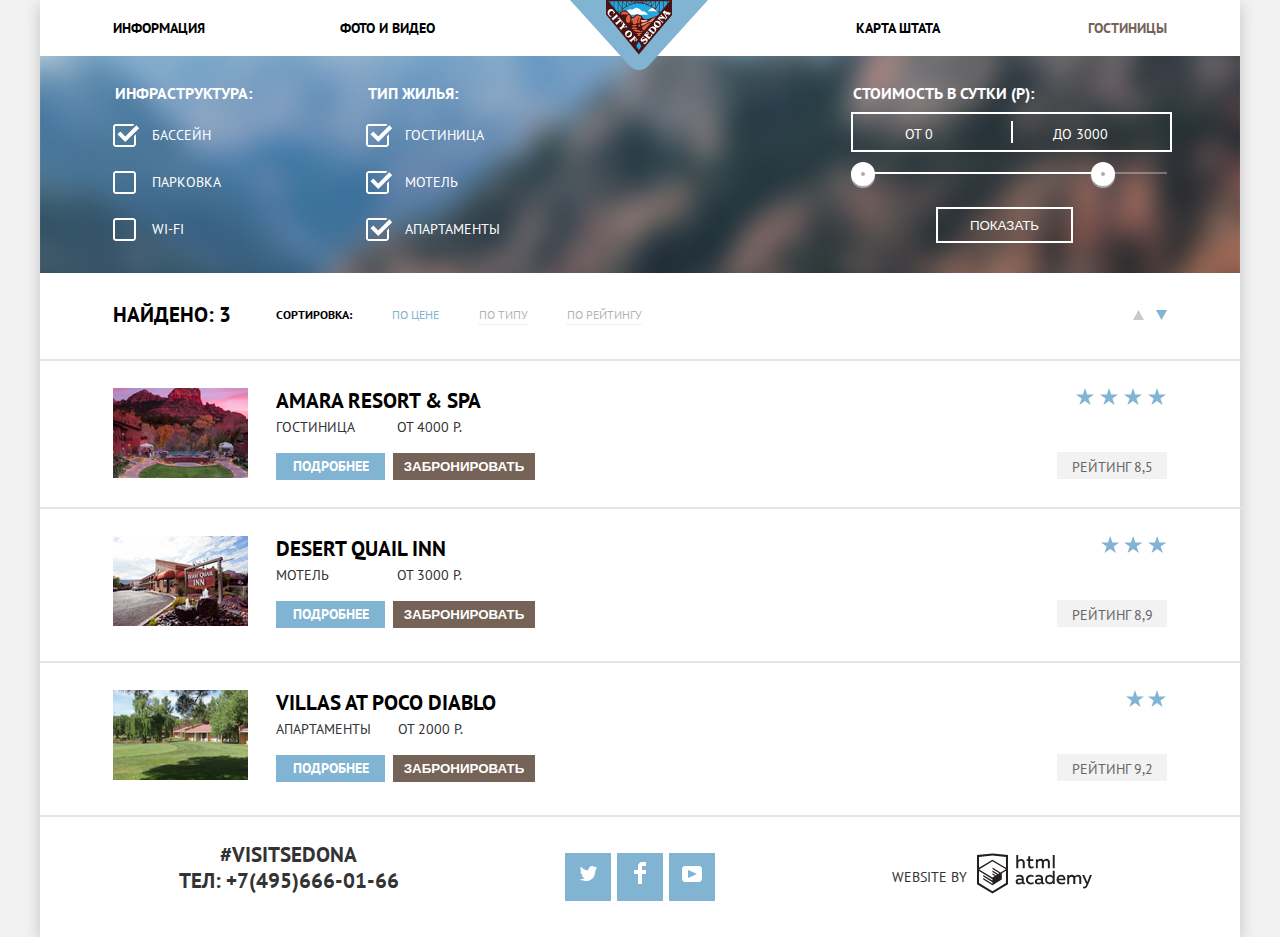
==== hotels.html @ dd9fbbca "Декоративные элементы" ====
<!DOCTYPE html>
<html lang="ru">
<head>
  <meta charset="UTF-8">
  <title>Седона - Гостиницы</title>
  <link href="https://fonts.googleapis.com/css2?family=PT+Sans:wght@400;700&display=swap" rel="stylesheet">
  <link href="normalize.css" rel="stylesheet">
  <link href="style.css" rel="stylesheet">
</head>

<body class="page-body">

<div class="content-container">

<header class="main-header">
  
  <div class="main-header-logo-container">
   <a href="index.html" class="main-header-logo">
      <img src="img/logo-sedona.svg" width="138" height="70" alt="Логотип Седона">
    </a>
  </div>

  <nav class="main-navigation">
    <div class="main-navigation-wrapper">
     <ul  class="site-navigation">
        <li class="nav-info"><a href="#">Информация</a></li>
        <li class="nav-foto"><a href="#">Фото и видео</a></li>
        <li class="nav-map"><a href="#">Карта штата</a></li>
        <li class="nav-hotels"><a style="color: var(--basic-brown-light);" href="hotels.html">Гостиницы</a></li>
     </ul>
    </div>
  </nav>

</header>

<main class="main-container">

  <section class="filter">
    <h2 class="visually-hidden">Фильтр каталога</h2>
    <form class="filter-form" action="https://echo.htmlacademy.ru" method="get">
      <fieldset class="infrastructure-block">
        <legend>Инфраструктура:</legend>
        <ul class="checkbox-group">
          <li class="checkbox-pool">
          <label for="filter-pool">
            <input class="visually-hidden" type="checkbox" name="pool" id="filter-pool" checked>
            <span>Бассейн</span>
          </label>
          </li>
          <li class="checkbox-parking">
          <label for="filter-parking">
            <input class="visually-hidden" type="checkbox" name="parking" id="filter-parking">
            <span>Парковка</span>
          </label>
          </li>
          <li class="checkbox-wi-fi">
          <label for="filter-wi-fi">
            <input class="visually-hidden" type="checkbox" name="wi-fi" id="filter-wi-fi">
            <span>Wi-fi</span>
          </label>
          </li>
        </ul>
      </fieldset>
      <fieldset class="lodging-block">
        <legend>Тип жилья:</legend>
        <ul>
          <li class="checkbox-hotel">
          <label for="filter-hotel">
            <input class="visually-hidden" type="checkbox" name="hotel" id="filter-hotel" checked>
            <span>Гостиница</span>
          </label>
          </li>
          <li class="checkbox-motel">
          <label for="filter-motel">
            <input class="visually-hidden" type="checkbox" name="motel" id="filter-motel" checked>
            <span>Мотель</span>
          </label>
          </li>
          <li class="checkbox-apartments">
          <label for="filter-apartments">
            <input class="visually-hidden" type="checkbox" name="apartments" id="filter-apartments" checked>
            <span>Апартаменты</span>
          </label>
          </li>
        </ul>
      </fieldset>
      <fieldset class="price-block">
        <legend>Стоимость в сутки (р):</legend>
        <div class="price-block-text">
          <p class="p1">От 0</p>
          <p class="p2">до 3000</p>
        </div>
        <div class="range-controls">
          <div class="scale">
            <div class="bar"></div>
          </div>
          <div class="toggle toggle-min"></div>
          <div class="toggle toggle-max"></div>
        </div>
        <button class="filter-button-submit" type="submit">Показать</button>
      </fieldset>
      
    </form>  
  </section>

  <section class="search-result">
    <h2 class="visually-hidden">Результаты поиска</h2>
    <p>Найдено: 3</p>
    <h3>Сортировка:</h3>
    <ul>
      <li class="search-result-sorting"><a style="color: var(--basic-blue-light); text-decoration: none; opacity: 1; border: none;" href="#">По цене</a></li>
      <li class="search-result-sorting"><a href="#">По типу</a></li>
      <li class="search-result-sorting"><a href="#">По рейтингу</a></li>
    </ul>
    <div class="search-result-buttons">
      <button class="result-button button-up" type="button">
        <svg width="11" height="10" viewBox="0 0 11 10" fill="none" xmlns="http://www.w3.org/2000/svg"><path d="M5.5 0L0 10H11L5.5 0Z" fill="#CACACA"/></svg>
      </button>
      <button class="result-button button-down" type="button">
        <svg width="11" height="10" viewBox="0 0 11 10" fill="none" xmlns="http://www.w3.org/2000/svg"><path d="M5.5 10L0 0H11" fill="#81B3D2"/></svg>
      </button>
    </div>
  </section>

  <hr>
 
  <section class="description-block">
    <h2 class="visually-hidden">Описание найденных гостиниц</h2>
      <ul class="description-block-lodging">
        <li class="description-item">
          <img class="image-block" src="img/amara.jpg" width="135" height="90" alt="Amara Resort & Spa">
          <div class="text-block">
            <h3><a class="description-name" href="#">Amara Resort &amp; Spa</a></h3>
            <p>Гостиница</p>
            <p class="amara-price">от 4000 р.</p>
            <div class="description-buttons">
              <a class="description-link" href="#"><span>Подробнее</span></a>
              <button class="booking-button" type="button"><span>Забронировать</span></button>
            </div>
          </div>
          <div class="rating-block">
            <div class="four-stars"></div>
            <p class="rating">Рейтинг 8,5</p>
          </div>
        </li>
        <hr>
        <li class="description-item">
          <div class="image-block">
            <img src="img/desert.jpg" width="135" height="90" alt="Desert Quail Inn">
          </div>
          <div class="text-block">
            <h3><a class="description-name" href="#">Desert Quail Inn</a></h3>
            <p>Мотель</p>
            <p class="desert-price">от 3000 р.</p>
            <div class="description-buttons">
              <a class="description-link" href="#"><span>Подробнее</span></a>
              <button class="booking-button" type="button"><span>Забронировать</span></button>
            </div>
          </div>
          <div class="rating-block">
           <div class="three-stars"></div>
           <p class="rating">Рейтинг 8,9</p>
          </div>
        </li>
        <hr>
        <li class="description-item">
          <div class="image-block">
            <img src="img/villas.jpg" width="135" height="90" alt="Villas at Poco Diablo">
          </div>
          <div class="text-block">
            <h3><a class="description-name" href="#">Villas at Poco Diablo</a></h3>
            <p>Апартаменты</p>
            <p class="villas-price">от 2000 р.</p>
            <div class="description-buttons">
              <a class="description-link" href="#"><span>Подробнее</span></a>
              <button class="booking-button" type="button"><span>Забронировать</span></button>
            </div>
          </div>
          <div class="rating-block">
            <div class="two-stars"></div>
            <p class="rating">Рейтинг 9,2</p>
          </div>
        </li>
        <hr>
      </ul>
  </section>

</main>

<footer class="page-footer">

  <section class="footer-contacts">
    <h2 class="visually-hidden">Контактная информация</h2>
    <p>#Visitsedona</p>
    <p>Тел: +7(495)666-01-66</p>
  </section>

 <section class="footer-social">
    <h2 class="visually-hidden">Мы в соцсетях</h2>
      <ul class="social-button-list">
        <li class="social-button">
          <a class="social-button-twitter" href="#">
            <span class="visually-hidden">Твиттер</span>
            <svg width="17" height="17" viewBox="0 0 17 17" fill="none" xmlns="http://www.w3.org/2000/svg"><path d="M10.95 1.14409C12.635 0.648089 13.934 1.41409 14.527 2.32309C15.2 2.09209 15.858 1.84209 16.538 1.61509C16.5249 2.30145 16.2117 2.94761 15.681 3.38309C16.366 3.55309 16.985 2.89209 16.985 2.89209C16.816 3.89209 15.979 4.68009 15.422 4.91609C15.191 11.6661 12.247 16.1331 5.34498 15.9981H4.89898C4.48898 15.9981 0.734977 15.5381 0.000976562 14.1111C2.27198 14.3071 3.89398 13.6891 4.69398 12.9341C3.73398 12.6341 2.01498 12.4571 1.71498 9.98409C2.06398 10.0901 2.27898 10.2121 2.90498 10.1031C1.70498 9.24709 0.373977 8.53009 0.447977 6.33009C0.732977 6.65809 1.51498 6.86609 1.78798 6.80209C1.08498 6.56109 -0.182023 3.44209 0.893977 1.85009C2.71198 3.70409 4.62898 5.45609 8.04598 5.62309C8.25398 3.33009 9.18298 1.79309 10.95 1.14409Z" fill="white"/></svg>
          </a>
        </li>
        <li class="social-button">
          <a class="social-button-facebook" href="#">
            <span class="visually-hidden">Фэйсбук</span>
              <svg width="12" height="22" viewBox="0 0 12 22" fill="none" xmlns="http://www.w3.org/2000/svg"><path d="M12 4V0H8C5.79086 0 4 1.79086 4 4V8H0V12H4V22H8V12H12V8H8V4H12Z" fill="white"/></svg>
          </a>
        </li>
        <li class="social-button">
          <a class="social-button-youtube" href="#">
            <span class="visually-hidden">Ютуб</span>
             <svg width="20" height="16" viewBox="0 0 20 16" fill="none" xmlns="http://www.w3.org/2000/svg"><path fill-rule="evenodd" clip-rule="evenodd" d="M3 0H17C18.65 0 20 1.35 20 3V13C20 14.65 18.65 16 17 16H3C1.35 16 0 14.65 0 13V3C0 1.35 1.35 0 3 0ZM6.027 4.002V11.998L15.014 8L6.027 4.002Z" fill="white"/></svg>
          </a>
        </li>
      </ul>
  </section>

  <div class="footer-copyright">
    <p>Website by</p> 
    <a href="https://htmlacademy.ru/intensive/htmlcss"><svg width="115" height="41" id="Layer_1" data-name="Layer 1" xmlns="http://www.w3.org/2000/svg" viewBox="0 0 113.98 39.78"><defs><style>.cls-1{fill:#231f20;fill-rule:evenodd;}</style></defs><title>logo-htmlacademy</title><path id="logo-htmlacademy" class="cls-1" d="M15.52,1.06h-.17L0,2.72V31.49l15.35,9.35L30.7,31.49V2.72ZM77,2.62H75.09V15.73H77Zm-36.16,0V7.77a4,4,0,0,1,2.85-1.23,3.4,3.4,0,0,1,2.62,1,3.55,3.55,0,0,1,1,2.67v5.55h-2V10.47A2,2,0,0,0,45,9a1.88,1.88,0,0,0-1.29-.72h-.32a3.09,3.09,0,0,0-2.45,1.5v5.95h-2V2.63ZM77,31.48H75.28V30.06a4.07,4.07,0,0,1-3.37,1.66,4.75,4.75,0,0,1,0-9.47,4,4,0,0,1,3.17,1.4V18.32H77ZM47.07,30.06a2,2,0,0,0,.58-.11v1.44a3.33,3.33,0,0,1-1.25.22,1.75,1.75,0,0,1-1.76-1.08,5,5,0,0,1-3.31,1.17A2.77,2.77,0,0,1,38.26,29c0-2.3,2.11-3,3.91-3a11,11,0,0,1,2.29.27v-.33c0-1.07-.8-1.91-2.31-1.91a7.9,7.9,0,0,0-3.17.69V22.83a10.48,10.48,0,0,1,3.37-.59c2.49,0,4,1.21,4,3.94v3.23a.56.56,0,0,0,.13.43.58.58,0,0,0,.39.21h.18Zm-6.8-1.22a1.47,1.47,0,0,0,.5,1,1.38,1.38,0,0,0,1,.35h.12a3.55,3.55,0,0,0,2.54-1.08V27.58a10.27,10.27,0,0,0-1.91-.23c-1.05,0-2.28.36-2.28,1.49ZM56,22.94a5.05,5.05,0,0,0-2.71-.69h-.37a4.53,4.53,0,0,0-3.18,1.47,4.7,4.7,0,0,0-1.23,3.34v.44a4.49,4.49,0,0,0,4.72,4.23,6.38,6.38,0,0,0,2.91-.61V29.27A5.15,5.15,0,0,1,53.6,30a2.88,2.88,0,0,1-2.66-1.42,3,3,0,0,1,0-3.07A2.87,2.87,0,0,1,53.6,24a4.27,4.27,0,0,1,2.42.75Zm10.13,7.12a1.92,1.92,0,0,0,.58-.11v1.44a3.31,3.31,0,0,1-1.24.22,1.76,1.76,0,0,1-1.77-1.08,5,5,0,0,1-3.31,1.17A2.78,2.78,0,0,1,57.34,29c0-2.3,2.11-3,3.92-3a11.1,11.1,0,0,1,2.29.27v-.33c0-1.07-.81-1.91-2.32-1.91a7.85,7.85,0,0,0-3.16.69V22.83a10.43,10.43,0,0,1,3.37-.59c2.49,0,4,1.21,4,3.94v3.23a.59.59,0,0,0,.12.43.61.61,0,0,0,.39.21h.18Zm-6.3-.21a1.46,1.46,0,0,1-.49-1h0c0-1.13,1.16-1.49,2.28-1.49a10.27,10.27,0,0,1,1.91.23v1.53A3.57,3.57,0,0,1,61,30.19h-.11A1.47,1.47,0,0,1,59.85,29.85Zm9.48-2.92a3,3,0,0,1,2.91-3l0,.06a3.09,3.09,0,0,1,2.81,1.86V28a3,3,0,0,1-2.83,1.88A2.94,2.94,0,0,1,69.33,26.93Zm14-4.68c3.49,0,4.7,2.89,4.13,5.49H80.92c.22,1.62,1.76,2.28,3.37,2.28a6.4,6.4,0,0,0,2.78-.64v1.73a7.48,7.48,0,0,1-3.16.61c-2.67,0-5-1.53-5-4.77A4.59,4.59,0,0,1,80,23.68a4.36,4.36,0,0,1,3.08-1.46h.23Zm-2.48,3.93a2.42,2.42,0,0,1,2.57-2.27h0a2.06,2.06,0,0,1,1.67.62,2.21,2.21,0,0,1,.62,1.71H80.87Zm8.62,5.28v-9h1.74v1.08a4,4,0,0,1,2.93-1.38A3,3,0,0,1,97,23.72,4.29,4.29,0,0,1,100,22.28a3.19,3.19,0,0,1,2.49,1,3.34,3.34,0,0,1,.88,2.58v5.61h-2V25.93a1.71,1.71,0,0,0-.37-1.27A1.67,1.67,0,0,0,99.89,24h-.27a2.93,2.93,0,0,0-2.19,1.21v6.23h-2V25.93a1.75,1.75,0,0,0-.38-1.27,1.68,1.68,0,0,0-1.15-.61h-.21a3.12,3.12,0,0,0-2.33,1.39v6.08H89.53Zm24.49-9h-2l-2.65,6.8-3-6.78H104.2l4.22,9.06-.18.45c-.52,1.36-1.24,2-2.19,2a3,3,0,0,1-.89-.13v1.7a5.67,5.67,0,0,0,1.16.15c1.33,0,2.58-.75,3.53-3.09ZM52.69,6.79V3.55l-2,.46V6.73H49.14V8.49h1.65V13a2.74,2.74,0,0,0,.82,2.21,2.65,2.65,0,0,0,2.2.75,7.11,7.11,0,0,0,2.33-.38V13.84a4.57,4.57,0,0,1-1.78.36c-1.14,0-1.67-.39-1.67-1.58V8.51h3.16V6.79Zm5.7,9v-9h1.75V7.83a4,4,0,0,1,2.92-1.38A3,3,0,0,1,65.8,7.89a4.35,4.35,0,0,1,3.07-1.44,3.2,3.2,0,0,1,2.49,1,3.38,3.38,0,0,1,.85,2.62v5.62h-2V10.19a1.75,1.75,0,0,0-.36-1.27A1.65,1.65,0,0,0,68.7,8.3h-.24a2.9,2.9,0,0,0-2.18,1.21v6.23h-2V10.19a1.75,1.75,0,0,0-.36-1.27,1.65,1.65,0,0,0-1.13-.62h-.25A3.13,3.13,0,0,0,60.2,9.69v6.07H58.39ZM28.7,30.3h0v0Zm0-12v12L15.35,38.43,2,30.32V18.51l13.29,8.1V28l-9.11-5.5v1.41l9.16,5.62v1.5L6.19,25.5V27l9.16,5.62,9.23-5.65V20.81Zm0-1.54L25,18.94,23.35,20l-8-4.93V16.5l6.85,4.23-.15.09L21,21.41,15.29,18V19.4l4.47,2.72-1.05.72-3.38-2.05V22.2l2.22,1.34L15.3,24.9l-13.19-8,13.2-8.13ZM15.29,7.27l13.42,8.08V4.56L15.36,3.13,2,4.56V15.35Z" transform="translate(0 -1.06)"/></svg></a>
  </div>
    
</footer>

</div>

</body>

</html>
---- style.css ----
/* Variables */

:root {
	--basic-white: #ffffff;
	--basic-grey-light: #f2f2f2;
	--basic-grey-dark: #cacaca;
	--basic-blue-light: #81b3d2;
	--basic-blue: #669ec0;
	--basic-blue-dark: #5496bd;
	--basic-brown-light: #766357;
	--basic-brown: #604e43;
	--basic-brown-dark: #503e33;
	--basic-extra-dark: #333333;
	--basic-black: #000000;

	--special-grey-background: #eeeeee;
	--special-grey-chekbox: #6a6a6a;
	--special-grey-rating: #666666;
	--special-grey-icon: #a9a9a9;
	--special-grey-form: #ebebeb;
	--special-grey-stroke: #e5e5e5;
	--special-grey-logo: #bdbbbc;
}

/* Global */

body {
	min-width: 1200px;
	margin: 0;
	padding: 0;
	font-family: "PT Sans", Arial, sans-serif;
	font-size: 14px;
	line-height: 26px;
	font-weight: 400;
	color: var(--basic-extra-dark);
	text-transform: uppercase;
	background-color: var(--basic-grey-light);
	background-position: top center;
 	background-repeat: no-repeat;
}

a {
	text-decoration: none;
}

h4 {
	color: var(--basic-black);
	font-size: 21px;
	font-weight: 700;
	margin: 0;
}

p {
	margin: 0;
}

hr {
	width: 1200px;
	border: 1px solid #e5e5e5;
	margin: 0;
}

.content-container {
	width: 1200px;
	background-color: var(--basic-white);
	box-shadow: 0px 5px 15px rgba(0, 1, 1, 0.2);
	margin: 0 auto;
}

.visually-hidden:not(:focus):not(:hover):not(:active),
input[type="checkbox"].visually-hidden,
input[type="radio"].visually-hidden {
	position: absolute;
	width: 1px;
	height: 1px;
	margin: -1px;
	border: 0;
	padding: 0;
	white-space: nowrap;
	clip-path: inset(100%);
	clip: rect(0 0 0 0);
	overflow: hidden;
}

/* Grid */

html {
  height: 100%;
  display: grid;
  grid-template-rows: min-content 1fr min-content;
  align-content: start;
}

/* Main navigation */

.main-header-logo-container {
	position: absolute;
	top: 0;
	left: 50%;
	margin-left: -70px;
	max-width: 138px;
	max-height: 70px;
}

.main-navigation {
	font-size: 14px;
	font-weight: 700;
	color: var(--basic-black);
	background-color: var(--basic-white);
}

.site-navigation {
	display: grid;
	grid-template-columns: 73px 227px 227px 146px 227px 227px 73px;
	align-items: center;
	list-style: none;
	min-height: 56px;
	margin: 0;
	padding: 0;
}

.site-navigation a {
	display: block;
	color: var(--basic-black);
}

.site-navigation a:hover,
.site-navigation a:focus {
	color: var(--basic-blue-light);
}

.site-navigation a:active {
	color: var(--basic-black);
	opacity: 0.3;
}

.nav-info {
	grid-column: 2/3;
}

.nav-foto {
	grid-column: 3/4;
}

.nav-map {
	grid-column: 5/6;
	justify-self: end;
}

.nav-hotels {
	grid-column: 6/7;
	justify-self: end;
}

/* Intro */

.intro {
	min-width: 1200px;
	min-height: 509px;
	background-color: var(--basic-blue-dark);
	background-image: url("img/background-index.jpg");
	text-align: center;
}

.intro-welcome {
	position: relative;
}

.intro-welcome-image {
	padding-top: 77px;
}

.intro-welcome-mask {
	width: 1200px;
	height: 57px;
	position: absolute;
	top: 452px;
	left: 0;
}

/* Features */

.features-list-name {
	color: var(--basic-black);
	font-size: 21px;
	line-height: 26px;
	font-weight: 700;
	text-align: center;
	margin: 0;
	padding-top: 43px;
}

.preview {
	text-align: center;
	margin: 0;
	padding-top: 43px;
	padding-bottom: 51px;
}

.features-list {
	display: grid;
  	grid-template-columns: 400px 400px 400px;
  	grid-template-rows: 256px min-content 256px min-content;
	list-style: none;
	margin: 0;
  	padding: 0;
}

.item-number {
	padding-top: 25px;
	padding-bottom: 23px;
}

.item-description {
	padding-bottom: 60px;
}

.feature-item-pictured {
	color: var(--basic-white);
	line-height: 21px;
	text-align: center;
	background-color: var(--basic-blue-light);
}

.feature-item-pictured h4 {
	color: var(--basic-white);
	padding-top: 47px;
}

.feature-item h4 {
	padding-top: 47px;
}

.feature-item-container {
	display: flex;
	flex-wrap: wrap;
	grid-column: 1/4;
	grid-row: 4/5;
}

.feature-item {
	flex-grow: 1;
	line-height: 21px;
	text-align: center;
	background-color: var(--special-grey-background);
}

.feature-item-image-1 {
	grid-column: 2/4;
	grid-row: 1/2;
}

.additional-features-container {
	grid-column: 1/4;
	grid-row: 2/3;
	display: flex;
	flex-direction: row;
	flex-wrap: wrap;
	justify-content: space-around;
}

.additional-feature-item {
	line-height: 21px;
	text-align: center;	
	position: relative;
}

.additional-feature-item h4 {
	padding-top: 160px;
}

.additional-feature-item p {
	padding-top: 25px;
	padding-bottom: 80px;
}

.feature-item-image-2 {
	grid-column: 1/3;
	grid-row: 3/4;
}

.motel-item::before {
    content: url("img/icon-1.svg");
    position: absolute;
    top: 60px;
    left: 50%;
    width: 75px;
    height: 72px;
    margin-left: -38px;
}

.food-item h4::before {
	content: url("img/icon-3.svg");
    position: absolute;
    top: 61px;
    left: 50%;
    width: 75px;
    height: 70px;
    margin-left: -38px;
}

.souvenir-item::before {
	content: url("img/icon-2.svg");
    position: absolute;
    top: 55px;
    left: 50%px;
    width: 64px;
    height: 77px;
    margin-left: -32px;
}

/*  Booking */

.booking {
	text-align: center;
}

.booking p {
	padding-top: 30px;
	padding-bottom: 43px;
}

.booking h3 {
	margin: 0;
	padding-top: 50px;
	font-size: 30px;
}

.search-form-button {
	display: inline-block;
	width: 568px;
	height: 86px;
	color: var(--basic-white);
	font-size: 21px;
	font-weight: 700;
	text-transform: uppercase;
	background-color: var(--basic-brown-light);
	border: none;
	outline: none;
}

.search-form-button:hover,
.search-form-button:focus {
	background-color: var(--basic-brown);	
}

.search-form-button:active {
	background-color: var(--basic-brown-dark);
}

.search-form-button:active span {
	opacity: 0.3;
}

.map {
	max-height: 594px;
}

/* Footer */

.page-footer {
	display: grid;
  	grid-template-columns: 73px 351px 352px 351px 73px;
	background-color: rgba(255, 255, 255, 0.9);
	min-height: 120px;
}

.footer-contacts {
	grid-column: 2/3;
	font-size: 21px;
	font-weight: 700;
	padding-top: 25px;
	text-align: center;
}

.footer-social ul {
	grid-column: 3/4;
	display: flex;
  	align-items: center;
  	justify-content: space-between;
	width: 150px;
	list-style: none;
	padding: 0;
	margin: 0 auto;
	padding-top:  36px;
}

.social-button {
	display: flex;
 	align-items: center;
  	justify-content: center;
	width: 46px;
	height: 48px;
	background-color: var(--basic-blue-light);
}

.social-button:hover,
.social-button:focus {
	background-color: var(--basic-blue);
}

.social-button:active {
	background-color: var(--basic-blue-dark);
}

.social-button:active path {
	opacity: 0.3;
}

.footer-copyright {
	grid-column: 4/5;
	display: flex;
	align-items: center;
	justify-content: center;
}

.footer-copyright a {
	margin-left: 10px;
}


.footer-copyright a path:hover,
.footer-copyright a path:focus {
	fill: var(--basic-blue-light);
}

.footer-copyright a path:active {
	fill: var(--special-grey-logo);
}

/* Modal */

.modal {
	width: 568px;
	background-color: var(--basic-white);
	box-shadow: 0px 7px 15px rgba(0, 1, 1, 0.15);
	margin: 0 auto;
}

.search-form {
	display: flex;
	flex-wrap: wrap;
	justify-content: space-between;
	padding-top: 55px;
	padding-left: 55px;
	padding-right: 55px;
}

.search-form-item {
	position: relative;
}

.search-form-item label,
.search-form-item input {
	color: var(--basic-black);
	font-weight: 700;
	text-transform: uppercase;
}

label.check-in-date {
	margin-right: 19px;
}

label.check-out-date {
	margin-right: 16px;
}

label.number-of-adults {
	margin-right: 36px;
}

label.number-of-children {
	margin-right: 23px;
}

.search-form-item input {
	box-sizing: border-box;
	background-color: var(--basic-grey-light);
	border: none;
	outline: none;
}

.search-form-item input:hover {
	background-color: var(--special-grey-form);
	border: none;
}

.search-form-item input:focus {
	background-color: var(--basic-white);
	border: 2px solid;
	border-color: var(--special-grey-stroke);
}

input.check-in-date,
input.check-out-date {
	position: relative;
	width: 346px;
	height: 38px;
	padding: 0;
	padding-left: 12px;
	margin-bottom: 29px;
}

.button-calendar,
.button-number-plus,
.button-number-minus {
	background-color: transparent;
	border: none;
	outline: none;
	padding: 0;
}

.button-calendar {
	display: block;
	position: absolute;
	top: 7px;
	right: 9px;
	width: 21px;
	height: 23px;
}

.button-calendar:hover path,
.button-calendar:focus path {
	fill: var(--basic-black);
}

.button-calendar:active path {
	fill: var(--basic-blue-light);
}

input.number-of-adults,
input.number-of-children {
	position: relative;
	width: 114px;
	height: 38px;
	text-align: center;
}

.button-number-plus {
	display: block;
	position: absolute;
	top: 12px;
	right: 13px;
	width: 11px;
	height: 11px;
}

.button-number-plus:hover path,
.button-number-plus:focus path {
	fill: var(--basic-black);
}

.button-number-plus:active path {
	fill: var(--basic-blue-light);
}

.button-number-minus svg {
	display: block;
	position: absolute;
	top: 18px;
	right: 89px;
	width: 12px;
	height: 3px;
	z-index: 1;
}

.button-number-minus:hover rect,
.button-number-minus:focus rect {
	fill: var(--basic-black);
}

.button-number-minus:active rect {
	fill: var(--basic-blue-light);
}

.search-form-button-submit {
	width: 100%;
	color: var(--basic-white);
	font-size: 21px;
	font-weight: 700;
	text-transform: uppercase;
	background-color: var(--basic-blue-light);
	border: none;
	outline: none;
	margin-top: 54px;
	margin-bottom: 55px;
	padding: 17px 0;
}

.search-form-button-submit:hover,
.search-form-button-submit:focus {
	background-color: var(--basic-blue);	
}

.search-form-button-submit:active {
	background-color: var(--basic-blue-dark);
}

.search-form-button-submit:active span {
	opacity: 0.3;
}

/* HOTELS */

/* Filter */

.filter {
	min-height: 217px;
	color: var(--basic-white);
	background-color: var(--basic-blue-dark);
	background-image: url(img/filter-background.jpg);
	background-repeat: no-repeat;
}

.filter fieldset {
	padding: 0;
  	margin: 0;
  	border: none;
}

.filter-form legend {
	font-size: 16px;
	line-height: 21px;
	font-weight: 700;
	padding-bottom: 8px;
}

.filter-form ul {
	list-style: none;
	line-height: 21px;
	margin: 0;
	padding: 0;
}

.filter-form span {
	margin: 0;	
}

.filter-form {
	display: grid;
	grid-template-columns: 73px 253px 485px 316px 73px;
	padding-top: 27px;
}

.infrastructure-block {
	grid-column: 2/3;
}

.lodging-block {
	grid-column: 3/4;
}

.price-block {
	grid-column: 4/5;
}

label span {
  display: inline-block;
  background-image: url("img/checkbox-off.svg");
  background-repeat: no-repeat;
  background-position: left center;
  background-size: 23px 23px;
  padding: 13px 39px;
}

label input:checked + span {
  background-image: url("img/checkbox-on.svg");
  background-repeat: no-repeat;
  background-position: left center;
  background-size: 27px 23px;
}

label input:disabled + span {
	background-image: url("img/checkbox-off-disabled.svg");
}

label input:checked:disabled + span {
	background-image: url("img/checkbox-on-disabled.svg");
}

.range-controls {
  position: relative;
  width: 316px;
  height: 2px;
  margin-bottom: 33px;
  padding-top: 20px;
}

.range-controls .scale {
  width: 316px;
  height: 2px;
  background-color: rgba(255, 255, 255, 0.3);
}

.range-controls .bar {
  width: 78%;
  height: 2px;
  background-color: rgba(255, 255, 255, 1);
}

.range-controls .toggle {
  position: absolute;
  top: 10px;
  left: 0;
  width: 4px;
  height: 4px;
  padding: 0;
  border: 10px solid #ffffff;
  background-color: #ababab;
  border-radius: 50%;
  box-shadow: 0 2px 1px 0 #ababab;
  cursor: pointer;
}

.range-controls .toggle:hover {
  width: 5px;
  height: 5px;
  padding: 0;
  border: 11px solid #ffffff;
  background-color: #ababab;
  border-radius: 50%;
  box-shadow: 0 2px 1px 0 #ababab;
}

.range-controls .toggle-min {
  left: 0px;
}

.range-controls .toggle-max {
  left: 240px;
}

.price-block p {
	display: inline-block;
	padding-top: 7px;
}

.p1 {
	padding-left: 52px;
}

.p2 {
	padding-left: 116px;
}

.price-block-text {
	width: 317px;
	height: 36px;
	border: 2px solid #ffffff;
	background-image: url("img/line-vert.svg");
	background-repeat: no-repeat;
	background-size: 2px 22px; 
	background-position: center;
}

.filter-button-submit {
	display: inline-block;
	color: var(--basic-white);
	line-height: 21px;
	text-transform: uppercase;
	width: 137px;
	height: 36px;
	background-color: transparent;
	border: 2px solid #ffffff;
	padding: 0;
	outline: none;
	margin-left: 85px;
}

.filter-button-submit:hover,
.filter-button-submit:focus {
	color: var(--basic-black);
	background-color: var(--basic-white);
	border: none;
}

/* Search-Result */

.search-result {
	display: grid;
	grid-template-columns: 73px 163px 116px 1fr 35px 73px;
	align-items: center;
	margin-top: 29px;
	margin-bottom: 31px;
}

.search-result p {
	color: var(--basic-black);
	font-size: 21px;
	font-weight: 700;
	grid-column: 2/3;
}

.search-result h3 {
	color: var(--basic-black);
	font-size: 12px;
	line-height: 18px;
	margin: 0;
	grid-column: 3/4;
}

.search-result ul {
	width: 250px;
	display: flex;
	justify-content: space-between;
	list-style: none;
	margin: 0;
	padding: 0;
	grid-column: 4/5;
}

.search-result a {
	display: block;
	color: var(--basic-black);
	opacity: 0.3;
	font-size: 12px;
	line-height: 18px;
	text-decoration: none;
	border-bottom: 1px dotted rgba(129, 179, 210, 1);
}

.search-result a:hover,
.search-result a:focus {
	color: var(--basic-blue-light);
	opacity: 1;
}

.search-result a:active {
	color: var(--basic-black);
	opacity: 1;
	border: none;
}

.search-result-buttons {
	grid-column: 5/6;
	justify-self: center;
	display: flex;
	justify-content: space-between;
}

.result-button {
	border: none;
	outline: none;
	background-color: transparent;
}

.result-button:hover path,
.result-button:focus path {
	fill: var(--basic-black);
}

.result-button:active path {
	fill: var(--basic-blue-light);
}

/* Description-block */

.description-block p {
	display: inline-block;
	line-height: 21px;
}

.description-block h3 {
	font-size: 21px;
	font-weight: 700;
	margin: 0;
	padding: 0;
}

.description-block ul {
	list-style: none;
	margin: 0;
	padding: 0;
}

.description-link {
	max-height: 27px;
	display: inline-block;
	color: var(--basic-white);
	line-height: 21px;
	font-weight: 700;
	background-color: var(--basic-blue-light);
	padding: 3px 16px 3px 17px;
}

.description-link:hover,
.description-link:focus {
	background-color: var(--basic-blue);
}

.description-link:active {
	background-color: var(--basic-blue-dark);
}

.description-link:active span {
	opacity: 0.3;
}

.description-name {
	display: inline-block;
	color: var(--basic-black);
}

.description-name:hover,
.description-name:focus {
	color: var(--basic-blue-light);
}

.description-name:active {
	color: var(--basic-black);
	opacity: 0.3;
}

.description-item {
	display: grid;
	grid-template-columns: 73px 163px 1fr 127px 73px;
}

.image-block {
	grid-column: 2/3;
}

.text-block {
	grid-column: 3/4;
}

.rating-block {
	grid-column: 4/5;
	justify-self: end;
}

.description-item {
	margin-top: 27px;
	margin-bottom: 27px;
}

.amara-price {
	margin-left: 38px;
}

.desert-price {
	margin-left: 64px;
}

.villas-price {
	margin-left: 23px;
}

.description-buttons {
	margin-top: 13px;
}

.booking-button {
	display: inline-block;
	width: 142px;
	height: 27px;
	color: var(--basic-white);
	line-height: 21px;
	font-weight: 700;
	text-transform: uppercase;
	background-color: var(--basic-brown-light);
	border: none;
	outline: none;
	padding: 0;
	cursor: pointer;
	margin-left: 4px;
}

.booking-button:hover,
.booking-button:focus {
	background-color: var(--basic-brown);
}

.booking-button:active {
	background-color: var(--basic-brown-dark);
}

.booking-button:active span {
	opacity: 0.3;
}

.rating {
	width: 110px;
	height: 22px;
	color: var(--special-grey-rating);
	background-color: var(--basic-grey-light);
	text-align: center;
	padding-top: 5px;
}

.four-stars {
	width: 91px;
	height: 17px;
	background-image: url(img/star.svg);
	background-repeat: space;
	margin-left: 19px;
	margin-bottom: 47px;
}

.three-stars {
	width: 66px;
	height: 17px;
	background-image: url(img/star.svg);
	background-repeat: space;
	margin-left: 44px;
	margin-bottom: 47px;
}

.two-stars {
	width: 41px;
	height: 17px;
	background-image: url(img/star.svg);
	background-repeat: space;
	margin-left: 69px;
	margin-bottom: 47px;
}
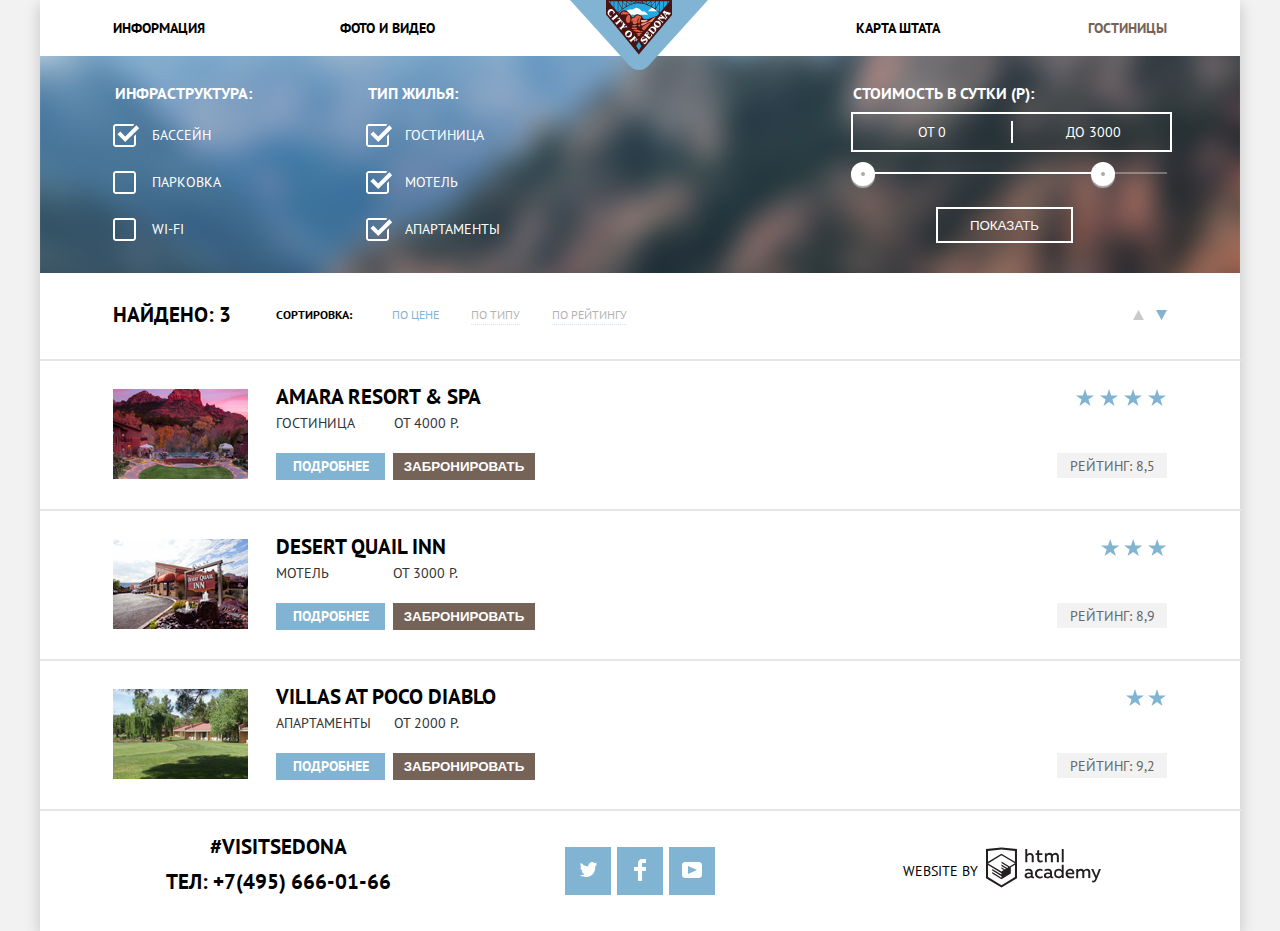
==== commit 0a3a03d3: "Завершаем верстку" ====
--- a/hotels.html
+++ b/hotels.html
@@ -26,7 +26,7 @@
         <li class="nav-info"><a href="#">Информация</a></li>
         <li class="nav-foto"><a href="#">Фото и видео</a></li>
         <li class="nav-map"><a href="#">Карта штата</a></li>
-        <li class="nav-hotels"><a style="color: var(--basic-brown-light);" href="hotels.html">Гостиницы</a></li>
+        <li class="nav-hotels" style="color: var(--basic-brown-light);">Гостиницы</li>
      </ul>
     </div>
   </nav>
@@ -128,7 +128,9 @@
     <h2 class="visually-hidden">Описание найденных гостиниц</h2>
       <ul class="description-block-lodging">
         <li class="description-item">
-          <img class="image-block" src="img/amara.jpg" width="135" height="90" alt="Amara Resort & Spa">
+          <div class="image-block">
+            <img src="img/amara.jpg" width="135" height="90" alt="Amara Resort & Spa">
+          </div>
           <div class="text-block">
             <h3><a class="description-name" href="#">Amara Resort &amp; Spa</a></h3>
             <p>Гостиница</p>
@@ -140,7 +142,7 @@
           </div>
           <div class="rating-block">
             <div class="four-stars"></div>
-            <p class="rating">Рейтинг 8,5</p>
+            <p class="rating">Рейтинг: 8,5</p>
           </div>
         </li>
         <hr>
@@ -159,7 +161,7 @@
           </div>
           <div class="rating-block">
            <div class="three-stars"></div>
-           <p class="rating">Рейтинг 8,9</p>
+           <p class="rating">Рейтинг: 8,9</p>
           </div>
         </li>
         <hr>
@@ -178,7 +180,7 @@
           </div>
           <div class="rating-block">
             <div class="two-stars"></div>
-            <p class="rating">Рейтинг 9,2</p>
+            <p class="rating">Рейтинг: 9,2</p>
           </div>
         </li>
         <hr>
@@ -192,7 +194,7 @@
   <section class="footer-contacts">
     <h2 class="visually-hidden">Контактная информация</h2>
     <p>#Visitsedona</p>
-    <p>Тел: +7(495)666-01-66</p>
+    <p>Тел: +7(495) 666-01-66</p>
   </section>
 
  <section class="footer-social">
--- a/style.css
+++ b/style.css
@@ -61,6 +61,7 @@
 }
 
 .content-container {
+	position: relative;
 	width: 1200px;
 	background-color: var(--basic-white);
 	box-shadow: 0px 5px 15px rgba(0, 1, 1, 0.2);
@@ -337,6 +338,7 @@
 	background-color: var(--basic-brown-light);
 	border: none;
 	outline: none;
+	padding: 0;
 }
 
 .search-form-button:hover,
@@ -352,37 +354,47 @@
 	opacity: 0.3;
 }
 
+/* Map */
+
 .map {
-	max-height: 594px;
+	background-image: url("img/map.png");
+	background-repeat: no-repeat;
+	background-size: 1200px 594px;
 }
 
 /* Footer */
 
 .page-footer {
-	display: grid;
-  	grid-template-columns: 73px 351px 352px 351px 73px;
+	min-width: 1200px;
+  	display: grid;
+  	grid-template-columns: 58px 361px 362px 361px 58px;
+  	justify-content: center;
+  	align-items: center;
 	background-color: rgba(255, 255, 255, 0.9);
 	min-height: 120px;
+	margin: 0 auto;
 }
 
 .footer-contacts {
 	grid-column: 2/3;
 	font-size: 21px;
-	font-weight: 700;
-	padding-top: 25px;
+	line-height: 35px;
+	font-weight: 700;
+	color: var(--basic-black);
 	text-align: center;
+	margin-bottom: 15px;
 }
 
 .footer-social ul {
 	grid-column: 3/4;
 	display: flex;
+	flex-wrap: wrap;
   	align-items: center;
   	justify-content: space-between;
-	width: 150px;
+	max-width: 150px;
 	list-style: none;
 	padding: 0;
 	margin: 0 auto;
-	padding-top:  36px;
 }
 
 .social-button {
@@ -394,6 +406,10 @@
 	background-color: var(--basic-blue-light);
 }
 
+.social-button svg {
+	padding-top: 5px;
+}
+
 .social-button:hover,
 .social-button:focus {
 	background-color: var(--basic-blue);
@@ -408,6 +424,7 @@
 }
 
 .footer-copyright {
+	color: var(--basic-black);
 	grid-column: 4/5;
 	display: flex;
 	align-items: center;
@@ -415,7 +432,7 @@
 }
 
 .footer-copyright a {
-	margin-left: 10px;
+	margin-left: 8px;
 }
 
 
@@ -431,6 +448,12 @@
 /* Modal */
 
 .modal {
+	position: absolute;
+	top: 2167px;
+	left: 0;
+	right: 0;
+	bottom: auto;
+	margin: auto;
 	width: 568px;
 	background-color: var(--basic-white);
 	box-shadow: 0px 7px 15px rgba(0, 1, 1, 0.15);
@@ -561,7 +584,7 @@
 	right: 89px;
 	width: 12px;
 	height: 3px;
-	z-index: 1;
+	z-index: 10;
 }
 
 .button-number-minus:hover rect,
@@ -732,11 +755,11 @@
 
 .price-block p {
 	display: inline-block;
-	padding-top: 7px;
+	padding-top: 5px;
 }
 
 .p1 {
-	padding-left: 52px;
+	padding-left: 65px;
 }
 
 .p2 {
@@ -800,9 +823,9 @@
 }
 
 .search-result ul {
-	width: 250px;
 	display: flex;
-	justify-content: space-between;
+	flex-wrap: wrap;
+	justify-content: flex-start;
 	list-style: none;
 	margin: 0;
 	padding: 0;
@@ -817,6 +840,7 @@
 	line-height: 18px;
 	text-decoration: none;
 	border-bottom: 1px dotted rgba(129, 179, 210, 1);
+	margin-right: 32px;
 }
 
 .search-result a:hover,
@@ -914,14 +938,22 @@
 .description-item {
 	display: grid;
 	grid-template-columns: 73px 163px 1fr 127px 73px;
+	align-content: center;
+	margin-top: 28px;
+	margin-bottom: 29px;
 }
 
 .image-block {
 	grid-column: 2/3;
+	width: 135px;
+	height: 90px;
+	object-fit: contain;
+	background-color: var(--basic-grey-light);
 }
 
 .text-block {
 	grid-column: 3/4;
+	margin-top: -5px;
 }
 
 .rating-block {
@@ -929,25 +961,20 @@
 	justify-self: end;
 }
 
-.description-item {
-	margin-top: 27px;
-	margin-bottom: 27px;
-}
-
 .amara-price {
-	margin-left: 38px;
+	margin-left: 35px;
 }
 
 .desert-price {
-	margin-left: 64px;
+	margin-left: 60px;
 }
 
 .villas-price {
-	margin-left: 23px;
+	margin-left: 19px;
 }
 
 .description-buttons {
-	margin-top: 13px;
+	margin-top: 17px;
 }
 
 .booking-button {
@@ -985,7 +1012,7 @@
 	color: var(--special-grey-rating);
 	background-color: var(--basic-grey-light);
 	text-align: center;
-	padding-top: 5px;
+	padding-top: 3px;
 }
 
 .four-stars {
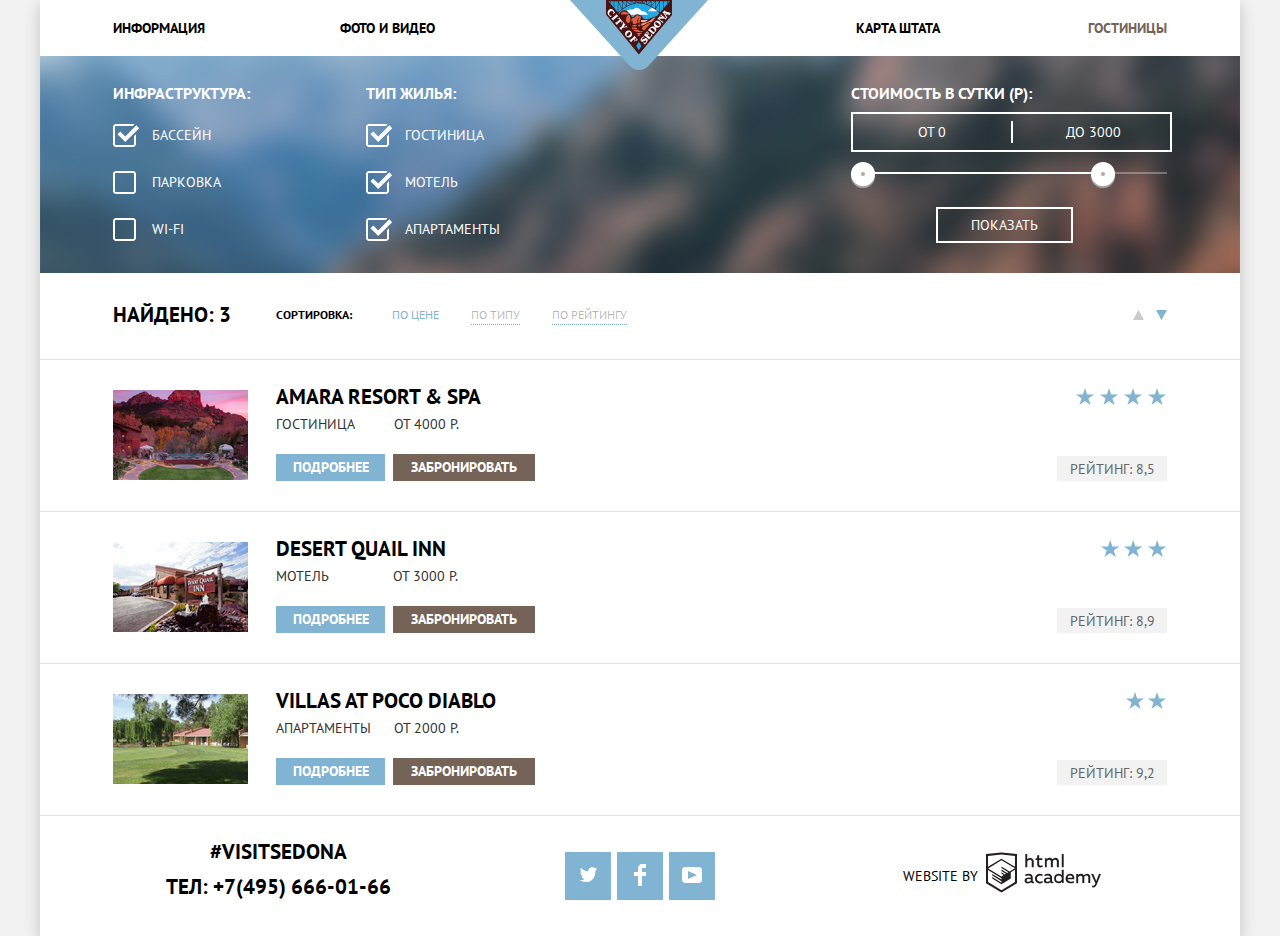
==== commit 587c9574: "итог" ====
--- a/hotels.html
+++ b/hotels.html
@@ -4,8 +4,8 @@
   <meta charset="UTF-8">
   <title>Седона - Гостиницы</title>
   <link href="https://fonts.googleapis.com/css2?family=PT+Sans:wght@400;700&display=swap" rel="stylesheet">
-  <link href="normalize.css" rel="stylesheet">
-  <link href="style.css" rel="stylesheet">
+  <link href="css/normalize.css" rel="stylesheet">
+  <link href="css/style-min.css" rel="stylesheet">
 </head>
 
 <body class="page-body">
@@ -15,19 +15,19 @@
 <header class="main-header">
   
   <div class="main-header-logo-container">
-   <a href="index.html" class="main-header-logo">
+    <a href="index.html" class="main-header-logo">
       <img src="img/logo-sedona.svg" width="138" height="70" alt="Логотип Седона">
     </a>
   </div>
 
   <nav class="main-navigation">
     <div class="main-navigation-wrapper">
-     <ul  class="site-navigation">
+      <ul  class="site-navigation">
         <li class="nav-info"><a href="#">Информация</a></li>
         <li class="nav-foto"><a href="#">Фото и видео</a></li>
         <li class="nav-map"><a href="#">Карта штата</a></li>
         <li class="nav-hotels" style="color: var(--basic-brown-light);">Гостиницы</li>
-     </ul>
+      </ul>
     </div>
   </nav>
 
@@ -42,22 +42,22 @@
         <legend>Инфраструктура:</legend>
         <ul class="checkbox-group">
           <li class="checkbox-pool">
-          <label for="filter-pool">
-            <input class="visually-hidden" type="checkbox" name="pool" id="filter-pool" checked>
-            <span>Бассейн</span>
-          </label>
+            <label for="filter-pool">
+              <input class="visually-hidden" type="checkbox" name="pool" id="filter-pool" checked>
+              <span>Бассейн</span>
+            </label>
           </li>
           <li class="checkbox-parking">
-          <label for="filter-parking">
-            <input class="visually-hidden" type="checkbox" name="parking" id="filter-parking">
-            <span>Парковка</span>
-          </label>
+            <label for="filter-parking">
+              <input class="visually-hidden" type="checkbox" name="parking" id="filter-parking">
+              <span>Парковка</span>
+            </label>
           </li>
           <li class="checkbox-wi-fi">
-          <label for="filter-wi-fi">
-            <input class="visually-hidden" type="checkbox" name="wi-fi" id="filter-wi-fi">
-            <span>Wi-fi</span>
-          </label>
+            <label for="filter-wi-fi">
+              <input class="visually-hidden" type="checkbox" name="wi-fi" id="filter-wi-fi">
+              <span>Wi-fi</span>
+            </label>
           </li>
         </ul>
       </fieldset>
@@ -65,22 +65,22 @@
         <legend>Тип жилья:</legend>
         <ul>
           <li class="checkbox-hotel">
-          <label for="filter-hotel">
-            <input class="visually-hidden" type="checkbox" name="hotel" id="filter-hotel" checked>
-            <span>Гостиница</span>
-          </label>
+            <label for="filter-hotel">
+              <input class="visually-hidden" type="checkbox" name="hotel" id="filter-hotel" checked>
+              <span>Гостиница</span>
+            </label>
           </li>
           <li class="checkbox-motel">
-          <label for="filter-motel">
-            <input class="visually-hidden" type="checkbox" name="motel" id="filter-motel" checked>
-            <span>Мотель</span>
-          </label>
+            <label for="filter-motel">
+              <input class="visually-hidden" type="checkbox" name="motel" id="filter-motel" checked>
+              <span>Мотель</span>
+            </label>
           </li>
           <li class="checkbox-apartments">
-          <label for="filter-apartments">
-            <input class="visually-hidden" type="checkbox" name="apartments" id="filter-apartments" checked>
-            <span>Апартаменты</span>
-          </label>
+            <label for="filter-apartments">
+              <input class="visually-hidden" type="checkbox" name="apartments" id="filter-apartments" checked>
+              <span>Апартаменты</span>
+            </label>
           </li>
         </ul>
       </fieldset>
@@ -98,8 +98,7 @@
           <div class="toggle toggle-max"></div>
         </div>
         <button class="filter-button-submit" type="submit">Показать</button>
-      </fieldset>
-      
+      </fieldset>  
     </form>  
   </section>
 
@@ -108,21 +107,19 @@
     <p>Найдено: 3</p>
     <h3>Сортировка:</h3>
     <ul>
-      <li class="search-result-sorting"><a style="color: var(--basic-blue-light); text-decoration: none; opacity: 1; border: none;" href="#">По цене</a></li>
-      <li class="search-result-sorting"><a href="#">По типу</a></li>
-      <li class="search-result-sorting"><a href="#">По рейтингу</a></li>
+      <li><button type="button" class="sort-button sort-button-blue">По цене</button></li>
+      <li><button type="button" class="sort-button">По типу</button></li>
+      <li><button type="button" class="sort-button">По рейтингу</button></li>
     </ul>
-    <div class="search-result-buttons">
-      <button class="result-button button-up" type="button">
+    <div class="search-result-scroll-buttons">
+      <button class="scroll-button" type="button">
         <svg width="11" height="10" viewBox="0 0 11 10" fill="none" xmlns="http://www.w3.org/2000/svg"><path d="M5.5 0L0 10H11L5.5 0Z" fill="#CACACA"/></svg>
       </button>
-      <button class="result-button button-down" type="button">
+      <button class="scroll-button" type="button">
         <svg width="11" height="10" viewBox="0 0 11 10" fill="none" xmlns="http://www.w3.org/2000/svg"><path d="M5.5 10L0 0H11" fill="#81B3D2"/></svg>
       </button>
     </div>
   </section>
-
-  <hr>
  
   <section class="description-block">
     <h2 class="visually-hidden">Описание найденных гостиниц</h2>
@@ -145,7 +142,6 @@
             <p class="rating">Рейтинг: 8,5</p>
           </div>
         </li>
-        <hr>
         <li class="description-item">
           <div class="image-block">
             <img src="img/desert.jpg" width="135" height="90" alt="Desert Quail Inn">
@@ -164,7 +160,6 @@
            <p class="rating">Рейтинг: 8,9</p>
           </div>
         </li>
-        <hr>
         <li class="description-item">
           <div class="image-block">
             <img src="img/villas.jpg" width="135" height="90" alt="Villas at Poco Diablo">
@@ -183,7 +178,6 @@
             <p class="rating">Рейтинг: 9,2</p>
           </div>
         </li>
-        <hr>
       </ul>
   </section>
 
@@ -194,7 +188,7 @@
   <section class="footer-contacts">
     <h2 class="visually-hidden">Контактная информация</h2>
     <p>#Visitsedona</p>
-    <p>Тел: +7(495) 666-01-66</p>
+    <p><a href="tel:+74956660166">Тел: +7(495) 666-01-66</a></p>
   </section>
 
  <section class="footer-social">
--- a/css/style-min.css
+++ b/css/style-min.css
@@ -0,0 +1 @@
+:root{--basic-white:#ffffff;--basic-grey-light:#f2f2f2;--basic-grey-dark:#cacaca;--basic-blue-light:#81b3d2;--basic-blue:#669ec0;--basic-blue-dark:#5496bd;--basic-brown-light:#766357;--basic-brown:#604e43;--basic-brown-dark:#503e33;--basic-extra-dark:#333333;--basic-black:#000000;--special-grey-background:#eee;--special-grey-chekbox:#6a6a6a;--special-grey-rating:#666666;--special-grey-icon:#a9a9a9;--special-grey-form:#ebebeb;--special-grey-stroke:#e5e5e5;--special-grey-logo:#bdbbbc}body{min-width:1200px;margin:0;padding:0;font-family:"PT Sans",Arial,sans-serif;font-size:14px;line-height:26px;font-weight:400;color:var(--basic-extra-dark);text-transform:uppercase;background-color:var(--basic-grey-light);background-position:top center;background-repeat:no-repeat}a{text-decoration:none}h4{color:var(--basic-black);font-size:21px;font-weight:700;margin:0}p{margin:0}.content-container{position:relative;width:1200px;background-color:var(--basic-white);box-shadow:0 5px 15px rgba(0,1,1,0.2);margin:0 auto}.visually-hidden:not(:focus):not(:hover):not(:active),input[type="checkbox"].visually-hidden,input[type="radio"].visually-hidden{position:absolute;width:1px;height:1px;margin:-1px;border:0;padding:0;white-space:nowrap;clip-path:inset(100%);clip:rect(0 0 0 0);overflow:hidden}html{height:100%;display:grid;grid-template-rows:min-content 1fr min-content;align-content:start}.main-header-logo-container{position:absolute;top:0;left:50%;margin-left:-70px;width:138px;height:70px}.main-navigation{font-weight:700;background-color:var(--basic-white)}.site-navigation{display:grid;grid-template-columns:73px 227px 227px 146px 227px 227px 73px;align-items:center;list-style:none;min-height:56px;margin:0;padding:0}.site-navigation a{display:block;color:var(--basic-black)}.site-navigation a:hover,.site-navigation a:focus{color:var(--basic-blue-light)}.site-navigation a:active{color:var(--basic-black);opacity:0.3}.nav-info{grid-column:2/3}.nav-foto{grid-column:3/4}.nav-map{grid-column:5/6;justify-self:end}.nav-hotels{grid-column:6/7;justify-self:end}.intro{min-width:1200px;min-height:509px;background:var(--basic-blue-dark)url("../img/background-index.jpg")}.intro-welcome{position:relative}.intro-welcome-image{width:457px;height:auto;position:absolute;top:77px;left:0;right:0;margin:auto}.intro-welcome-mask{width:1200px;height:auto;position:absolute;top:452px;left:0}.features{position:relative;z-index:4;text-align:center;line-height:21px;background-color:var(--basic-white)}.features-list-name{color:var(--basic-black);font-size:21px;line-height:26px;font-weight:700;margin:0;padding-top:43px}.preview{margin:0;padding-top:47px;padding-bottom:55px}.features-list{display:grid;grid-template-columns:400px 400px 400px;grid-template-rows:256px min-content 256px min-content;list-style:none;margin:0;padding:0}.item-number{padding-top:25px;padding-bottom:23px}.feature-item-pictured{color:var(--basic-white);background-color:var(--basic-blue-light)}.feature-item-pictured h4{color:var(--basic-white);padding-top:47px}.feature-item{background-color:var(--special-grey-background);padding-top:47px;padding-bottom:60px}.feature-item-1{grid-column:1/2;grid-row:1/2}.feature-item-2{grid-column:3/4;grid-row:3/4}.motel-item{grid-column:1/2;grid-row:2/3}.food-item{grid-column:2/3;grid-row:2/3}.souvenir-item .food-item{grid-column:3/4;grid-row:2/3}.feature-item-image-1{grid-column:2/4;grid-row:1/2}.feature-item-image-2{grid-column:1/3;grid-row:3/4}.feature-item-3{grid-column:1/2;grid-row:4/5}.feature-item-4{grid-column:2/3;grid-row:4/5}.feature-item-5{grid-column:3/4;grid-row:4/5}.additional-feature-item{position:relative;padding-top:160px;padding-bottom:85px}.additional-feature-item p{padding-top:25px}.motel-item::before{content:url("../img/icon-1.svg");position:absolute;top:60px;left:50%;width:75px;height:72px;margin-left:-38px}.food-item::before{content:url("../img/icon-3.svg");position:absolute;top:61px;left:50%;width:75px;height:70px;margin-left:-38px}.souvenir-item::before{content:url("../img/icon-2.svg");position:absolute;top:55px;left:50%;width:64px;height:77px;margin-left:-32px}.booking{position:relative;z-index:5;text-align:center;background-color:var(--basic-white)}.booking p{padding-top:30px;padding-bottom:42px}.booking h3{margin:0;padding-top:62px;font-size:30px}.search-form-button{display:block;width:568px;height:86px;color:var(--basic-white);font-size:21px;font-weight:700;text-transform:uppercase;background-color:var(--basic-brown-light);border:none;outline:none;padding:0;margin:0 auto;cursor:pointer}.search-form-button:hover,.search-form-button:focus{background-color:var(--basic-brown)}.search-form-button:active{background-color:var(--basic-brown-dark)}.search-form-button:active span{opacity:0.3}iframe{background-image:url("../img/map.png");background-repeat:no-repeat;background-size:1200px 594px;border:0}.page-footer{min-width:1200px;display:grid;grid-template-columns:58px 361px 362px 361px 58px;align-items:center;background-color:rgba(255,255,255,0.9);min-height:120px}.footer-contacts{grid-column:2/3;font-size:21px;line-height:35px;font-weight:700;color:var(--basic-black);text-align:center;margin-bottom:15px}.footer-contacts a{color:inherit}.footer-social ul{grid-column:3/4;display:flex;flex-wrap:wrap;align-items:center;justify-content:space-between;max-width:150px;list-style:none;padding:0;margin:0 auto}.social-button{display:flex;align-items:center;justify-content:center;width:46px;height:48px;background-color:var(--basic-blue-light)}.social-button svg{padding-top:5px}.social-button:hover,.social-button:focus{background-color:var(--basic-blue)}.social-button:active{background-color:var(--basic-blue-dark)}.social-button:active path{opacity:0.3}.footer-copyright{color:var(--basic-black);grid-column:4/5;display:flex;align-items:center;justify-content:center}.footer-copyright a{margin-left:8px}.footer-copyright a path:hover,.footer-copyright a path:focus{fill:var(--basic-blue-light)}.footer-copyright a path:active{fill:var(--special-grey-logo)}.modal{position:absolute;z-index:1;top:2167px;left:0;right:0;margin:auto;width:568px;background-color:var(--basic-white);box-shadow:0 7px 15px rgba(0,1,1,0.15)}.modal-hide{visibility:hidden;transition-delay:1s;animation:up 1s}.modal-show{visibility:visible;transition-delay:0s;animation:down 1s}.search-form{display:flex;flex-wrap:wrap;justify-content:space-between;padding-top:55px;padding-left:55px;padding-right:55px}.search-form-item{position:relative}.search-form-item label,.search-form-item input{color:var(--basic-black);font-weight:700;text-transform:uppercase}label.check-in-date{margin-right:19px}label.check-out-date{margin-right:16px}label.number-of-adults{margin-right:36px}label.number-of-children{margin-right:23px}.search-form-item input{box-sizing:border-box;background-color:var(--basic-grey-light);border:none;outline:none}.search-form-item input:hover{background-color:var(--special-grey-form)}.search-form-item input:focus{background-color:var(--basic-white);border:2px solid;border-color:var(--special-grey-stroke)}input.check-in-date,input.check-out-date{position:relative;width:346px;height:38px;padding:0;padding-left:12px;margin-bottom:29px}.button-calendar,.button-number-plus,.button-number-minus{background-color:transparent;border:none;outline:none;padding:0}.button-calendar{display:block;position:absolute;top:7px;right:9px;width:21px;height:23px}.button-calendar:hover path,.button-calendar:focus path{fill:var(--basic-black)}.button-calendar:active path{fill:var(--basic-blue-light)}input.number-of-adults,input.number-of-children{position:relative;width:114px;height:38px;text-align:center}.button-number-plus{display:block;position:absolute;top:12px;right:13px;width:11px;height:11px}.button-number-plus:hover path,.button-number-plus:focus path{fill:var(--basic-black)}.button-number-plus:active path{fill:var(--basic-blue-light)}.button-number-minus svg{display:block;position:absolute;top:18px;right:89px;width:12px;height:3px;z-index:10}.button-number-minus:hover rect,.button-number-minus:focus rect{fill:var(--basic-black)}.button-number-minus:active rect{fill:var(--basic-blue-light)}.search-form-button-submit{width:100%;color:var(--basic-white);font-size:21px;font-weight:700;text-transform:uppercase;background-color:var(--basic-blue-light);border:none;outline:none;margin-top:54px;margin-bottom:55px;padding:17px 0;cursor:pointer}.search-form-button-submit:hover,.search-form-button-submit:focus{background-color:var(--basic-blue)}.search-form-button-submit:active{background-color:var(--basic-blue-dark)}.search-form-button-submit:active span{opacity:0.3}@keyframes up{0%{transform:translateY(0)}100%{transform:translateY(-120%)}}@keyframes down{0%{transform:translateY(-120%)}100%{transform:translateY(0)}}.filter{min-height:217px;color:var(--basic-white);background:var(--basic-blue-dark)url("../img/filter-background.jpg")}.filter fieldset{padding:0;margin:0;border:none}.filter-form legend{font-size:16px;line-height:21px;font-weight:700;padding-bottom:8px}.filter-form ul{list-style:none;line-height:21px;margin:0;padding:0}.filter-form{display:grid;grid-template-columns:73px 253px 485px 316px 73px;padding-top:27px}.infrastructure-block{grid-column:2/3}.lodging-block{grid-column:3/4}.price-block{grid-column:4/5}label span{display:inline-block;background-image:url("../img/checkbox-off.svg");background-repeat:no-repeat;background-position:left center;background-size:23px 23px;padding:13px 39px;margin:0}label input:checked + span{background-image:url("../img/checkbox-on.svg");background-size:27px 23px}label input:disabled + span{background-image:url("../img/checkbox-off-disabled.svg")}label input:checked:disabled + span{background-image:url("../img/checkbox-on-disabled.svg")}.range-controls{position:relative;width:316px;height:2px;margin-bottom:33px;padding-top:20px}.range-controls .scale{width:316px;height:2px;background-color:rgba(255,255,255,0.3)}.range-controls .bar{width:78%;height:2px;background-color:rgba(255,255,255,1)}.range-controls .toggle{position:absolute;top:10px;left:0;width:4px;height:4px;padding:0;border:10px solid #fff;background-color:#ababab;border-radius:50%;box-shadow:0 2px 1px 0 #ababab;cursor:pointer}.range-controls .toggle:hover{width:5px;height:5px;padding:0;border:11px solid #fff;background-color:#ababab;border-radius:50%;box-shadow:0 2px 1px 0 #ababab}.range-controls .toggle-min{left:0}.range-controls .toggle-max{left:240px}.price-block p{display:inline-block;padding-top:5px}.p1{padding-left:65px}.p2{padding-left:116px}.price-block-text{width:317px;height:36px;border:2px solid #fff;background-image:url("../img/line-vert.svg");background-repeat:no-repeat;background-size:2px 22px;background-position:center}.filter-button-submit{display:inline-block;color:var(--basic-white);line-height:21px;text-transform:uppercase;width:137px;height:36px;background-color:transparent;border:2px solid #fff;padding:0;outline:none;margin-left:85px}.filter-button-submit:hover,.filter-button-submit:focus{color:var(--basic-black);background-color:var(--basic-white);border:none}.search-result{display:grid;grid-template-columns:73px 163px 116px 1fr 35px 73px;align-items:center;margin-top:29px;padding-bottom:31px;border-bottom:1px solid #e5e5e5}.search-result p{color:var(--basic-black);font-size:21px;font-weight:700;grid-column:2/3}.search-result h3{color:var(--basic-black);font-size:12px;line-height:18px;margin:0;grid-column:3/4}.search-result ul{display:flex;flex-wrap:wrap;justify-content:flex-start;list-style:none;margin:0;padding:0;grid-column:4/5}.sort-button{display:block;color:rgba(0,0,0,0.3);font-size:12px;line-height:18px;text-transform:uppercase;background-color:transparent;border:none;border-bottom:1px dotted rgba(129,179,210,1);outline:none;margin:0;padding:0;margin-right:32px}.sort-button-blue{color:var(--basic-blue-light);border:none}.sort-button:hover,.ssort-button:focus{color:var(--basic-blue-light);opacity:1;border-bottom:1px dotted rgba(129,179,210,1)}.sort-button:active{color:var(--basic-black);opacity:1;border:none}.search-result-scroll-buttons{grid-column:5/6;justify-self:center;display:flex;justify-content:space-between}.scroll-button{border:none;outline:none;background-color:transparent}.scroll-button:hover path,.scroll-button:focus path{fill:var(--basic-black)}.scroll-button:active path{fill:var(--basic-blue-light)}.description-block p{display:inline-block;line-height:21px;margin-top:4px}.description-block h3{font-size:21px;font-weight:700;margin:0;padding:0}.description-block ul{list-style:none;margin:0;padding:0}.description-link{max-height:27px;display:inline-block;color:var(--basic-white);line-height:21px;font-weight:700;background-color:var(--basic-blue-light);padding:3px 16px 3px 17px}.description-link:hover,.description-link:focus{background-color:var(--basic-blue)}.description-link:active{background-color:var(--basic-blue-dark)}.description-link:active span{opacity:0.3}.description-name{display:inline-block;color:var(--basic-black)}.description-name:hover,.description-name:focus{color:var(--basic-blue-light)}.description-name:active{color:var(--basic-black);opacity:0.3}.description-item{display:grid;grid-template-columns:73px 163px 1fr 127px 73px;align-items:center;padding-top:28px;padding-bottom:29px;border-bottom:1px solid #e5e5e5}.image-block{grid-column:2/3;width:135px;height:90px;object-fit:contain;background-color:var(--basic-grey-light)}.text-block{grid-column:3/4;margin-top:-5px}.rating-block{grid-column:4/5;justify-self:end}.amara-price{margin-left:35px}.desert-price{margin-left:60px}.villas-price{margin-left:19px}.description-buttons{margin-top:17px}.booking-button{display:inline-block;width:142px;height:27px;color:var(--basic-white);line-height:21px;font-weight:700;text-transform:uppercase;background-color:var(--basic-brown-light);border:none;outline:none;padding:0;cursor:pointer;margin-left:4px}.booking-button:hover,.booking-button:focus{background-color:var(--basic-brown)}.booking-button:active{background-color:var(--basic-brown-dark)}.booking-button:active span{opacity:0.3}.rating{width:110px;height:22px;color:var(--special-grey-rating);background-color:var(--basic-grey-light);text-align:center;padding-top:3px}.four-stars{width:91px;height:17px;background-image:url("../img/star.svg");background-repeat:space;margin-left:19px;margin-bottom:47px}.three-stars{width:66px;height:17px;background-image:url("../img/star.svg");background-repeat:space;margin-left:44px;margin-bottom:47px}.two-stars{width:41px;height:17px;background-image:url("../img/star.svg");background-repeat:space;margin-left:69px;margin-bottom:47px}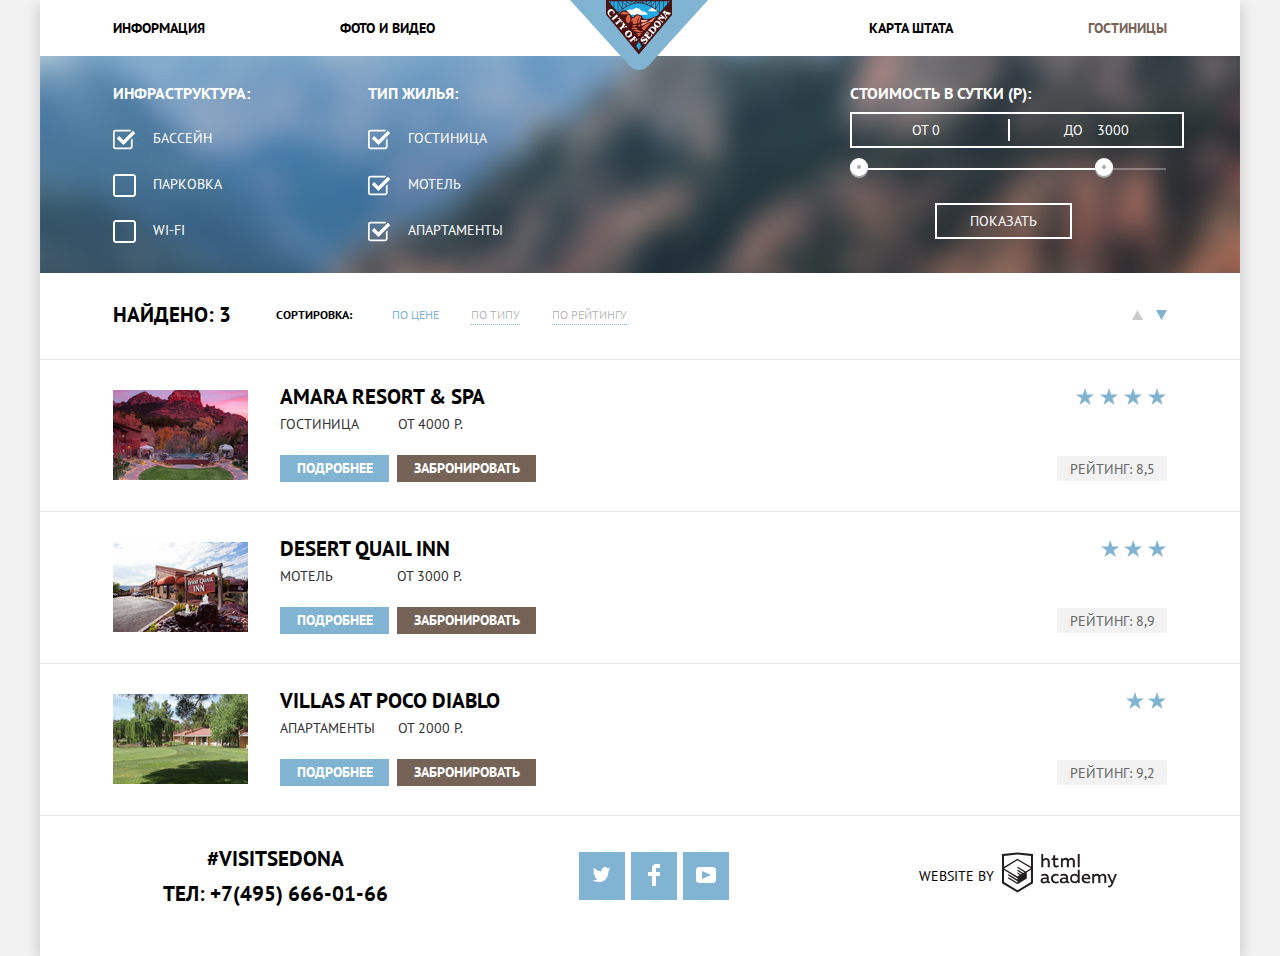
==== commit 6af7acba: "30.06" ====
--- a/hotels.html
+++ b/hotels.html
@@ -5,7 +5,7 @@
   <title>Седона - Гостиницы</title>
   <link href="https://fonts.googleapis.com/css2?family=PT+Sans:wght@400;700&display=swap" rel="stylesheet">
   <link href="css/normalize.css" rel="stylesheet">
-  <link href="css/style-min.css" rel="stylesheet">
+  <link href="css/style.css" rel="stylesheet">
 </head>
 
 <body class="page-body">
@@ -23,10 +23,10 @@
   <nav class="main-navigation">
     <div class="main-navigation-wrapper">
       <ul  class="site-navigation">
-        <li class="nav-info"><a href="#">Информация</a></li>
-        <li class="nav-foto"><a href="#">Фото и видео</a></li>
-        <li class="nav-map"><a href="#">Карта штата</a></li>
-        <li class="nav-hotels" style="color: var(--basic-brown-light);">Гостиницы</li>
+        <li><a href="#">Информация</a></li>
+        <li><a href="#">Фото и видео</a></li>
+        <li><a href="#">Карта штата</a></li>
+        <li class="nav-active">Гостиницы</li>
       </ul>
     </div>
   </nav>
@@ -41,61 +41,49 @@
       <fieldset class="infrastructure-block">
         <legend>Инфраструктура:</legend>
         <ul class="checkbox-group">
-          <li class="checkbox-pool">
-            <label for="filter-pool">
-              <input class="visually-hidden" type="checkbox" name="pool" id="filter-pool" checked>
-              <span>Бассейн</span>
-            </label>
-          </li>
-          <li class="checkbox-parking">
-            <label for="filter-parking">
-              <input class="visually-hidden" type="checkbox" name="parking" id="filter-parking">
-              <span>Парковка</span>
-            </label>
-          </li>
-          <li class="checkbox-wi-fi">
-            <label for="filter-wi-fi">
-              <input class="visually-hidden" type="checkbox" name="wi-fi" id="filter-wi-fi">
-              <span>Wi-fi</span>
-            </label>
+          <li class="filter-option filter-checkbox">
+            <input class="visually-hidden filter-input-checkbox filter-input" type="checkbox" name="pool" id="filter-pool" checked>
+            <label for="filter-pool">Бассейн</label> 
+          </li>
+          <li class="filter-option filter-checkbox">            
+            <input class="visually-hidden filter-input-checkbox filter-input" type="checkbox" name="parking" id="filter-parking">
+            <label for="filter-parking">Парковка</label>           
+          </li>
+          <li class="filter-option filter-checkbox">
+            <input class="visually-hidden filter-input-checkbox filter-input" type="checkbox" name="wi-fi" id="filter-wi-fi">
+            <label for="filter-wi-fi">Wi-fi</label>        
           </li>
         </ul>
       </fieldset>
       <fieldset class="lodging-block">
         <legend>Тип жилья:</legend>
         <ul>
-          <li class="checkbox-hotel">
-            <label for="filter-hotel">
-              <input class="visually-hidden" type="checkbox" name="hotel" id="filter-hotel" checked>
-              <span>Гостиница</span>
-            </label>
-          </li>
-          <li class="checkbox-motel">
-            <label for="filter-motel">
-              <input class="visually-hidden" type="checkbox" name="motel" id="filter-motel" checked>
-              <span>Мотель</span>
-            </label>
-          </li>
-          <li class="checkbox-apartments">
-            <label for="filter-apartments">
-              <input class="visually-hidden" type="checkbox" name="apartments" id="filter-apartments" checked>
-              <span>Апартаменты</span>
-            </label>
+          <li class="filter-option filter-checkbox">
+            <input class="visually-hidden filter-input-checkbox filter-input" type="checkbox" name="hotel" id="filter-hotel" checked>
+            <label for="filter-hotel">Гостиница</label>          
+          </li>
+          <li class="filter-option filter-checkbox">
+            <input class="visually-hidden filter-input-checkbox filter-input" type="checkbox" name="motel" id="filter-motel" checked>
+            <label for="filter-motel">Мотель</label>        
+          </li>
+          <li class="filter-option filter-checkbox">
+            <input class="visually-hidden filter-input-checkbox filter-input" type="checkbox" name="apartments" id="filter-apartments" checked>
+            <label for="filter-apartments">Апартаменты</label>
           </li>
         </ul>
       </fieldset>
       <fieldset class="price-block">
-        <legend>Стоимость в сутки (р):</legend>
-        <div class="price-block-text">
-          <p class="p1">От 0</p>
-          <p class="p2">до 3000</p>
+       <legend>Стоимость в сутки (р):</legend>
+        <div class="price-controls">
+          <label class="min-price" for="min-price"> от </label><input id="min-price" type="number" name="min-price" value="0" onfocus="(this.value='')">
+          <label class="max-price" for="max-price"> до </label><input  id="max-price" type="number" name="max-price" value="3000" onfocus="(this.value='')">
         </div>
         <div class="range-controls">
           <div class="scale">
             <div class="bar"></div>
           </div>
-          <div class="toggle toggle-min"></div>
-          <div class="toggle toggle-max"></div>
+          <div class="toggle toggle-min" tabindex="0"></div>
+          <div class="toggle toggle-max" tabindex="0"></div>
         </div>
         <button class="filter-button-submit" type="submit">Показать</button>
       </fieldset>  
@@ -107,17 +95,17 @@
     <p>Найдено: 3</p>
     <h3>Сортировка:</h3>
     <ul>
-      <li><button type="button" class="sort-button sort-button-blue">По цене</button></li>
-      <li><button type="button" class="sort-button">По типу</button></li>
-      <li><button type="button" class="sort-button">По рейтингу</button></li>
+      <li><a href="#" class="sort-link active">По цене</a></li>
+      <li><a href="#" class="sort-link">По типу</a></li>
+      <li><a href="#" class="sort-link">По рейтингу</a></li>
     </ul>
-    <div class="search-result-scroll-buttons">
-      <button class="scroll-button" type="button">
+    <div class="scroll-sort-links">
+      <a href="#" class="scroll-sort-link-item">
         <svg width="11" height="10" viewBox="0 0 11 10" fill="none" xmlns="http://www.w3.org/2000/svg"><path d="M5.5 0L0 10H11L5.5 0Z" fill="#CACACA"/></svg>
-      </button>
-      <button class="scroll-button" type="button">
+      </a>
+      <a href="#" class="scroll-sort-link-item">
         <svg width="11" height="10" viewBox="0 0 11 10" fill="none" xmlns="http://www.w3.org/2000/svg"><path d="M5.5 10L0 0H11" fill="#81B3D2"/></svg>
-      </button>
+      </a>
     </div>
   </section>
  
@@ -132,9 +120,9 @@
             <h3><a class="description-name" href="#">Amara Resort &amp; Spa</a></h3>
             <p>Гостиница</p>
             <p class="amara-price">от 4000 р.</p>
-            <div class="description-buttons">
-              <a class="description-link" href="#"><span>Подробнее</span></a>
-              <button class="booking-button" type="button"><span>Забронировать</span></button>
+            <div class="description-links">
+              <a class="description-link description-link-more" href="#"><span>Подробнее</span></a>
+              <a class="description-link description-link-booking" href="#"><span>Забронировать</span></a>
             </div>
           </div>
           <div class="rating-block">
@@ -150,9 +138,9 @@
             <h3><a class="description-name" href="#">Desert Quail Inn</a></h3>
             <p>Мотель</p>
             <p class="desert-price">от 3000 р.</p>
-            <div class="description-buttons">
-              <a class="description-link" href="#"><span>Подробнее</span></a>
-              <button class="booking-button" type="button"><span>Забронировать</span></button>
+            <div class="description-links">
+              <a class="description-link description-link-more" href="#"><span>Подробнее</span></a>
+              <a class="description-link description-link-booking" href="#"><span>Забронировать</span></a>
             </div>
           </div>
           <div class="rating-block">
@@ -168,9 +156,9 @@
             <h3><a class="description-name" href="#">Villas at Poco Diablo</a></h3>
             <p>Апартаменты</p>
             <p class="villas-price">от 2000 р.</p>
-            <div class="description-buttons">
-              <a class="description-link" href="#"><span>Подробнее</span></a>
-              <button class="booking-button" type="button"><span>Забронировать</span></button>
+            <div class="description-links">
+              <a class="description-link description-link-more" href="#"><span>Подробнее</span></a>
+              <a class="description-link description-link-booking" href="#"><span>Забронировать</span></a>
             </div>
           </div>
           <div class="rating-block">
--- a/css/style.css
+++ b/css/style.css
@@ -0,0 +1,1245 @@
+/* Variables */
+
+:root {
+	--basic-white: #ffffff;
+	--basic-grey-light: #f2f2f2;
+	--basic-grey-dark: #cacaca;
+	--basic-blue-light: #81b3d2;
+	--basic-blue: #669ec0;
+	--basic-blue-dark: #5496bd;
+	--basic-brown-light: #766357;
+	--basic-brown: #604e43;
+	--basic-brown-dark: #503e33;
+	--basic-extra-dark: #333333;
+	--basic-black: #000000;
+
+	--special-grey-background: #eeeeee;
+	--special-grey-chekbox: #6a6a6a;
+	--special-grey-rating: #666666;
+	--special-grey-icon: #a9a9a9;
+	--special-grey-form: #ebebeb;
+	--special-grey-stroke: #e5e5e5;
+	--special-grey-logo: #bdbbbc;
+	--special-grey-toggle: #ababab;
+}
+
+/* Global */
+
+body {
+	min-width: 1200px;
+	margin: 0;
+	padding: 0;
+	font-family: "PT Sans", Arial, sans-serif;
+	font-size: 14px;
+	line-height: 26px;
+	font-weight: 400;
+	color: var(--basic-extra-dark);
+	text-transform: uppercase;
+	background-color: var(--basic-grey-light);
+	background-position: top center;
+ 	background-repeat: no-repeat;
+}
+
+a {
+	text-decoration: none;
+}
+
+h4 {
+	color: var(--basic-black);
+	font-size: 21px;
+	font-weight: 700;
+	margin: 0;
+}
+
+p {
+	margin: 0;
+}
+
+.content-container {
+	position: relative;
+	width: 1200px;
+	background-color: var(--basic-white);
+	box-shadow: 0px 5px 15px rgba(0, 1, 1, 0.2);
+	margin: 0 auto;
+}
+
+.visually-hidden:not(:focus):not(:hover):not(:active),
+input[type="checkbox"].visually-hidden,
+input[type="radio"].visually-hidden {
+	position: absolute;
+	width: 1px;
+	height: 1px;
+	margin: -1px;
+	border: 0;
+	padding: 0;
+	white-space: nowrap;
+	clip-path: inset(100%);
+	clip: rect(0 0 0 0);
+	overflow: hidden;
+}
+
+input[type="number"]::-webkit-outer-spin-button,
+input[type="number"]::-webkit-inner-spin-button {
+ 	-webkit-appearance: none;
+  	margin: 0;
+}
+
+input[type="date"]::-webkit-calendar-picker-indicator,
+input[type="date"]::-webkit-outer-spin-button,
+input[type="date"]::-webkit-inner-spin-button {
+	-webkit-appearance: none;
+  	display: none;
+  	margin: 0;	
+}
+
+html {
+  	height: 100%;
+  	display: -ms-grid;
+  	display: grid;
+  	grid-template-rows: min-content 1fr min-content;
+  	align-content: start;
+}
+
+/* Main navigation */
+
+.main-header-logo-container {
+	position: absolute;
+	top: 0;
+	left: 50%;
+	margin-left: -70px;
+	width: 138px;
+	height: 70px;
+}
+
+.main-navigation {
+	font-weight: 700;
+	background-color: var(--basic-white);
+}
+
+.site-navigation {
+	-webkit-box;  
+  	display: -ms-flexbox;  
+  	display: -webkit-flex;
+	display: flex;
+	flex-wrap: wrap;
+	justify-content: space-between;
+	align-items: center;
+	list-style: none;
+	min-height: 56px;
+	margin: 0;
+	padding: 0 73px;
+}
+
+.site-navigation a {
+	display: block;
+	color: var(--basic-black);
+}
+
+.site-navigation a:hover,
+.site-navigation a:focus {
+	color: var(--basic-blue-light);
+}
+
+.site-navigation a:active {
+	color: var(--basic-black);
+	opacity: 0.3;
+}
+
+.site-navigation li:nth-child(2n) {
+	margin-left: -300px;
+}
+
+.nav-active {
+	color: var(--basic-brown-light);
+}
+
+/* Intro */
+
+.intro {
+	min-width: 1200px;
+	min-height: 509px;
+	background: var(--basic-blue-dark) url("../img/background-index.jpg");
+}
+
+.intro-welcome {
+	position: relative;
+}
+
+.intro-welcome-image {
+	width: 457px;
+	height: auto;
+	position: absolute;
+	top: 77px;
+	left: 0;
+	right: 0;
+	margin: auto;
+}
+
+.intro-welcome-mask {
+	width: 1200px;
+	height: auto;
+	position: absolute;
+	top: 452px;
+	left: 0;
+}
+
+/* Features */
+
+.features {
+	position: relative;
+	text-align: center;
+	line-height: 21px;	
+}
+
+.features h3 {
+	max-width: 500px;
+	color: var(--basic-black);
+	font-size: 21px;
+	line-height: 26px;
+	font-weight: 700;
+	margin: 0 auto;
+	padding-top: 43px;
+}
+
+.features h4 {
+	max-width: 160px;
+	margin: 0 auto;
+}
+
+.features .preview {
+	margin: 0;
+	padding-top: 47px;
+	padding-bottom: 55px;
+}
+
+.features ul {
+	list-style: none;
+	margin: 0;
+  	padding: 0;
+}
+
+.features p.item-description {
+	max-width: 300px;
+	margin: 0 auto;
+	padding-top: 23px;
+	padding-bottom: 54px;
+	padding-right: 50px;
+	padding-left: 50px;
+}
+
+.features-list-pictured {
+	-webkit-box;  
+  	display: -ms-flexbox;  
+  	display: -webkit-flex;
+	display: flex;
+	justify-content: center;
+	align-items: start;
+}
+
+.features-list-pictured-order li:nth-child(2n) {
+	order: -1;
+}
+
+.features-list-pictured h4 {
+	color: var(--basic-white);
+	padding-top: 45px;
+	padding-bottom: 29px;
+}
+
+.features-list-pictured .feature-item-image {
+	max-height: 256px;
+}
+
+.features-list-pictured li:first-child {
+	color: var(--basic-white);
+	background-color: var(--basic-blue-light);
+}
+
+.features-list-additional {
+	-webkit-box;  
+  	display: -ms-flexbox;  
+  	display: -webkit-flex;
+	display: flex;
+	flex-wrap: wrap;
+	justify-content: center;
+	align-items: center;
+}
+
+.features-list-additional h4 {
+	padding-top: 160px;
+}
+
+.features-list-additional p.item-description {
+	padding-bottom: 81px;
+}
+
+.features-list-additional li {
+	position: relative;
+}
+
+.features-list-additional li:first-child::before {
+	content: url("../img/icon-1.svg");
+    position: absolute;
+    top: 60px;
+    left: 50%;
+    width: 75px;
+    height: 72px;
+    margin-left: -38px;
+}
+
+.features-list-additional li:nth-child(2n)::before {
+	content: url("../img/icon-3.svg");
+    position: absolute;
+    top: 60px;
+    left: 50%;
+    width: 75px;
+    height: 70px;
+    margin-left: -38px;
+}
+
+.features-list-additional li:nth-child(3n)::before {
+	content: url("../img/icon-2.svg");
+    position: absolute;
+    top: 60px;
+    left: 50%;
+    width: 64px;
+    height: 77px;
+    margin-left: -32px;
+}
+
+.features-list {
+	-webkit-box;  
+  	display: -ms-flexbox;  
+  	display: -webkit-flex;
+	display: flex;
+	flex-wrap: wrap;
+	justify-content: center;
+	align-items: center;
+}
+
+.features-list li {
+	background-color: var(--special-grey-background);
+}
+
+.features-list p.item-description {
+	max-width: 270px;
+	padding-top: 23px;
+	padding-bottom: 54px;
+	padding-right: 65px;
+	padding-left: 65px;
+}
+
+.features-list h4 {
+	padding-top: 47px;
+	padding-bottom: 25px;
+}
+
+.features-list p.wide {
+	padding-right: 77px;
+	padding-left: 76px;
+}
+
+/*  Booking */
+
+.booking {
+	position: relative;
+	z-index: 5;
+	text-align: center;
+	background-color: var(--basic-white);
+}
+
+.booking p {
+	padding-top: 30px;
+	padding-bottom: 42px;
+}
+
+.booking h3 {
+	margin: 0;
+	padding-top: 55px;
+	font-size: 30px;
+}
+
+.search-form-button {
+	display: block;
+	width: 568px;
+	height: 86px;
+	color: var(--basic-white);
+	font-size: 21px;
+	font-weight: 700;
+	text-transform: uppercase;
+	background-color: var(--basic-brown-light);
+	border: none;
+	outline: none;
+	padding: 0;
+	margin: 0 auto;
+	cursor: pointer;
+}
+
+.search-form-button:hover,
+.search-form-button:focus {
+	background-color: var(--basic-brown);	
+}
+
+.search-form-button:active {
+	background-color: var(--basic-brown-dark);
+}
+
+.search-form-button:active span {
+	opacity: 0.3;
+}
+
+/* Map */
+
+.map iframe {
+	background-image: url("../img/map.png");
+	background-repeat: no-repeat;
+	-webkit-background-size: 1200px 594px;
+	background-size: 1200px 594px;
+	border: 0;
+}
+
+/* Footer */
+
+.page-footer {
+	-webkit-box;  
+  	display: -ms-flexbox;  
+  	display: -webkit-flex;
+  	display: flex;
+  	flex-wrap: wrap;
+  	justify-content: space-between;
+  	align-items: center;
+	background: rgba(255, 255, 255, 0.9);
+	min-height: 120px;
+	padding-left: 123px;
+	padding-right: 123px;
+	padding-bottom: 20px;
+}
+
+.footer-contacts {
+	font-size: 21px;
+	line-height: 35px;
+	font-weight: 700;
+	color: var(--basic-black);
+	text-align: center;
+}
+
+.footer-contacts a {
+	color: inherit;
+}
+
+.footer-social ul {
+	min-width: 150px;
+	-webkit-box;  
+  	display: -ms-flexbox;  
+  	display: -webkit-flex;
+	display: flex;
+	flex-wrap: wrap;
+  	align-items: center;
+  	justify-content: space-between;
+	list-style: none;
+	margin: 0;
+	padding: 0;
+}
+
+.social-button {
+	-webkit-box;  
+  	display: -ms-flexbox;  
+  	display: -webkit-flex;
+	display: flex;
+ 	align-items: center;
+  	justify-content: center;
+	width: 46px;
+	height: 48px;
+	background-color: var(--basic-blue-light);
+}
+
+.social-button svg {
+	padding-top: 5px;
+}
+
+.social-button:hover,
+.social-button:focus {
+	background-color: var(--basic-blue);
+}
+
+.social-button:active {
+	background-color: var(--basic-blue-dark);
+}
+
+.social-button:active path {
+	opacity: 0.3;
+}
+
+.footer-copyright {
+	color: var(--basic-black);
+	-webkit-box;  
+  	display: -ms-flexbox;  
+  	display: -webkit-flex;
+	display: flex;
+	align-items: center;
+	justify-content: center;
+}
+
+.footer-copyright a {
+	margin-left: 8px;
+}
+
+
+.footer-copyright a path:hover,
+.footer-copyright a path:focus {
+	fill: var(--basic-blue-light);
+}
+
+.footer-copyright a path:active {
+	fill: var(--special-grey-logo);
+}
+
+.footer-index {
+	min-width: 954px;
+	position: absolute; 
+	bottom: 0;
+}
+
+/* Modal */
+
+.modal {
+	position: absolute;
+	z-index: 1;
+	bottom: 208px;
+	left: 0;
+	right: 0;
+	margin: auto;
+	width: 568px;
+	background-color: var(--basic-white);
+	box-shadow: 0px 7px 15px rgba(0, 1, 1, 0.15);
+}
+
+.modal-hide {
+    max-height: 0;
+  	overflow: hidden;
+  	-webkit-transition: height 3s ease-out 1s;
+  	-moz-transition: height 3s ease-out 1s;
+  	-o-transition: height 3s ease-out 1s;
+  	transition: height 3s ease-out 1s;
+}
+
+.modal-show {
+    max-height: 100%;
+  	-webkit-transition: height 3s ease-out 1s;
+  	-moz-transition: height 3s ease-out 1s;
+  	-o-transition: height 3s ease-out 1s;
+  	transition: height 3s ease-out 1s;
+}
+
+.modal-error {
+	-webkit-animation: shake 0.6s;
+  	animation: shake 0.6s;
+}
+
+.search-form {
+	-webkit-box;  
+  	display: -ms-flexbox;  
+  	display: -webkit-flex;
+	display: flex;
+	flex-wrap: wrap;
+	justify-content: space-between;
+	padding-top: 55px;
+	padding-left: 55px;
+	padding-right: 55px;
+}
+
+.search-form-item {
+	position: relative;
+}
+
+.search-form-item label,
+.search-form-item input,
+.search-form-item input::placeholder {
+	color: var(--basic-black);
+	font-weight: 700;
+	text-transform: uppercase;
+}
+
+.search-form-item label.check-in-date-label {
+	margin-right: 19px;
+}
+
+.search-form-item label.check-out-date-label {
+	margin-right: 16px;
+}
+
+.search-form-item label.number-of-adults-label {
+	margin-right: 36px;
+}
+
+.search-form-item label.number-of-children-label {
+	margin-right: 23px;
+}
+
+.search-form-item input {
+	box-sizing: border-box;
+	background-color: var(--basic-grey-light);
+	border: none;
+	outline: none;
+}
+
+.search-form-item input:hover {
+	background-color: var(--special-grey-form);
+}
+
+.search-form-item input:focus {
+	background-color: var(--basic-white);
+	border: 2px solid;
+	border-color: var(--special-grey-stroke);
+}
+
+.search-form input.check-in-date,
+.search-form input.check-out-date {
+	position: relative;
+	width: 346px;
+	height: 38px;
+	padding: 0;
+	padding-left: 12px;
+	margin-bottom: 29px;
+}
+
+.button-calendar,
+.button-number-plus,
+.button-number-minus {
+	background-color: transparent;
+	border: none;
+	outline: none;
+	padding: 0;
+}
+
+.button-calendar {
+	display: block;
+	position: absolute;
+	top: 7px;
+	right: 9px;
+	width: 21px;
+	height: 23px;
+	cursor: pointer;
+}
+
+.button-calendar:hover path,
+.button-calendar:focus path {
+	fill: var(--basic-black);
+}
+
+.button-calendar:active path {
+	fill: var(--basic-blue-light);
+}
+
+.search-form input.number-of-adults,
+.search-form input.number-of-children {
+	position: relative;
+	width: 114px;
+	height: 38px;
+	text-align: center;
+}
+
+.button-number-plus {
+	display: block;
+	position: absolute;
+	top: 0;
+	right: 0;
+	width: 38px;
+	height: 38px;
+	cursor: pointer;
+}
+
+.button-number-plus:hover path,
+.button-number-plus:focus path {
+	fill: var(--basic-black);
+}
+
+.button-number-plus:active path {
+	fill: var(--basic-blue-light);
+}
+
+.button-number-minus {
+	display: block;
+	position: absolute;
+	top: -2px;
+	right: 80px;
+	cursor: pointer;
+	width: 38px;
+	height: 38px;
+	z-index: 10;
+}
+
+.button-number-minus:hover rect,
+.button-number-minus:focus rect {
+	fill: var(--basic-black);
+}
+
+.button-number-minus:active rect {
+	fill: var(--basic-blue-light);
+}
+
+.search-form-button-submit {
+	width: 100%;
+	color: var(--basic-white);
+	font-size: 21px;
+	font-weight: 700;
+	text-transform: uppercase;
+	background-color: var(--basic-blue-light);
+	border: none;
+	outline: none;
+	margin-top: 54px;
+	margin-bottom: 55px;
+	padding: 17px 0;
+	cursor: pointer;
+}
+
+.search-form-button-submit:hover,
+.search-form-button-submit:focus {
+	background-color: var(--basic-blue);	
+}
+
+.search-form-button-submit:active {
+	background-color: var(--basic-blue-dark);
+}
+
+.search-form-button-submit:active span {
+	opacity: 0.3;
+}
+
+/* Animations */
+
+@-webkit-keyframes shake {
+  	0%,
+  	100% {
+    	transform: translateX(0);
+ 	 }
+
+  	10%,
+  	30%,
+  	50%,
+  	70%,
+  	90% {
+    	transform: translateX(-10px);
+  	}
+
+  	20%,
+  	40%,
+  	60%,
+  	80% {
+    	transform: translateX(10px);
+  	}
+}
+
+@keyframes shake {
+  	0%,
+  	100% {
+    	transform: translateX(0);
+ 	 }
+
+  	10%,
+  	30%,
+  	50%,
+  	70%,
+  	90% {
+    	transform: translateX(-10px);
+  	}
+
+  	20%,
+  	40%,
+  	60%,
+  	80% {
+    	transform: translateX(10px);
+  	}
+}
+
+/* HOTELS */
+
+/* Filter */
+
+.filter {
+	min-height: 217px;
+	color: var(--basic-white);
+	background: var(--basic-blue-dark) url("../img/filter-background.jpg");
+	background-repeat: no-repeat;
+	-webkit-background-size: cover;
+	background-size: cover;
+}
+
+.filter fieldset {
+	padding: 0;
+  	margin: 0;
+  	border: none;
+}
+
+.filter legend {
+	font-size: 16px;
+	line-height: 21px;
+	font-weight: 700;
+	padding-bottom: 8px;
+}
+
+.filter-form ul {
+	list-style: none;
+	line-height: 21px;
+	margin: 0;
+	padding: 0;
+}
+
+.filter-form li {
+	position: relative;
+	margin-top: 16px;
+	margin-bottom: 25px;
+	padding-left: 40px;
+}
+
+.filter-form {
+	-webkit-box;  
+  	display: -ms-flexbox;  
+  	display: -webkit-flex;
+	display: flex;
+	flex-wrap: wrap;
+	justify-content: space-between;
+	align-items: start;
+	padding-left: 73px;
+	padding-right: 73px;
+	padding-top: 27px;
+}
+
+.filter fieldset.lodging-block {
+	margin-right: 230px;
+}
+
+.filter-input-checkbox + label::before {
+  	content: "";
+  	background-image: url("../img/checkbox-off.svg");
+	background-repeat: no-repeat;
+	background-position: 0 0;
+	-webkit-background-size: 23px 23px;
+	background-size: 23px 23px;
+ 	position: absolute;
+  	left: 0;
+  	top: 0;
+  	width: 23px;
+  	height: 23px;
+}
+
+.filter-input-checkbox:checked + label::before {
+  	content: "";
+  	background-image: url("../img/checkbox-on.svg");
+	background-repeat: no-repeat;
+	background-position: 0 0;
+	-webkit-background-size: 23px 23px;
+	background-size: 23px 23px;
+ 	position: absolute;
+  	left: 0;
+  	top: 0;
+  	width: 27px;
+  	height: 23px;
+}
+
+.filter-input-checkbox:focus + label::before,
+.filter-input-checkbox:checked:focus + label::before {
+    outline: 2px solid var(--basic-black);
+    outline-offset: 2px;
+}
+
+.range-controls {
+  	position: relative;
+ 	width: 316px;
+	height: 2px;
+	margin-bottom: 33px;
+  	padding-top: 20px;
+}
+
+.range-controls .scale {
+  	width: 316px;
+  	height: 2px;
+  	background: rgba(255, 255, 255, 0.3);
+}
+
+.range-controls .bar {
+  	width: 78%;
+  	height: 2px;
+  	background: rgba(255, 255, 255, 1);
+}
+
+.range-controls .toggle {
+	position: absolute;
+	top: 10px;
+	left: 0;
+	width: 4px;
+	height: 4px;
+	padding: 0;
+	border: 7px solid;
+	border-color: var(--basic-white);
+	background-color: var(--special-grey-toggle);
+	border-radius: 50%;
+	box-shadow: 0 2px 1px 0 var(--special-grey-toggle);
+	cursor: pointer;
+}
+
+.range-controls .toggle:hover,
+.range-controls .toggle:focus {
+	width: 5px;
+	height: 5px;
+	padding: 0;
+	border: 8px solid;
+	border-color: var(--basic-white);
+	background-color: var(--special-grey-toggle);
+	border-radius: 50%;
+	box-shadow: 0 2px 1px var(--special-grey-toggle);
+}
+
+.range-controls .toggle:focus::before {
+    outline: 2px solid var(--basic-black);
+    outline-offset: 12px;
+}
+
+.range-controls .toggle-min {
+  	left: 0px;
+}
+
+.range-controls .toggle-max {
+  	left: 245px;
+}
+
+.price-controls {
+	position: relative;
+	width: 317px;
+	height: 36px;
+	-webkit-box;  
+  	display: -ms-flexbox;  
+  	display: -webkit-flex;
+	display: flex;
+	justify-content: space-between;
+	background-image: url("../img/line-vert.svg");
+	background-repeat: no-repeat;
+	-webkit-background-size: 2px 22px; 
+	background-size: 2px 22px; 
+	background-position: center;
+}
+
+.price-controls label {
+	position: absolute;
+}
+
+.price-controls label.min-price {
+	top: 5px;
+	left: 62px;
+}
+
+.price-controls label.max-price {
+	top: 5px;
+	left: 214px;
+}
+
+.price-controls input {
+	box-sizing: border-box;
+	border: none;
+	outline: none;
+	background-color: transparent;
+	height: 36px;
+	border-top: 2px solid;
+	border-bottom: 2px solid;
+	border-color: var(--basic-white);
+	caret-color: var(--basic-white);
+	text-indent: 78px;
+	color: var(--basic-white);
+}
+
+.price-controls input::placeholder {
+	color: var(--basic-white);
+	text-transform: uppercase;
+	text-align: center;
+}
+
+.price-controls input#min-price {
+	border-left: 2px solid;
+	border-color: var(--basic-white);
+}
+
+.price-controls input#max-price {
+	border-right: 2px solid;
+	border-color: var(--basic-white);
+}
+
+.filter-button-submit {
+	display: block;
+	color: var(--basic-white);
+	line-height: 21px;
+	text-transform: uppercase;
+	width: 137px;
+	height: 36px;
+	background-color: transparent;
+	border: 2px solid;
+	border-color: var(--basic-white);
+	padding: 0;
+	outline: none;
+	margin-left: 85px;
+}
+
+.filter-button-submit:hover,
+.filter-button-submit:focus {
+	color: var(--basic-black);
+	background-color: var(--basic-white);
+	border: none;
+}
+
+/* Search-Result */
+
+.search-result {
+	display: -ms-grid;
+	display: grid;
+	grid-template-columns: 73px 163px 116px 1fr 35px 73px;
+	align-items: center;
+	margin-top: 29px;
+	padding-bottom: 31px;
+	border-bottom: 1px solid;
+	border-color: var(--special-grey-stroke);
+}
+
+.search-result p {
+	color: var(--basic-black);
+	font-size: 21px;
+	font-weight: 700;
+	grid-column: 2/3;
+}
+
+.search-result h3 {
+	color: var(--basic-black);
+	font-size: 12px;
+	line-height: 18px;
+	margin: 0;
+	grid-column: 3/4;
+}
+
+.search-result ul {
+	-webkit-box;  
+  	display: -ms-flexbox;  
+  	display: -webkit-flex;
+	display: flex;
+	flex-wrap: wrap;
+	justify-content: flex-start;
+	list-style: none;
+	margin: 0;
+	padding: 0;
+	grid-column: 4/5;
+}
+
+.sort-link {
+	display: block;
+	color: rgba(0, 0, 0, 0.3);
+	font-size: 12px;
+	line-height: 18px;
+	text-transform: uppercase;
+	background-color: transparent;
+	border: none;
+	border-bottom: 1px dotted rgba(129, 179, 210, 1);
+	outline: none;
+	margin: 0;
+	padding: 0;
+	margin-right: 32px;
+}
+
+.sort-link.active {
+	color: var(--basic-blue-light);
+	border: none;
+}
+
+.sort-link:hover,
+.sort-link:focus {
+	color: var(--basic-blue-light);
+	opacity: 1;
+	border-bottom: 1px dotted rgba(129, 179, 210, 1);
+}
+
+.sort-link:active {
+	color: var(--basic-black);
+	opacity: 1;
+	border: none;
+}
+
+.scroll-sort-links {
+	grid-column: 5/6;
+	-webkit-box;  
+  	display: -ms-flexbox;  
+  	display: -webkit-flex;
+	display: flex;
+	justify-content: space-between;
+	align-items: center;
+	min-width: 34px;
+}
+
+.scroll-sort-links a {
+	display: block;
+}
+
+.scroll-sort-links a:hover path,
+.scroll-sort-links a:focus path {
+	fill: var(--basic-black);
+}
+
+.scroll-sort-links a:active path {
+	fill: var(--basic-blue-light);
+}
+
+/* Description-block */
+
+.description-block p {
+	display: inline-block;
+	vertical-align: baseline;
+	line-height: 21px;
+	margin-top: 4px;
+}
+
+.description-block h3 {
+	font-size: 21px;
+	font-weight: 700;
+	margin: 0;
+	padding: 0;
+}
+
+.description-block ul {
+	list-style: none;
+	margin: 0;
+	padding: 0;
+}
+
+.description-name {
+	color: var(--basic-black);
+}
+
+.description-name:hover,
+.description-name:focus {
+	color: var(--basic-blue-light);
+}
+
+.description-name:active {
+	color: var(--basic-black);
+	opacity: 0.3;
+}
+
+.description-item {
+	-webkit-box;  
+  	display: -ms-flexbox;  
+  	display: -webkit-flex;
+	display: flex;
+	flex-wrap: wrap;
+	justify-content: space-between;	
+	align-items: center;
+	padding-top: 28px;
+	padding-bottom: 29px;
+	padding-left: 73px;
+	padding-right: 73px;
+	border-bottom: 1px solid var(--special-grey-stroke);
+}
+
+.image-block {
+	width: 135px;
+	height: 90px;
+	object-fit: contain;
+	background-color: var(--basic-grey-light);
+}
+
+.text-block {
+	margin-top: -5px;
+	margin-right: 490px;
+}
+
+.amara-price {
+	margin-left: 35px;
+}
+
+.desert-price {
+	margin-left: 60px;
+}
+
+.villas-price {
+	margin-left: 19px;
+}
+
+.description-links {
+	margin-top: 17px;
+}
+
+.description-link {
+	max-height: 27px;
+	display: inline-block;
+	vertical-align: middle;
+	color: var(--basic-white);
+	line-height: 21px;
+	font-weight: 700;
+	padding: 3px 16px 3px 17px;
+}
+
+.description-link-more {
+	background-color: var(--basic-blue-light);
+}
+
+.description-link-more:hover,
+.description-link-more:focus {
+	background-color: var(--basic-blue);
+}
+
+.description-link-more:active {
+	background-color: var(--basic-blue-dark);
+}
+
+.description-link-booking {
+	background-color: var(--basic-brown-light);
+	margin-left: 4px;
+}
+
+.description-link-booking:hover,
+.description-link-booking:focus {
+	background-color: var(--basic-brown);
+}
+
+.description-link-booking:active {
+	background-color: var(--basic-brown-dark);
+}
+
+.description-link-more:active span,
+.description-link-booking:active span {
+	opacity: 0.3;
+}
+
+.rating {
+	width: 110px;
+	height: 22px;
+	color: var(--special-grey-rating);
+	background-color: var(--basic-grey-light);
+	text-align: center;
+	padding-top: 3px;
+}
+
+.four-stars {
+	width: 91px;
+	height: 17px;
+	background-image: url("../img/star.svg");
+	background-repeat: space;
+	margin-left: 19px;
+	margin-bottom: 47px;
+}
+
+.three-stars {
+	width: 66px;
+	height: 17px;
+	background-image: url("../img/star.svg");
+	background-repeat: space;
+	margin-left: 44px;
+	margin-bottom: 47px;
+}
+
+.two-stars {
+	width: 41px;
+	height: 17px;
+	background-image: url("../img/star.svg");
+	background-repeat: space;
+	margin-left: 69px;
+	margin-bottom: 47px;
+}
+
+
+
+
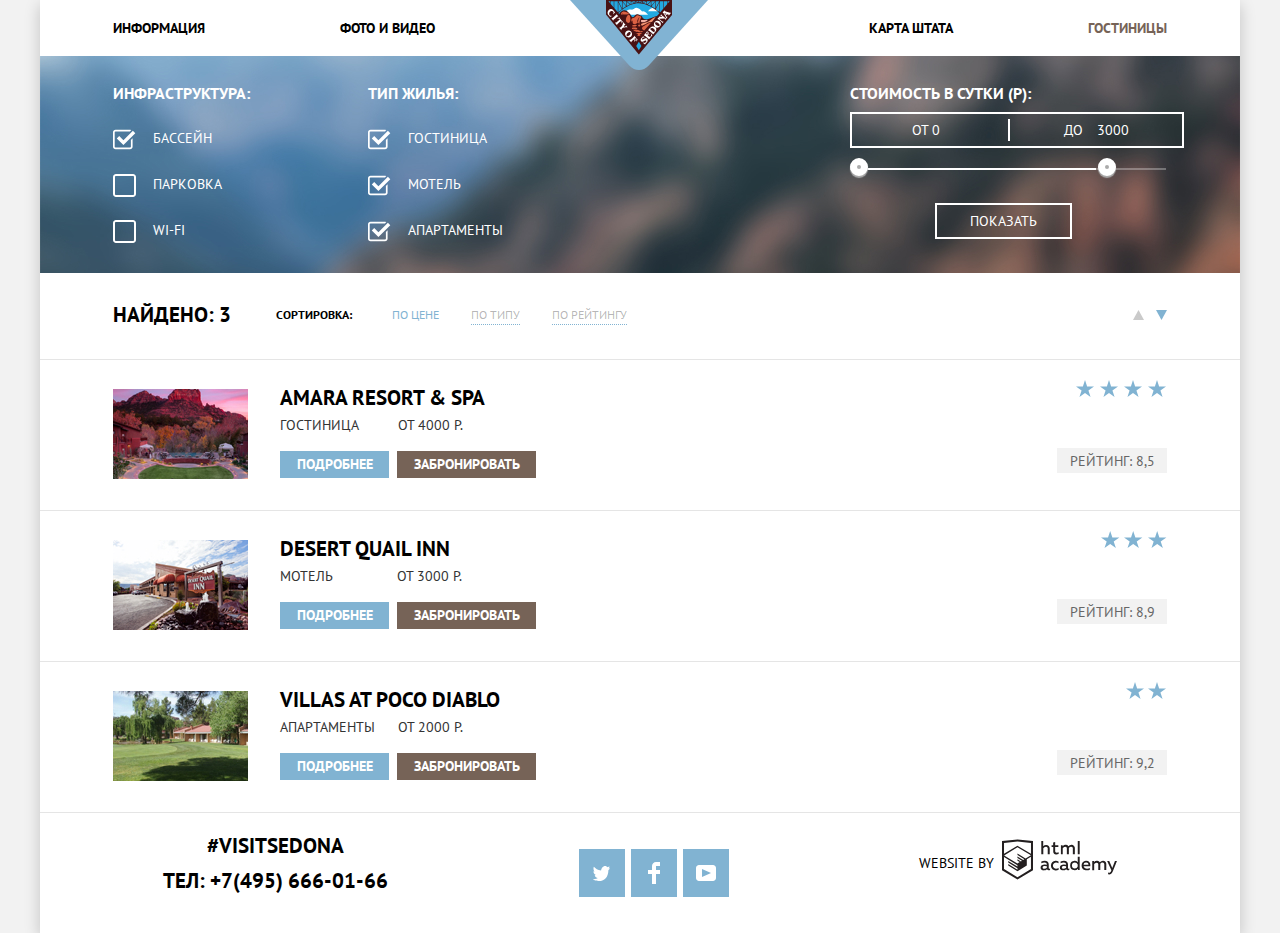
==== commit b63f6b22: "01.07 на проверку" ====
--- a/hotels.html
+++ b/hotels.html
@@ -4,8 +4,8 @@
   <meta charset="UTF-8">
   <title>Седона - Гостиницы</title>
   <link href="https://fonts.googleapis.com/css2?family=PT+Sans:wght@400;700&display=swap" rel="stylesheet">
-  <link href="css/normalize.css" rel="stylesheet">
-  <link href="css/style.css" rel="stylesheet">
+  <link href="css/normalize-min.css" rel="stylesheet">
+  <link href="css/style-min.css" rel="stylesheet">
 </head>
 
 <body class="page-body">
@@ -42,15 +42,15 @@
         <legend>Инфраструктура:</legend>
         <ul class="checkbox-group">
           <li class="filter-option filter-checkbox">
-            <input class="visually-hidden filter-input-checkbox filter-input" type="checkbox" name="pool" id="filter-pool" checked>
+            <input class="visually-hidden filter-input-checkbox filter-input" type="checkbox" name="pool" id="filter-pool" tabindex="0" checked>
             <label for="filter-pool">Бассейн</label> 
           </li>
           <li class="filter-option filter-checkbox">            
-            <input class="visually-hidden filter-input-checkbox filter-input" type="checkbox" name="parking" id="filter-parking">
+            <input class="visually-hidden filter-input-checkbox filter-input" type="checkbox" name="parking" id="filter-parking" tabindex="0">
             <label for="filter-parking">Парковка</label>           
           </li>
           <li class="filter-option filter-checkbox">
-            <input class="visually-hidden filter-input-checkbox filter-input" type="checkbox" name="wi-fi" id="filter-wi-fi">
+            <input class="visually-hidden filter-input-checkbox filter-input" type="checkbox" name="wi-fi" id="filter-wi-fi" tabindex="0">
             <label for="filter-wi-fi">Wi-fi</label>        
           </li>
         </ul>
@@ -59,15 +59,15 @@
         <legend>Тип жилья:</legend>
         <ul>
           <li class="filter-option filter-checkbox">
-            <input class="visually-hidden filter-input-checkbox filter-input" type="checkbox" name="hotel" id="filter-hotel" checked>
+            <input class="visually-hidden filter-input-checkbox filter-input" type="checkbox" name="hotel" id="filter-hotel" tabindex="0" checked>
             <label for="filter-hotel">Гостиница</label>          
           </li>
           <li class="filter-option filter-checkbox">
-            <input class="visually-hidden filter-input-checkbox filter-input" type="checkbox" name="motel" id="filter-motel" checked>
+            <input class="visually-hidden filter-input-checkbox filter-input" type="checkbox" name="motel" id="filter-motel" tabindex="0" checked>
             <label for="filter-motel">Мотель</label>        
           </li>
           <li class="filter-option filter-checkbox">
-            <input class="visually-hidden filter-input-checkbox filter-input" type="checkbox" name="apartments" id="filter-apartments" checked>
+            <input class="visually-hidden filter-input-checkbox filter-input" type="checkbox" name="apartments" id="filter-apartments" tabindex="0" checked>
             <label for="filter-apartments">Апартаменты</label>
           </li>
         </ul>
@@ -75,8 +75,8 @@
       <fieldset class="price-block">
        <legend>Стоимость в сутки (р):</legend>
         <div class="price-controls">
-          <label class="min-price" for="min-price"> от </label><input id="min-price" type="number" name="min-price" value="0" onfocus="(this.value='')">
-          <label class="max-price" for="max-price"> до </label><input  id="max-price" type="number" name="max-price" value="3000" onfocus="(this.value='')">
+          <label class="min-price" for="min-price"> от </label><input class="min-price" id="min-price" type="number" name="min-price" placeholder="0" onfocus="(this.placeholder='')">
+          <label class="max-price" for="max-price"> до </label><input class="max-price"  id="max-price" type="number" name="max-price" placeholder="3000" onfocus="(this.placeholder='')">
         </div>
         <div class="range-controls">
           <div class="scale">
@@ -94,19 +94,23 @@
     <h2 class="visually-hidden">Результаты поиска</h2>
     <p>Найдено: 3</p>
     <h3>Сортировка:</h3>
-    <ul>
+    <ul class="sort-links">
       <li><a href="#" class="sort-link active">По цене</a></li>
       <li><a href="#" class="sort-link">По типу</a></li>
       <li><a href="#" class="sort-link">По рейтингу</a></li>
     </ul>
-    <div class="scroll-sort-links">
-      <a href="#" class="scroll-sort-link-item">
-        <svg width="11" height="10" viewBox="0 0 11 10" fill="none" xmlns="http://www.w3.org/2000/svg"><path d="M5.5 0L0 10H11L5.5 0Z" fill="#CACACA"/></svg>
-      </a>
-      <a href="#" class="scroll-sort-link-item">
-        <svg width="11" height="10" viewBox="0 0 11 10" fill="none" xmlns="http://www.w3.org/2000/svg"><path d="M5.5 10L0 0H11" fill="#81B3D2"/></svg>
-      </a>
-    </div>
+    <ul class="scroll-sort-links">
+      <li>
+        <a href="#">
+          <svg width="11" height="10" viewBox="0 0 11 10" fill="none" xmlns="http://www.w3.org/2000/svg"><path d="M5.5 0L0 10H11L5.5 0Z" fill="#CACACA"/></svg>
+        </a>
+      </li>
+      <li>
+        <a href="#" class="active-svg">
+          <svg width="11" height="10" viewBox="0 0 11 10" fill="none" xmlns="http://www.w3.org/2000/svg"><path d="M5.5 10L0 0H11" fill="#CACACA"/></svg>
+        </a>
+      </li>
+    </ul>
   </section>
  
   <section class="description-block">
--- a/css/style-min.css
+++ b/css/style-min.css
@@ -0,0 +1 @@
+:root{--basic-white:#ffffff;--basic-grey-light:#f2f2f2;--basic-grey-dark:#cacaca;--basic-blue-light:#81b3d2;--basic-blue:#669ec0;--basic-blue-dark:#5496bd;--basic-brown-light:#766357;--basic-brown:#604e43;--basic-brown-dark:#503e33;--basic-extra-dark:#333333;--basic-black:#000000;--special-grey-background:#eee;--special-grey-chekbox:#6a6a6a;--special-grey-rating:#666666;--special-grey-icon:#a9a9a9;--special-grey-form:#ebebeb;--special-grey-stroke:#e5e5e5;--special-grey-logo:#bdbbbc;--special-grey-toggle:#ababab}html{height:100%;display:grid;grid-template-rows:min-content 1fr min-content;align-content:start}body{min-width:1200px;margin:0;padding:0;font-family:"PT Sans",Arial,sans-serif;font-size:14px;line-height:26px;font-weight:400;color:var(--basic-extra-dark);text-transform:uppercase;background-color:var(--basic-grey-light);background-position:top center;background-repeat:no-repeat}.visually-hidden:not(:focus):not(:hover):not(:active),input[type="checkbox"].visually-hidden,input[type="radio"].visually-hidden{position:absolute;width:1px;height:1px;margin:-1px;border:0;padding:0;white-space:nowrap;-webkit-clip-path:inset(100%);clip-path:inset(100%);clip:rect(0 0 0 0);overflow:hidden}.content-container{position:relative;width:1200px;background-color:var(--basic-white);-webkit-box-shadow:0 5px 15px rgba(0,1,1,0.2);box-shadow:0 5px 15px rgba(0,1,1,0.2);margin:0 auto}.main-header-logo-container{position:absolute;top:0;left:50%;margin-left:-70px;width:138px;height:70px}.main-navigation{font-weight:700;background-color:var(--basic-white)}.site-navigation{display:-webkit-box;display:-ms-flexbox;display:flex;-ms-flex-wrap:wrap;flex-wrap:wrap;-webkit-box-pack:justify;-ms-flex-pack:justify;justify-content:space-between;-webkit-box-align:center;-ms-flex-align:center;align-items:center;list-style:none;min-height:56px;margin:0;padding:0 73px}.site-navigation a{text-decoration:none;display:block;color:var(--basic-black)}.site-navigation a:hover,.site-navigation a:focus{color:var(--basic-blue-light);outline:none}.site-navigation a:active{color:var(--basic-black);opacity:0.3}.site-navigation li:nth-child(2n){margin-left:-300px}.nav-active{color:var(--basic-brown-light)}.intro{min-width:1200px;min-height:509px;background:var(--basic-blue-dark)url("../img/background-index.jpg")}.intro-welcome{position:relative}.intro-welcome-image{width:457px;height:auto;position:absolute;top:77px;left:0;right:0;margin:auto}.intro-welcome-mask{width:1200px;height:auto;position:absolute;top:452px;left:0}.features{position:relative;text-align:center;line-height:21px}.features h3{max-width:500px;color:var(--basic-black);font-size:21px;line-height:26px;font-weight:700;margin:0 auto;padding-top:43px}.features h4{color:var(--basic-black);font-size:21px;font-weight:700;max-width:160px;margin:0 auto}.features .preview{margin:0;padding-top:47px;padding-bottom:55px}.features ul{list-style:none;margin:0;padding:0}.features p{margin:0}.features p.item-description{max-width:300px;margin:0 auto;padding-top:23px;padding-bottom:54px;padding-right:50px;padding-left:50px}.features-list-pictured{display:-webkit-box;display:-ms-flexbox;display:flex;-ms-flex-wrap:wrap;flex-wrap:wrap;-webkit-box-pack:center;-ms-flex-pack:center;justify-content:center;-webkit-box-align:start;-ms-flex-align:start;align-items:start}.features-list-pictured-order li:nth-child(2n){-webkit-box-ordinal-group:0;-ms-flex-order:-1;order:-1}.features-list-pictured h4{color:var(--basic-white);padding-top:45px;padding-bottom:29px}.features-list-pictured .feature-item-image{max-height:256px}.features-list-pictured li:first-child{color:var(--basic-white);background-color:var(--basic-blue-light)}.features-list-additional{display:-webkit-box;display:-ms-flexbox;display:flex;-ms-flex-wrap:wrap;flex-wrap:wrap;-webkit-box-pack:center;-ms-flex-pack:center;justify-content:center;-webkit-box-align:center;-ms-flex-align:center;align-items:center}.features-list-additional h4{padding-top:160px}.features-list-additional p.item-description{padding-bottom:81px}.features-list-additional li{position:relative}.features-list-additional li:first-child::before{content:url("../img/icon-1.svg");position:absolute;top:60px;left:50%;width:75px;height:72px;margin-left:-38px}.features-list-additional li:nth-child(2n)::before{content:url("../img/icon-3.svg");position:absolute;top:60px;left:50%;width:75px;height:70px;margin-left:-38px}.features-list-additional li:nth-child(3n)::before{content:url("../img/icon-2.svg");position:absolute;top:60px;left:50%;width:64px;height:77px;margin-left:-32px}.features-list{display:-webkit-box;display:-ms-flexbox;display:flex;-ms-flex-wrap:wrap;flex-wrap:wrap;-webkit-box-pack:center;-ms-flex-pack:center;justify-content:center;-webkit-box-align:center;-ms-flex-align:center;align-items:center}.features-list li{background-color:var(--special-grey-background)}.features-list p.item-description{max-width:270px;padding-top:23px;padding-bottom:54px;padding-right:65px;padding-left:65px}.features-list h4{padding-top:47px;padding-bottom:25px}.features-list p.wide{padding-right:77px;padding-left:76px}.booking{position:relative;z-index:5;text-align:center;background-color:var(--basic-white)}.booking p{margin:0;padding-top:30px;padding-bottom:42px}.booking h3{margin:0;padding-top:55px;font-size:30px}.search-form-button{display:block;width:568px;height:86px;color:var(--basic-white);font-size:21px;font-weight:700;text-transform:uppercase;background-color:var(--basic-brown-light);border:none;outline:none;padding:0;margin:0 auto;cursor:pointer}.search-form-button:hover,.search-form-button:focus{background-color:var(--basic-brown)}.search-form-button:active{background-color:var(--basic-brown-dark)}.search-form-button:active span{opacity:0.3}.map iframe{position:relative;background-image:url("../img/map.png");background-repeat:no-repeat;-webkit-background-size:1200px 594px;background-size:1200px 594px;border:0}.page-footer{display:-webkit-box;display:-ms-flexbox;display:flex;-ms-flex-wrap:wrap;flex-wrap:wrap;-webkit-box-pack:justify;-ms-flex-pack:justify;justify-content:space-between;-webkit-box-align:center;-ms-flex-align:center;align-items:center;background:rgba(255,255,255,0.9);min-height:120px;padding-left:123px;padding-right:123px}.page-footer p{margin:0}.footer-contacts{font-size:21px;line-height:35px;font-weight:700;color:var(--basic-black);text-align:center;padding-bottom:20px}.footer-contacts a{text-decoration:none;color:inherit}.footer-contacts a:focus{outline:none}.footer-social ul{display:-webkit-box;display:-ms-flexbox;display:flex;-ms-flex-wrap:wrap;flex-wrap:wrap;-webkit-box-pack:justify;-ms-flex-pack:justify;justify-content:space-between;-webkit-box-align:center;-ms-flex-align:center;align-items:center;min-width:150px;list-style:none;margin:0;padding:0}.social-button a{display:-webkit-box;display:-ms-flexbox;display:flex;-ms-flex-wrap:wrap;flex-wrap:wrap;-webkit-box-pack:center;-ms-flex-pack:center;justify-content:center;-webkit-box-align:center;-ms-flex-align:center;align-items:center;width:46px;height:48px;background-color:var(--basic-blue-light)}.social-button a:hover,.social-button a:focus{background-color:var(--basic-blue);outline:none}.social-button:active{background-color:var(--basic-blue-dark)}.social-button:active path{opacity:0.3}.footer-copyright{color:var(--basic-black);display:-webkit-box;display:-ms-flexbox;display:flex;-webkit-box-align:center;-ms-flex-align:center;align-items:center;-webkit-box-pack:center;-ms-flex-pack:center;justify-content:center;padding-bottom:20px}.footer-copyright a{text-decoration:none;margin-left:8px}.footer-copyright a:focus{outline:none}.footer-copyright a:hover path,.footer-copyright a:focus path{fill:var(--basic-blue-light)}.footer-copyright a path:active{fill:var(--special-grey-logo)}.footer-index{min-width:954px;position:absolute;bottom:0}.modal{position:absolute;top:100%;bottom:auto;right:0;left:0;margin:auto;width:568px;background-color:var(--basic-white);-webkit-box-shadow:0 7px 15px rgba(0,1,1,0.15);box-shadow:0 7px 15px rgba(0,1,1,0.15)}.modal-hide{max-height:0;overflow:hidden;-webkit-transition:all 0.5s linear 0s;-o-transition:all 0.5s linear 0s;transition:all 0.5s linear 0s}.modal-show{max-height:395px;overflow:hidden;-webkit-transition:all 0.5s linear 0s;-o-transition:all 0.5s linear 0s;transition:all 0.5s linear 0s}.modal-error{-webkit-animation:shake 0.6s;animation:shake 0.6s}.search-form{display:-webkit-box;display:-ms-flexbox;display:flex;-ms-flex-wrap:wrap;flex-wrap:wrap;-webkit-box-pack:justify;-ms-flex-pack:justify;justify-content:space-between;padding-top:55px;padding-left:55px;padding-right:55px}.search-form-item{position:relative}.search-form-item input[type="number"]::-webkit-outer-spin-button,.search-form-item input[type="number"]::-webkit-inner-spin-button{-webkit-appearance:none;margin:0}.search-form-item input[type="date"]::-webkit-calendar-picker-indicator,.search-form-item input[type="date"]::-webkit-outer-spin-button,.search-form-item input[type="date"]::-webkit-inner-spin-button{-webkit-appearance:none;display:none;margin:0}.search-form-item label,.search-form-item input,.search-form-item input::placeholder{color:var(--basic-black);font-weight:700;text-transform:uppercase}.search-form-item label.check-in-date-label{margin-right:19px}.search-form-item label.check-out-date-label{margin-right:16px}.search-form-item label.number-of-adults-label{margin-right:36px}.search-form-item label.number-of-children-label{margin-right:23px}.search-form-item input{-webkit-box-sizing:border-box;box-sizing:border-box;background-color:var(--basic-grey-light);border:none;outline:none}.search-form-item input:hover{background-color:var(--special-grey-form)}.search-form-item input:focus{background-color:var(--basic-white);border:2px solid;border-color:var(--special-grey-stroke)}.search-form input.check-in-date,.search-form input.check-out-date{position:relative;width:346px;height:38px;padding:0;padding-left:12px;margin-bottom:29px}.button-calendar,.button-number-plus,.button-number-minus{background-color:transparent;border:none;outline:none;padding:0}.button-calendar{display:block;position:absolute;top:7px;right:9px;width:21px;height:23px;cursor:pointer}.button-calendar:hover path,.button-calendar:focus path{fill:var(--basic-black)}.button-calendar:active path{fill:var(--basic-blue-light)}.search-form input.number-of-adults,.search-form input.number-of-children{position:relative;width:114px;height:38px;text-align:center}.button-number-plus{display:block;position:absolute;top:0;right:0;width:38px;height:38px;cursor:pointer}.button-number-plus:hover path,.button-number-plus:focus path{fill:var(--basic-black)}.button-number-plus:active path{fill:var(--basic-blue-light)}.button-number-minus{display:block;position:absolute;top:-2px;right:80px;cursor:pointer;width:38px;height:38px;z-index:10}.button-number-minus:hover rect,.button-number-minus:focus rect{fill:var(--basic-black)}.button-number-minus:active rect{fill:var(--basic-blue-light)}.search-form-button-submit{width:100%;color:var(--basic-white);font-size:21px;font-weight:700;text-transform:uppercase;background-color:var(--basic-blue-light);border:none;outline:none;margin-top:54px;margin-bottom:55px;padding:17px 0;cursor:pointer}.search-form-button-submit:hover,.search-form-button-submit:focus{background-color:var(--basic-blue)}.search-form-button-submit:active{background-color:var(--basic-blue-dark)}.search-form-button-submit:active span{opacity:0.3}@-webkit-keyframes shake{0%,100%{transform:translateX(0)}10%,30%,50%,70%,90%{transform:translateX(-10px)}20%,40%,60%,80%{transform:translateX(10px)}}@keyframes shake{0%,100%{transform:translateX(0)}10%,30%,50%,70%,90%{transform:translateX(-10px)}20%,40%,60%,80%{transform:translateX(10px)}}.filter{min-height:217px;color:var(--basic-white);background:var(--basic-blue-dark)url("../img/filter-background.jpg");background-repeat:no-repeat;-webkit-background-size:cover;background-size:cover}.filter p{margin:0}.filter input[type="number"]::-webkit-outer-spin-button,.filter input[type="number"]::-webkit-inner-spin-button{-webkit-appearance:none;margin:0}.filter fieldset{padding:0;margin:0;border:none}.filter legend{font-size:16px;line-height:21px;font-weight:700;padding-bottom:8px}.filter-form ul{list-style:none;line-height:21px;margin:0;padding:0}.filter-form li{position:relative;margin-top:16px;margin-bottom:25px;padding-left:40px}.filter-form{display:-webkit-box;display:-ms-flexbox;display:flex;-ms-flex-wrap:wrap;flex-wrap:wrap;-webkit-box-pack:justify;-ms-flex-pack:justify;justify-content:space-between;-webkit-box-align:start;-ms-flex-align:start;align-items:start;padding-left:73px;padding-right:73px;padding-top:27px}.filter fieldset.lodging-block{margin-right:230px}.filter-input-checkbox + label::before{content:"";background-image:url("../img/checkbox-off.svg");background-repeat:no-repeat;background-position:0 0;-webkit-background-size:23px 23px;background-size:23px 23px;position:absolute;left:0;top:0;width:23px;height:23px}.filter-input-checkbox:checked + label::before{content:"";background-image:url("../img/checkbox-on.svg");background-repeat:no-repeat;background-position:0 0;-webkit-background-size:23px 23px;background-size:23px 23px;position:absolute;left:0;top:0;width:27px;height:23px}.filter-input-checkbox:focus + label::before{outline:none;background-image:url("../img/checkbox-focus.svg");background-repeat:no-repeat;background-position:0 0}.filter-input-checkbox:checked:focus + label::before{outline:none;background-image:url("../img/checkbox-focus-checked.svg");background-repeat:no-repeat;background-position:0 0}.range-controls{position:relative;width:316px;height:2px;margin-bottom:33px;padding-top:20px}.range-controls .scale{width:316px;height:2px;background:rgba(255,255,255,0.3)}.range-controls .bar{width:78%;height:2px;background:rgba(255,255,255,1)}.range-controls .toggle{position:absolute;top:10px;left:0;width:4px;height:4px;padding:0;border:7px solid;border-color:var(--basic-white);background-color:var(--special-grey-toggle);border-radius:50%;-webkit-box-shadow:0 2px 1px 0 var(--special-grey-toggle);box-shadow:0 2px 1px 0 var(--special-grey-toggle);cursor:pointer}.range-controls .toggle:hover,.range-controls .toggle:focus{width:5px;height:5px;padding:0;border:8px solid;border-color:var(--basic-white);background-color:var(--special-grey-toggle);border-radius:50%;-webkit-box-shadow:0 2px 1px var(--special-grey-toggle);box-shadow:0 2px 1px var(--special-grey-toggle);outline:none}.range-controls .toggle-min{left:0}.range-controls .toggle-max{left:248px}.price-controls{position:relative;width:317px;height:36px;display:-webkit-box;display:-ms-flexbox;display:flex;-webkit-box-pack:justify;-ms-flex-pack:justify;justify-content:space-between;background-image:url("../img/line-vert.svg");background-repeat:no-repeat;background-size:2px 22px;background-position:center}.price-controls label{position:absolute}.price-controls label.min-price{top:5px;left:62px}.price-controls label.max-price{top:5px;left:214px}.price-controls input{-webkit-box-sizing:border-box;box-sizing:border-box;border:none;outline:none;background-color:transparent;height:36px;border-top:2px solid;border-bottom:2px solid;border-color:var(--basic-white);caret-color:var(--basic-white);text-indent:78px;color:var(--basic-white)}.price-controls input::placeholder{color:var(--basic-white);text-transform:uppercase}.price-controls input.min-price{border-left:2px solid;border-color:var(--basic-white)}.price-controls input.max-price{border-right:2px solid;border-color:var(--basic-white)}.filter-button-submit{display:block;color:var(--basic-white);line-height:21px;text-transform:uppercase;width:137px;height:36px;background-color:transparent;border:2px solid;border-color:var(--basic-white);padding:0;outline:none;margin-left:85px}.filter-button-submit:hover,.filter-button-submit:focus{color:var(--basic-black);background-color:var(--basic-white);border:none}.search-result{display:-ms-grid;display:grid;-ms-grid-columns:73px 163px 116px 1fr 35px 73px;grid-template-columns:73px 163px 116px 1fr 35px 73px;-webkit-box-align:center;-ms-flex-align:center;align-items:center;margin-top:8px;padding-bottom:10px;border-bottom:1px solid;border-color:var(--special-grey-stroke)}.search-result p{color:var(--basic-black);font-size:21px;font-weight:700;-ms-grid-column:2;-ms-grid-column-span:1;grid-column:2/3}.search-result a{text-decoration:none}.search-result h3{color:var(--basic-black);font-size:12px;line-height:18px;margin:0;-ms-grid-column:3;-ms-grid-column-span:1;grid-column:3/4}.search-result ul.sort-links{display:-webkit-box;display:-ms-flexbox;display:flex;-ms-flex-wrap:wrap;flex-wrap:wrap;-webkit-box-pack:start;-ms-flex-pack:start;justify-content:flex-start;list-style:none;margin:0;padding:0;-ms-grid-column:4;-ms-grid-column-span:1;grid-column:4/5}.sort-link{display:block;color:rgba(0,0,0,0.3);font-size:12px;line-height:18px;text-transform:uppercase;background-color:transparent;border:none;border-bottom:1px dotted rgba(129,179,210,1);outline:none;margin:0;padding:0;margin-right:32px}.sort-link.active{color:var(--basic-blue-light);border:none}.sort-link:hover,.sort-link:focus{color:var(--basic-blue-light);opacity:1;border-bottom:1px dotted rgba(129,179,210,1);outline:none}.sort-link:active{color:var(--basic-black);opacity:1;border:none}.search-result ul.scroll-sort-links{-ms-grid-column:5;-ms-grid-column-span:1;grid-column:5/6;justify-self:center;display:-webkit-box;display:-ms-flexbox;display:flex;-webkit-box-pack:justify;-ms-flex-pack:justify;justify-content:space-between;-webkit-box-align:center;-ms-flex-align:center;align-items:center;list-style:none;min-width:34px;padding:0;margin:0}.scroll-sort-links a{text-decoration:none;display:block}.scroll-sort-links a.active-svg path{fill:var(--basic-blue-light)}.scroll-sort-links a:focus{outline:none}.scroll-sort-links a:hover path,.scroll-sort-links a:focus path{fill:var(--basic-black)}.scroll-sort-links a:active path{fill:var(--basic-blue-light)}.description-block p{display:inline-block;vertical-align:baseline;line-height:21px;margin-top:4px}.description-block a{text-decoration:none}.description-block h3{font-size:21px;font-weight:700;margin:0;padding:0}.description-block ul{list-style:none;margin:0;padding:0}.description-name{color:var(--basic-black)}.description-name:hover,.description-name:focus{color:var(--basic-blue-light);outline:none}.description-name:active{color:var(--basic-black);opacity:0.3}.description-item{display:-webkit-box;display:-ms-flexbox;display:flex;-ms-flex-wrap:wrap;flex-wrap:wrap;-webkit-box-pack:justify;-ms-flex-pack:justify;justify-content:space-between;-webkit-box-align:center;-ms-flex-align:center;align-items:center;padding-top:20px;padding-bottom:23px;padding-left:73px;padding-right:73px;border-bottom:1px solid var(--special-grey-stroke)}.image-block{width:135px;height:90px;-o-object-fit:contain;object-fit:contain;background-color:var(--basic-grey-light)}.text-block{margin-top:-5px;margin-right:490px}.amara-price{margin-left:35px}.desert-price{margin-left:60px}.villas-price{margin-left:19px}.description-link{max-height:27px;display:inline-block;vertical-align:middle;color:var(--basic-white);line-height:21px;font-weight:700;padding:3px 16px 3px 17px}.description-link-more{background-color:var(--basic-blue-light)}.description-link-more:hover,.description-link-more:focus{background-color:var(--basic-blue);outline:none}.description-link-more:active{background-color:var(--basic-blue-dark)}.description-link-booking{background-color:var(--basic-brown-light);margin-left:4px}.description-link-booking:hover,.description-link-booking:focus{background-color:var(--basic-brown);outline:none}.description-link-booking:active{background-color:var(--basic-brown-dark)}.description-link-more:active span,.description-link-booking:active span{opacity:0.3}.rating{width:110px;height:22px;color:var(--special-grey-rating);background-color:var(--basic-grey-light);text-align:center;padding-top:3px}.four-stars{width:91px;height:17px;background-image:url("../img/star.svg");background-repeat:space;margin-left:19px;margin-bottom:47px}.three-stars{width:66px;height:17px;background-image:url("../img/star.svg");background-repeat:space;margin-left:44px;margin-bottom:47px}.two-stars{width:41px;height:17px;background-image:url("../img/star.svg");background-repeat:space;margin-left:69px;margin-bottom:47px}
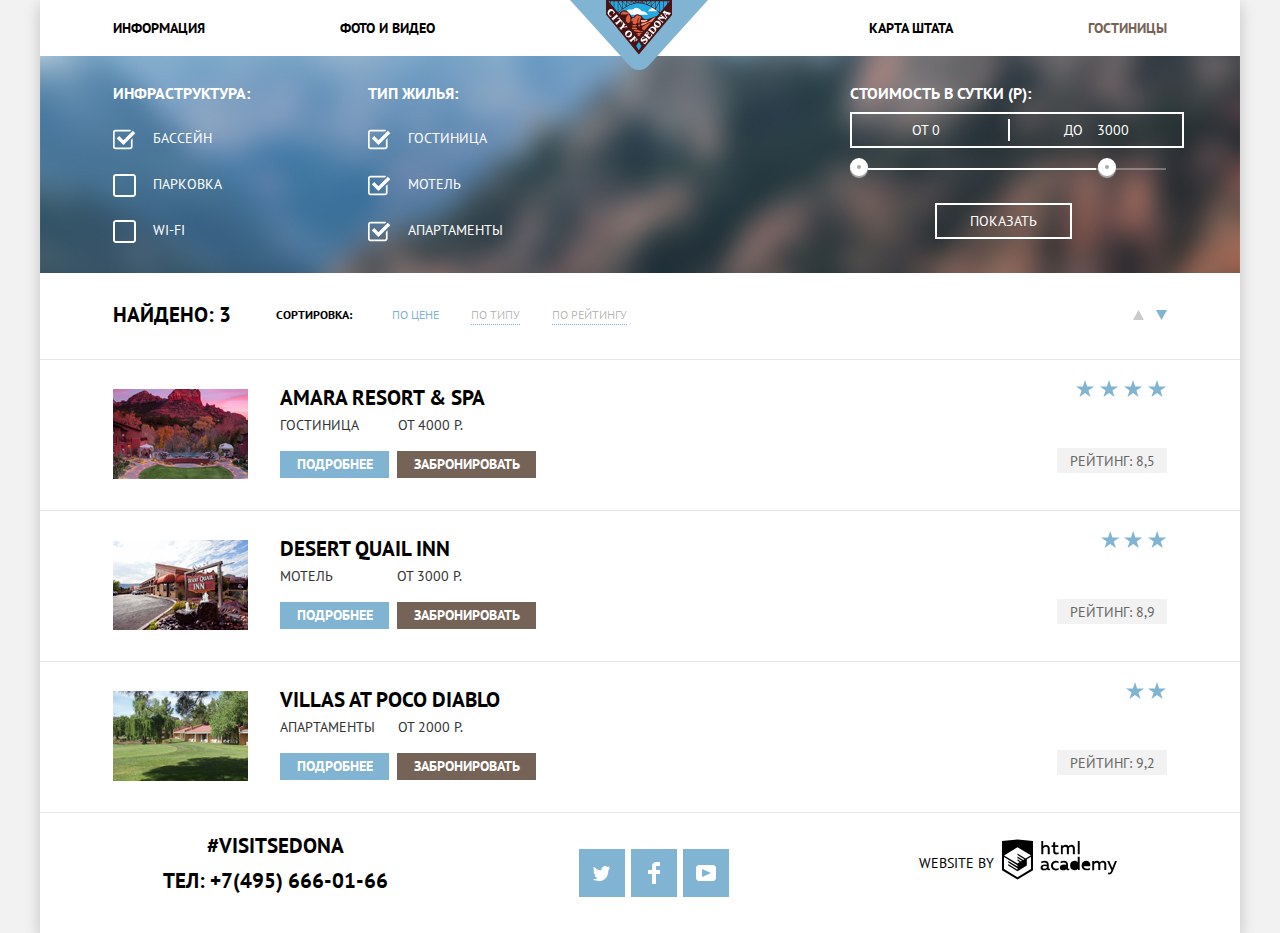
==== commit 014af11b: "№2 01.07 на проверку" ====
--- a/hotels.html
+++ b/hotels.html
@@ -209,7 +209,7 @@
 
   <div class="footer-copyright">
     <p>Website by</p> 
-    <a href="https://htmlacademy.ru/intensive/htmlcss"><svg width="115" height="41" id="Layer_1" data-name="Layer 1" xmlns="http://www.w3.org/2000/svg" viewBox="0 0 113.98 39.78"><defs><style>.cls-1{fill:#231f20;fill-rule:evenodd;}</style></defs><title>logo-htmlacademy</title><path id="logo-htmlacademy" class="cls-1" d="M15.52,1.06h-.17L0,2.72V31.49l15.35,9.35L30.7,31.49V2.72ZM77,2.62H75.09V15.73H77Zm-36.16,0V7.77a4,4,0,0,1,2.85-1.23,3.4,3.4,0,0,1,2.62,1,3.55,3.55,0,0,1,1,2.67v5.55h-2V10.47A2,2,0,0,0,45,9a1.88,1.88,0,0,0-1.29-.72h-.32a3.09,3.09,0,0,0-2.45,1.5v5.95h-2V2.63ZM77,31.48H75.28V30.06a4.07,4.07,0,0,1-3.37,1.66,4.75,4.75,0,0,1,0-9.47,4,4,0,0,1,3.17,1.4V18.32H77ZM47.07,30.06a2,2,0,0,0,.58-.11v1.44a3.33,3.33,0,0,1-1.25.22,1.75,1.75,0,0,1-1.76-1.08,5,5,0,0,1-3.31,1.17A2.77,2.77,0,0,1,38.26,29c0-2.3,2.11-3,3.91-3a11,11,0,0,1,2.29.27v-.33c0-1.07-.8-1.91-2.31-1.91a7.9,7.9,0,0,0-3.17.69V22.83a10.48,10.48,0,0,1,3.37-.59c2.49,0,4,1.21,4,3.94v3.23a.56.56,0,0,0,.13.43.58.58,0,0,0,.39.21h.18Zm-6.8-1.22a1.47,1.47,0,0,0,.5,1,1.38,1.38,0,0,0,1,.35h.12a3.55,3.55,0,0,0,2.54-1.08V27.58a10.27,10.27,0,0,0-1.91-.23c-1.05,0-2.28.36-2.28,1.49ZM56,22.94a5.05,5.05,0,0,0-2.71-.69h-.37a4.53,4.53,0,0,0-3.18,1.47,4.7,4.7,0,0,0-1.23,3.34v.44a4.49,4.49,0,0,0,4.72,4.23,6.38,6.38,0,0,0,2.91-.61V29.27A5.15,5.15,0,0,1,53.6,30a2.88,2.88,0,0,1-2.66-1.42,3,3,0,0,1,0-3.07A2.87,2.87,0,0,1,53.6,24a4.27,4.27,0,0,1,2.42.75Zm10.13,7.12a1.92,1.92,0,0,0,.58-.11v1.44a3.31,3.31,0,0,1-1.24.22,1.76,1.76,0,0,1-1.77-1.08,5,5,0,0,1-3.31,1.17A2.78,2.78,0,0,1,57.34,29c0-2.3,2.11-3,3.92-3a11.1,11.1,0,0,1,2.29.27v-.33c0-1.07-.81-1.91-2.32-1.91a7.85,7.85,0,0,0-3.16.69V22.83a10.43,10.43,0,0,1,3.37-.59c2.49,0,4,1.21,4,3.94v3.23a.59.59,0,0,0,.12.43.61.61,0,0,0,.39.21h.18Zm-6.3-.21a1.46,1.46,0,0,1-.49-1h0c0-1.13,1.16-1.49,2.28-1.49a10.27,10.27,0,0,1,1.91.23v1.53A3.57,3.57,0,0,1,61,30.19h-.11A1.47,1.47,0,0,1,59.85,29.85Zm9.48-2.92a3,3,0,0,1,2.91-3l0,.06a3.09,3.09,0,0,1,2.81,1.86V28a3,3,0,0,1-2.83,1.88A2.94,2.94,0,0,1,69.33,26.93Zm14-4.68c3.49,0,4.7,2.89,4.13,5.49H80.92c.22,1.62,1.76,2.28,3.37,2.28a6.4,6.4,0,0,0,2.78-.64v1.73a7.48,7.48,0,0,1-3.16.61c-2.67,0-5-1.53-5-4.77A4.59,4.59,0,0,1,80,23.68a4.36,4.36,0,0,1,3.08-1.46h.23Zm-2.48,3.93a2.42,2.42,0,0,1,2.57-2.27h0a2.06,2.06,0,0,1,1.67.62,2.21,2.21,0,0,1,.62,1.71H80.87Zm8.62,5.28v-9h1.74v1.08a4,4,0,0,1,2.93-1.38A3,3,0,0,1,97,23.72,4.29,4.29,0,0,1,100,22.28a3.19,3.19,0,0,1,2.49,1,3.34,3.34,0,0,1,.88,2.58v5.61h-2V25.93a1.71,1.71,0,0,0-.37-1.27A1.67,1.67,0,0,0,99.89,24h-.27a2.93,2.93,0,0,0-2.19,1.21v6.23h-2V25.93a1.75,1.75,0,0,0-.38-1.27,1.68,1.68,0,0,0-1.15-.61h-.21a3.12,3.12,0,0,0-2.33,1.39v6.08H89.53Zm24.49-9h-2l-2.65,6.8-3-6.78H104.2l4.22,9.06-.18.45c-.52,1.36-1.24,2-2.19,2a3,3,0,0,1-.89-.13v1.7a5.67,5.67,0,0,0,1.16.15c1.33,0,2.58-.75,3.53-3.09ZM52.69,6.79V3.55l-2,.46V6.73H49.14V8.49h1.65V13a2.74,2.74,0,0,0,.82,2.21,2.65,2.65,0,0,0,2.2.75,7.11,7.11,0,0,0,2.33-.38V13.84a4.57,4.57,0,0,1-1.78.36c-1.14,0-1.67-.39-1.67-1.58V8.51h3.16V6.79Zm5.7,9v-9h1.75V7.83a4,4,0,0,1,2.92-1.38A3,3,0,0,1,65.8,7.89a4.35,4.35,0,0,1,3.07-1.44,3.2,3.2,0,0,1,2.49,1,3.38,3.38,0,0,1,.85,2.62v5.62h-2V10.19a1.75,1.75,0,0,0-.36-1.27A1.65,1.65,0,0,0,68.7,8.3h-.24a2.9,2.9,0,0,0-2.18,1.21v6.23h-2V10.19a1.75,1.75,0,0,0-.36-1.27,1.65,1.65,0,0,0-1.13-.62h-.25A3.13,3.13,0,0,0,60.2,9.69v6.07H58.39ZM28.7,30.3h0v0Zm0-12v12L15.35,38.43,2,30.32V18.51l13.29,8.1V28l-9.11-5.5v1.41l9.16,5.62v1.5L6.19,25.5V27l9.16,5.62,9.23-5.65V20.81Zm0-1.54L25,18.94,23.35,20l-8-4.93V16.5l6.85,4.23-.15.09L21,21.41,15.29,18V19.4l4.47,2.72-1.05.72-3.38-2.05V22.2l2.22,1.34L15.3,24.9l-13.19-8,13.2-8.13ZM15.29,7.27l13.42,8.08V4.56L15.36,3.13,2,4.56V15.35Z" transform="translate(0 -1.06)"/></svg></a>
+    <a href="https://htmlacademy.ru/intensive/htmlcss"><svg width="115" height="41" id="Layer_1" data-name="Layer 1" xmlns="http://www.w3.org/2000/svg" viewBox="0 0 113.98 39.78"><defs></defs><title>logo-htmlacademy</title><path id="logo-htmlacademy" class="cls-1" d="M15.52,1.06h-.17L0,2.72V31.49l15.35,9.35L30.7,31.49V2.72ZM77,2.62H75.09V15.73H77Zm-36.16,0V7.77a4,4,0,0,1,2.85-1.23,3.4,3.4,0,0,1,2.62,1,3.55,3.55,0,0,1,1,2.67v5.55h-2V10.47A2,2,0,0,0,45,9a1.88,1.88,0,0,0-1.29-.72h-.32a3.09,3.09,0,0,0-2.45,1.5v5.95h-2V2.63ZM77,31.48H75.28V30.06a4.07,4.07,0,0,1-3.37,1.66,4.75,4.75,0,0,1,0-9.47,4,4,0,0,1,3.17,1.4V18.32H77ZM47.07,30.06a2,2,0,0,0,.58-.11v1.44a3.33,3.33,0,0,1-1.25.22,1.75,1.75,0,0,1-1.76-1.08,5,5,0,0,1-3.31,1.17A2.77,2.77,0,0,1,38.26,29c0-2.3,2.11-3,3.91-3a11,11,0,0,1,2.29.27v-.33c0-1.07-.8-1.91-2.31-1.91a7.9,7.9,0,0,0-3.17.69V22.83a10.48,10.48,0,0,1,3.37-.59c2.49,0,4,1.21,4,3.94v3.23a.56.56,0,0,0,.13.43.58.58,0,0,0,.39.21h.18Zm-6.8-1.22a1.47,1.47,0,0,0,.5,1,1.38,1.38,0,0,0,1,.35h.12a3.55,3.55,0,0,0,2.54-1.08V27.58a10.27,10.27,0,0,0-1.91-.23c-1.05,0-2.28.36-2.28,1.49ZM56,22.94a5.05,5.05,0,0,0-2.71-.69h-.37a4.53,4.53,0,0,0-3.18,1.47,4.7,4.7,0,0,0-1.23,3.34v.44a4.49,4.49,0,0,0,4.72,4.23,6.38,6.38,0,0,0,2.91-.61V29.27A5.15,5.15,0,0,1,53.6,30a2.88,2.88,0,0,1-2.66-1.42,3,3,0,0,1,0-3.07A2.87,2.87,0,0,1,53.6,24a4.27,4.27,0,0,1,2.42.75Zm10.13,7.12a1.92,1.92,0,0,0,.58-.11v1.44a3.31,3.31,0,0,1-1.24.22,1.76,1.76,0,0,1-1.77-1.08,5,5,0,0,1-3.31,1.17A2.78,2.78,0,0,1,57.34,29c0-2.3,2.11-3,3.92-3a11.1,11.1,0,0,1,2.29.27v-.33c0-1.07-.81-1.91-2.32-1.91a7.85,7.85,0,0,0-3.16.69V22.83a10.43,10.43,0,0,1,3.37-.59c2.49,0,4,1.21,4,3.94v3.23a.59.59,0,0,0,.12.43.61.61,0,0,0,.39.21h.18Zm-6.3-.21a1.46,1.46,0,0,1-.49-1h0c0-1.13,1.16-1.49,2.28-1.49a10.27,10.27,0,0,1,1.91.23v1.53A3.57,3.57,0,0,1,61,30.19h-.11A1.47,1.47,0,0,1,59.85,29.85Zm9.48-2.92a3,3,0,0,1,2.91-3l0,.06a3.09,3.09,0,0,1,2.81,1.86V28a3,3,0,0,1-2.83,1.88A2.94,2.94,0,0,1,69.33,26.93Zm14-4.68c3.49,0,4.7,2.89,4.13,5.49H80.92c.22,1.62,1.76,2.28,3.37,2.28a6.4,6.4,0,0,0,2.78-.64v1.73a7.48,7.48,0,0,1-3.16.61c-2.67,0-5-1.53-5-4.77A4.59,4.59,0,0,1,80,23.68a4.36,4.36,0,0,1,3.08-1.46h.23Zm-2.48,3.93a2.42,2.42,0,0,1,2.57-2.27h0a2.06,2.06,0,0,1,1.67.62,2.21,2.21,0,0,1,.62,1.71H80.87Zm8.62,5.28v-9h1.74v1.08a4,4,0,0,1,2.93-1.38A3,3,0,0,1,97,23.72,4.29,4.29,0,0,1,100,22.28a3.19,3.19,0,0,1,2.49,1,3.34,3.34,0,0,1,.88,2.58v5.61h-2V25.93a1.71,1.71,0,0,0-.37-1.27A1.67,1.67,0,0,0,99.89,24h-.27a2.93,2.93,0,0,0-2.19,1.21v6.23h-2V25.93a1.75,1.75,0,0,0-.38-1.27,1.68,1.68,0,0,0-1.15-.61h-.21a3.12,3.12,0,0,0-2.33,1.39v6.08H89.53Zm24.49-9h-2l-2.65,6.8-3-6.78H104.2l4.22,9.06-.18.45c-.52,1.36-1.24,2-2.19,2a3,3,0,0,1-.89-.13v1.7a5.67,5.67,0,0,0,1.16.15c1.33,0,2.58-.75,3.53-3.09ZM52.69,6.79V3.55l-2,.46V6.73H49.14V8.49h1.65V13a2.74,2.74,0,0,0,.82,2.21,2.65,2.65,0,0,0,2.2.75,7.11,7.11,0,0,0,2.33-.38V13.84a4.57,4.57,0,0,1-1.78.36c-1.14,0-1.67-.39-1.67-1.58V8.51h3.16V6.79Zm5.7,9v-9h1.75V7.83a4,4,0,0,1,2.92-1.38A3,3,0,0,1,65.8,7.89a4.35,4.35,0,0,1,3.07-1.44,3.2,3.2,0,0,1,2.49,1,3.38,3.38,0,0,1,.85,2.62v5.62h-2V10.19a1.75,1.75,0,0,0-.36-1.27A1.65,1.65,0,0,0,68.7,8.3h-.24a2.9,2.9,0,0,0-2.18,1.21v6.23h-2V10.19a1.75,1.75,0,0,0-.36-1.27,1.65,1.65,0,0,0-1.13-.62h-.25A3.13,3.13,0,0,0,60.2,9.69v6.07H58.39ZM28.7,30.3h0v0Zm0-12v12L15.35,38.43,2,30.32V18.51l13.29,8.1V28l-9.11-5.5v1.41l9.16,5.62v1.5L6.19,25.5V27l9.16,5.62,9.23-5.65V20.81Zm0-1.54L25,18.94,23.35,20l-8-4.93V16.5l6.85,4.23-.15.09L21,21.41,15.29,18V19.4l4.47,2.72-1.05.72-3.38-2.05V22.2l2.22,1.34L15.3,24.9l-13.19-8,13.2-8.13ZM15.29,7.27l13.42,8.08V4.56L15.36,3.13,2,4.56V15.35Z" transform="translate(0 -1.06)"/></svg></a>
   </div>
     
 </footer>
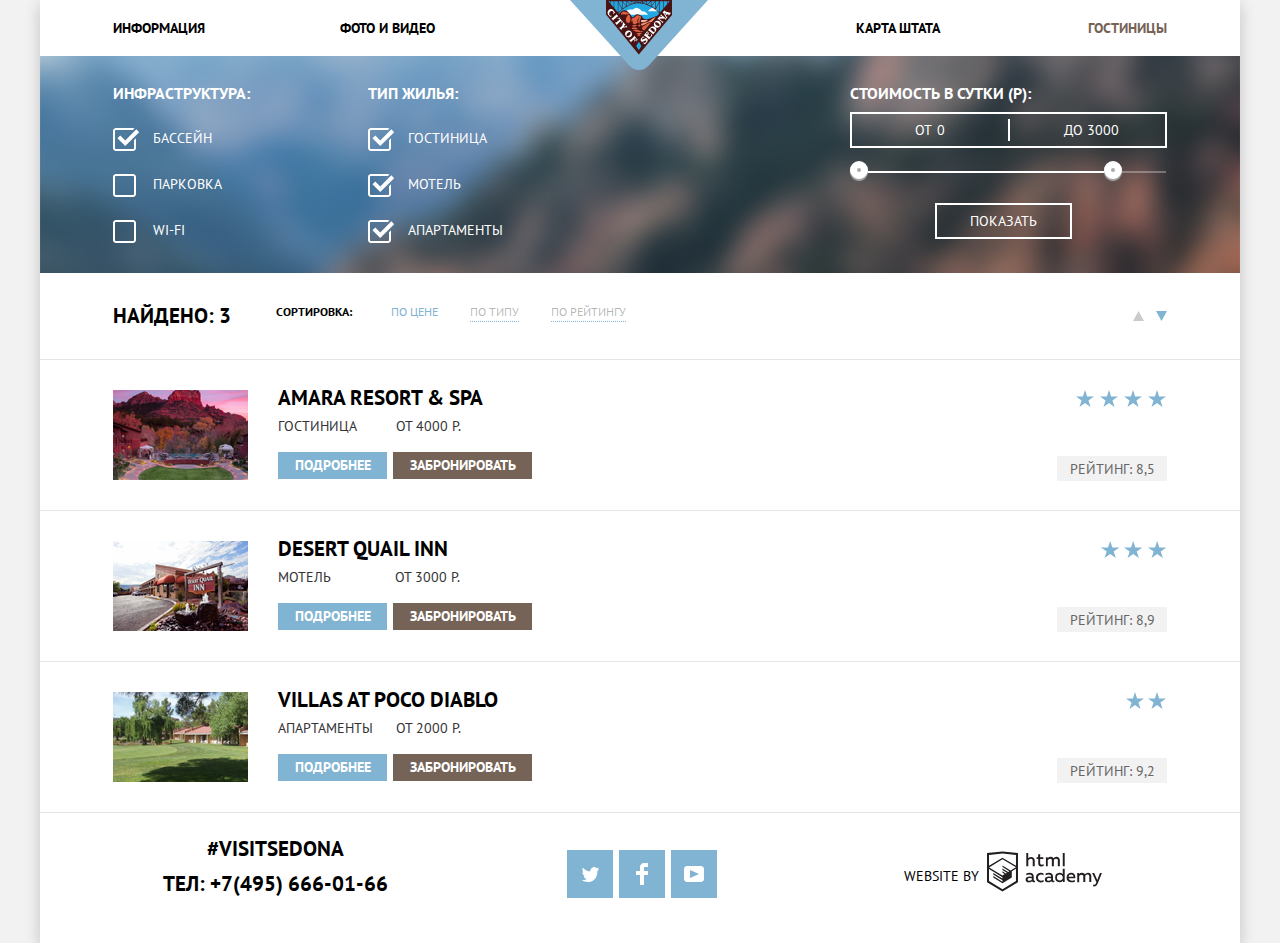
==== commit 9ad8012c: "04.07" ====
--- a/hotels.html
+++ b/hotels.html
@@ -1,5 +1,6 @@
 <!DOCTYPE html>
 <html lang="ru">
+
 <head>
   <meta charset="UTF-8">
   <title>Седона - Гостиницы</title>
@@ -9,214 +10,207 @@
 </head>
 
 <body class="page-body">
-
-<div class="content-container">
-
-<header class="main-header">
-  
-  <div class="main-header-logo-container">
-    <a href="index.html" class="main-header-logo">
-      <img src="img/logo-sedona.svg" width="138" height="70" alt="Логотип Седона">
-    </a>
+  <div class="content-container">
+    <header class="main-header">
+      <div class="main-header-logo-container">
+        <a href="index.html" class="main-header-logo">
+          <img src="img/logo-sedona.svg" width="138" height="70" alt="Логотип Седона">
+        </a>
+      </div>
+      <nav class="main-navigation">
+        <ul class="main-navigation-list">
+          <li><a href="#">Информация</a></li>
+          <li><a href="#">Фото и видео</a></li>
+          <li><a href="#">Карта штата</a></li>
+          <li class="active">Гостиницы</li>
+        </ul>
+      </nav>
+    </header>
+    <main class="main-container">
+      <section class="filter">
+        <h2 class="visually-hidden">Фильтр каталога</h2>
+        <form class="filter-form" action="https://echo.htmlacademy.ru" method="get">
+          <fieldset class="infrastructure-block">
+            <legend>Инфраструктура:</legend>
+            <ul class="checkbox-group">
+              <li class="filter-option filter-checkbox">
+                <input class="visually-hidden filter-input-checkbox filter-input" type="checkbox" name="pool" id="filter-pool" tabindex="0" checked>
+                <label for="filter-pool">Бассейн</label>
+              </li>
+              <li class="filter-option filter-checkbox">
+                <input class="visually-hidden filter-input-checkbox filter-input" type="checkbox" name="parking" id="filter-parking" tabindex="0">
+                <label for="filter-parking">Парковка</label>
+              </li>
+              <li class="filter-option filter-checkbox">
+                <input class="visually-hidden filter-input-checkbox filter-input" type="checkbox" name="wi-fi" id="filter-wi-fi" tabindex="0">
+                <label for="filter-wi-fi">Wi-fi</label>
+              </li>
+            </ul>
+          </fieldset>
+          <fieldset class="lodging-block">
+            <legend>Тип жилья:</legend>
+            <ul>
+              <li class="filter-option filter-checkbox">
+                <input class="visually-hidden filter-input-checkbox filter-input" type="checkbox" name="hotel" id="filter-hotel" tabindex="0" checked>
+                <label for="filter-hotel">Гостиница</label>
+              </li>
+              <li class="filter-option filter-checkbox">
+                <input class="visually-hidden filter-input-checkbox filter-input" type="checkbox" name="motel" id="filter-motel" tabindex="0" checked>
+                <label for="filter-motel">Мотель</label>
+              </li>
+              <li class="filter-option filter-checkbox">
+                <input class="visually-hidden filter-input-checkbox filter-input" type="checkbox" name="apartments" id="filter-apartments" tabindex="0" checked>
+                <label for="filter-apartments">Апартаменты</label>
+              </li>
+            </ul>
+          </fieldset>
+          <fieldset class="price-block">
+            <legend>Стоимость в сутки (р):</legend>
+            <div class="price-controls">
+              <label class="min-price" for="min-price" s> от </label>
+              <input class="min-price" id="min-price" type="number" name="min-price" placeholder="0" onfocus="(this.placeholder='')" onblur="(this.placeholder='0')" onkeypress="this.value=this.value.substring(0,6);">
+              <label class="max-price" for="max-price"> до </label>
+              <input class="max-price" id="max-price" type="number" name="max-price" placeholder="3000" onfocus="(this.placeholder='')" onblur="(this.placeholder='3000')" onkeypress="this.value=this.value.substring(0,6);">
+            </div>
+            <div class="range-controls">
+              <div class="scale">
+                <div class="bar"></div>
+              </div>
+              <div class="toggle toggle-min" tabindex="0"></div>
+              <div class="toggle toggle-max" tabindex="0"></div>
+            </div>
+            <button class="filter-button-submit" type="submit">Показать</button>
+          </fieldset>
+        </form>
+      </section>
+      <section class="search-result">
+        <h2 class="visually-hidden">Результаты поиска</h2>
+        <p>Найдено: 3</p>
+        <h3>Сортировка:</h3>
+        <ul class="sort-links">
+          <li><a href="#" class="sort-link active">По цене</a></li>
+          <li><a href="#" class="sort-link">По типу</a></li>
+          <li><a href="#" class="sort-link">По рейтингу</a></li>
+        </ul>
+        <div class="scroll-sort-links-container">
+          <ul class="scroll-sort-links">
+            <li>
+              <a href="#">
+                <svg width="11" height="10" viewBox="0 0 11 10" fill="none" xmlns="http://www.w3.org/2000/svg">
+                  <path d="M5.5 0L0 10H11L5.5 0Z" fill="#CACACA" /></svg>
+              </a>
+            </li>
+            <li>
+              <a href="#" class="active-svg">
+                <svg width="11" height="10" viewBox="0 0 11 10" fill="none" xmlns="http://www.w3.org/2000/svg">
+                  <path d="M5.5 10L0 0H11" fill="#CACACA" /></svg>
+              </a>
+            </li>
+          </ul>
+        </div>
+      </section>
+      <section class="description-block">
+        <h2 class="visually-hidden">Описание найденных гостиниц</h2>
+        <ul class="description-block-lodging">
+          <li class="description-item">
+            <div class="image-block">
+              <img src="img/amara.jpg" width="135" height="90" alt="Amara Resort & Spa">
+            </div>
+            <div class="text-block">
+              <h3><a class="description-name" href="#">Amara Resort &amp; Spa</a></h3>
+              <p>Гостиница</p>
+              <p class="amara-price">от 4000 р.</p>
+              <div class="description-links">
+                <a class="description-link description-link-more" href="#"><span>Подробнее</span></a>
+                <a class="description-link description-link-booking" href="#"><span>Забронировать</span></a>
+              </div>
+            </div>
+            <div class="rating-block">
+              <div class="four-stars"></div>
+              <p class="rating">Рейтинг: 8,5</p>
+            </div>
+          </li>
+          <li class="description-item">
+            <div class="image-block">
+              <img src="img/desert.jpg" width="135" height="90" alt="Desert Quail Inn">
+            </div>
+            <div class="text-block">
+              <h3><a class="description-name" href="#">Desert Quail Inn</a></h3>
+              <p>Мотель</p>
+              <p class="desert-price">от 3000 р.</p>
+              <div class="description-links">
+                <a class="description-link description-link-more" href="#"><span>Подробнее</span></a>
+                <a class="description-link description-link-booking" href="#"><span>Забронировать</span></a>
+              </div>
+            </div>
+            <div class="rating-block">
+              <div class="three-stars"></div>
+              <p class="rating">Рейтинг: 8,9</p>
+            </div>
+          </li>
+          <li class="description-item">
+            <div class="image-block">
+              <img src="img/villas.jpg" width="135" height="90" alt="Villas at Poco Diablo">
+            </div>
+            <div class="text-block">
+              <h3><a class="description-name" href="#">Villas at Poco Diablo</a></h3>
+              <p>Апартаменты</p>
+              <p class="villas-price">от 2000 р.</p>
+              <div class="description-links">
+                <a class="description-link description-link-more" href="#"><span>Подробнее</span></a>
+                <a class="description-link description-link-booking" href="#"><span>Забронировать</span></a>
+              </div>
+            </div>
+            <div class="rating-block">
+              <div class="two-stars"></div>
+              <p class="rating">Рейтинг: 9,2</p>
+            </div>
+          </li>
+        </ul>
+      </section>
+    </main>
+    <footer class="page-footer">
+      <section class="footer-contacts">
+        <h2 class="visually-hidden">Контактная информация</h2>
+        <p>#Visitsedona</p>
+        <p><a href="tel:+74956660166">Тел: +7(495) 666-01-66</a></p>
+      </section>
+      <section class="footer-social">
+        <h2 class="visually-hidden">Мы в соцсетях</h2>
+        <ul class="social-button-list">
+          <li class="social-button">
+            <a class="social-button-twitter" href="#">
+              <span class="visually-hidden">Твиттер</span>
+              <svg width="17" height="17" viewBox="0 0 17 17" fill="none" xmlns="http://www.w3.org/2000/svg">
+                <path d="M10.95 1.14409C12.635 0.648089 13.934 1.41409 14.527 2.32309C15.2 2.09209 15.858 1.84209 16.538 1.61509C16.5249 2.30145 16.2117 2.94761 15.681 3.38309C16.366 3.55309 16.985 2.89209 16.985 2.89209C16.816 3.89209 15.979 4.68009 15.422 4.91609C15.191 11.6661 12.247 16.1331 5.34498 15.9981H4.89898C4.48898 15.9981 0.734977 15.5381 0.000976562 14.1111C2.27198 14.3071 3.89398 13.6891 4.69398 12.9341C3.73398 12.6341 2.01498 12.4571 1.71498 9.98409C2.06398 10.0901 2.27898 10.2121 2.90498 10.1031C1.70498 9.24709 0.373977 8.53009 0.447977 6.33009C0.732977 6.65809 1.51498 6.86609 1.78798 6.80209C1.08498 6.56109 -0.182023 3.44209 0.893977 1.85009C2.71198 3.70409 4.62898 5.45609 8.04598 5.62309C8.25398 3.33009 9.18298 1.79309 10.95 1.14409Z" fill="white" /></svg>
+            </a>
+          </li>
+          <li class="social-button">
+            <a class="social-button-facebook" href="#">
+              <span class="visually-hidden">Фэйсбук</span>
+              <svg width="12" height="22" viewBox="0 0 12 22" fill="none" xmlns="http://www.w3.org/2000/svg">
+                <path d="M12 4V0H8C5.79086 0 4 1.79086 4 4V8H0V12H4V22H8V12H12V8H8V4H12Z" fill="white" /></svg>
+            </a>
+          </li>
+          <li class="social-button">
+            <a class="social-button-youtube" href="#">
+              <span class="visually-hidden">Ютуб</span>
+              <svg width="20" height="16" viewBox="0 0 20 16" fill="none" xmlns="http://www.w3.org/2000/svg">
+                <path fill-rule="evenodd" clip-rule="evenodd" d="M3 0H17C18.65 0 20 1.35 20 3V13C20 14.65 18.65 16 17 16H3C1.35 16 0 14.65 0 13V3C0 1.35 1.35 0 3 0ZM6.027 4.002V11.998L15.014 8L6.027 4.002Z" fill="white" /></svg>
+            </a>
+          </li>
+        </ul>
+      </section>
+      <div class="footer-copyright">
+        <p>Website by</p>
+        <a href="https://htmlacademy.ru/intensive/htmlcss"><svg width="115" height="41" id="Layer_1" data-name="Layer 1" xmlns="http://www.w3.org/2000/svg" viewBox="0 0 113.98 39.78">
+            <defs></defs>
+            <title>logo-htmlacademy</title>
+            <path id="logo-htmlacademy" class="cls-1" d="M15.52,1.06h-.17L0,2.72V31.49l15.35,9.35L30.7,31.49V2.72ZM77,2.62H75.09V15.73H77Zm-36.16,0V7.77a4,4,0,0,1,2.85-1.23,3.4,3.4,0,0,1,2.62,1,3.55,3.55,0,0,1,1,2.67v5.55h-2V10.47A2,2,0,0,0,45,9a1.88,1.88,0,0,0-1.29-.72h-.32a3.09,3.09,0,0,0-2.45,1.5v5.95h-2V2.63ZM77,31.48H75.28V30.06a4.07,4.07,0,0,1-3.37,1.66,4.75,4.75,0,0,1,0-9.47,4,4,0,0,1,3.17,1.4V18.32H77ZM47.07,30.06a2,2,0,0,0,.58-.11v1.44a3.33,3.33,0,0,1-1.25.22,1.75,1.75,0,0,1-1.76-1.08,5,5,0,0,1-3.31,1.17A2.77,2.77,0,0,1,38.26,29c0-2.3,2.11-3,3.91-3a11,11,0,0,1,2.29.27v-.33c0-1.07-.8-1.91-2.31-1.91a7.9,7.9,0,0,0-3.17.69V22.83a10.48,10.48,0,0,1,3.37-.59c2.49,0,4,1.21,4,3.94v3.23a.56.56,0,0,0,.13.43.58.58,0,0,0,.39.21h.18Zm-6.8-1.22a1.47,1.47,0,0,0,.5,1,1.38,1.38,0,0,0,1,.35h.12a3.55,3.55,0,0,0,2.54-1.08V27.58a10.27,10.27,0,0,0-1.91-.23c-1.05,0-2.28.36-2.28,1.49ZM56,22.94a5.05,5.05,0,0,0-2.71-.69h-.37a4.53,4.53,0,0,0-3.18,1.47,4.7,4.7,0,0,0-1.23,3.34v.44a4.49,4.49,0,0,0,4.72,4.23,6.38,6.38,0,0,0,2.91-.61V29.27A5.15,5.15,0,0,1,53.6,30a2.88,2.88,0,0,1-2.66-1.42,3,3,0,0,1,0-3.07A2.87,2.87,0,0,1,53.6,24a4.27,4.27,0,0,1,2.42.75Zm10.13,7.12a1.92,1.92,0,0,0,.58-.11v1.44a3.31,3.31,0,0,1-1.24.22,1.76,1.76,0,0,1-1.77-1.08,5,5,0,0,1-3.31,1.17A2.78,2.78,0,0,1,57.34,29c0-2.3,2.11-3,3.92-3a11.1,11.1,0,0,1,2.29.27v-.33c0-1.07-.81-1.91-2.32-1.91a7.85,7.85,0,0,0-3.16.69V22.83a10.43,10.43,0,0,1,3.37-.59c2.49,0,4,1.21,4,3.94v3.23a.59.59,0,0,0,.12.43.61.61,0,0,0,.39.21h.18Zm-6.3-.21a1.46,1.46,0,0,1-.49-1h0c0-1.13,1.16-1.49,2.28-1.49a10.27,10.27,0,0,1,1.91.23v1.53A3.57,3.57,0,0,1,61,30.19h-.11A1.47,1.47,0,0,1,59.85,29.85Zm9.48-2.92a3,3,0,0,1,2.91-3l0,.06a3.09,3.09,0,0,1,2.81,1.86V28a3,3,0,0,1-2.83,1.88A2.94,2.94,0,0,1,69.33,26.93Zm14-4.68c3.49,0,4.7,2.89,4.13,5.49H80.92c.22,1.62,1.76,2.28,3.37,2.28a6.4,6.4,0,0,0,2.78-.64v1.73a7.48,7.48,0,0,1-3.16.61c-2.67,0-5-1.53-5-4.77A4.59,4.59,0,0,1,80,23.68a4.36,4.36,0,0,1,3.08-1.46h.23Zm-2.48,3.93a2.42,2.42,0,0,1,2.57-2.27h0a2.06,2.06,0,0,1,1.67.62,2.21,2.21,0,0,1,.62,1.71H80.87Zm8.62,5.28v-9h1.74v1.08a4,4,0,0,1,2.93-1.38A3,3,0,0,1,97,23.72,4.29,4.29,0,0,1,100,22.28a3.19,3.19,0,0,1,2.49,1,3.34,3.34,0,0,1,.88,2.58v5.61h-2V25.93a1.71,1.71,0,0,0-.37-1.27A1.67,1.67,0,0,0,99.89,24h-.27a2.93,2.93,0,0,0-2.19,1.21v6.23h-2V25.93a1.75,1.75,0,0,0-.38-1.27,1.68,1.68,0,0,0-1.15-.61h-.21a3.12,3.12,0,0,0-2.33,1.39v6.08H89.53Zm24.49-9h-2l-2.65,6.8-3-6.78H104.2l4.22,9.06-.18.45c-.52,1.36-1.24,2-2.19,2a3,3,0,0,1-.89-.13v1.7a5.67,5.67,0,0,0,1.16.15c1.33,0,2.58-.75,3.53-3.09ZM52.69,6.79V3.55l-2,.46V6.73H49.14V8.49h1.65V13a2.74,2.74,0,0,0,.82,2.21,2.65,2.65,0,0,0,2.2.75,7.11,7.11,0,0,0,2.33-.38V13.84a4.57,4.57,0,0,1-1.78.36c-1.14,0-1.67-.39-1.67-1.58V8.51h3.16V6.79Zm5.7,9v-9h1.75V7.83a4,4,0,0,1,2.92-1.38A3,3,0,0,1,65.8,7.89a4.35,4.35,0,0,1,3.07-1.44,3.2,3.2,0,0,1,2.49,1,3.38,3.38,0,0,1,.85,2.62v5.62h-2V10.19a1.75,1.75,0,0,0-.36-1.27A1.65,1.65,0,0,0,68.7,8.3h-.24a2.9,2.9,0,0,0-2.18,1.21v6.23h-2V10.19a1.75,1.75,0,0,0-.36-1.27,1.65,1.65,0,0,0-1.13-.62h-.25A3.13,3.13,0,0,0,60.2,9.69v6.07H58.39ZM28.7,30.3h0v0Zm0-12v12L15.35,38.43,2,30.32V18.51l13.29,8.1V28l-9.11-5.5v1.41l9.16,5.62v1.5L6.19,25.5V27l9.16,5.62,9.23-5.65V20.81Zm0-1.54L25,18.94,23.35,20l-8-4.93V16.5l6.85,4.23-.15.09L21,21.41,15.29,18V19.4l4.47,2.72-1.05.72-3.38-2.05V22.2l2.22,1.34L15.3,24.9l-13.19-8,13.2-8.13ZM15.29,7.27l13.42,8.08V4.56L15.36,3.13,2,4.56V15.35Z" transform="translate(0 -1.06)" />
+          </svg></a>
+      </div>
+    </footer>
   </div>
-
-  <nav class="main-navigation">
-    <div class="main-navigation-wrapper">
-      <ul  class="site-navigation">
-        <li><a href="#">Информация</a></li>
-        <li><a href="#">Фото и видео</a></li>
-        <li><a href="#">Карта штата</a></li>
-        <li class="nav-active">Гостиницы</li>
-      </ul>
-    </div>
-  </nav>
-
-</header>
-
-<main class="main-container">
-
-  <section class="filter">
-    <h2 class="visually-hidden">Фильтр каталога</h2>
-    <form class="filter-form" action="https://echo.htmlacademy.ru" method="get">
-      <fieldset class="infrastructure-block">
-        <legend>Инфраструктура:</legend>
-        <ul class="checkbox-group">
-          <li class="filter-option filter-checkbox">
-            <input class="visually-hidden filter-input-checkbox filter-input" type="checkbox" name="pool" id="filter-pool" tabindex="0" checked>
-            <label for="filter-pool">Бассейн</label> 
-          </li>
-          <li class="filter-option filter-checkbox">            
-            <input class="visually-hidden filter-input-checkbox filter-input" type="checkbox" name="parking" id="filter-parking" tabindex="0">
-            <label for="filter-parking">Парковка</label>           
-          </li>
-          <li class="filter-option filter-checkbox">
-            <input class="visually-hidden filter-input-checkbox filter-input" type="checkbox" name="wi-fi" id="filter-wi-fi" tabindex="0">
-            <label for="filter-wi-fi">Wi-fi</label>        
-          </li>
-        </ul>
-      </fieldset>
-      <fieldset class="lodging-block">
-        <legend>Тип жилья:</legend>
-        <ul>
-          <li class="filter-option filter-checkbox">
-            <input class="visually-hidden filter-input-checkbox filter-input" type="checkbox" name="hotel" id="filter-hotel" tabindex="0" checked>
-            <label for="filter-hotel">Гостиница</label>          
-          </li>
-          <li class="filter-option filter-checkbox">
-            <input class="visually-hidden filter-input-checkbox filter-input" type="checkbox" name="motel" id="filter-motel" tabindex="0" checked>
-            <label for="filter-motel">Мотель</label>        
-          </li>
-          <li class="filter-option filter-checkbox">
-            <input class="visually-hidden filter-input-checkbox filter-input" type="checkbox" name="apartments" id="filter-apartments" tabindex="0" checked>
-            <label for="filter-apartments">Апартаменты</label>
-          </li>
-        </ul>
-      </fieldset>
-      <fieldset class="price-block">
-       <legend>Стоимость в сутки (р):</legend>
-        <div class="price-controls">
-          <label class="min-price" for="min-price"> от </label><input class="min-price" id="min-price" type="number" name="min-price" placeholder="0" onfocus="(this.placeholder='')">
-          <label class="max-price" for="max-price"> до </label><input class="max-price"  id="max-price" type="number" name="max-price" placeholder="3000" onfocus="(this.placeholder='')">
-        </div>
-        <div class="range-controls">
-          <div class="scale">
-            <div class="bar"></div>
-          </div>
-          <div class="toggle toggle-min" tabindex="0"></div>
-          <div class="toggle toggle-max" tabindex="0"></div>
-        </div>
-        <button class="filter-button-submit" type="submit">Показать</button>
-      </fieldset>  
-    </form>  
-  </section>
-
-  <section class="search-result">
-    <h2 class="visually-hidden">Результаты поиска</h2>
-    <p>Найдено: 3</p>
-    <h3>Сортировка:</h3>
-    <ul class="sort-links">
-      <li><a href="#" class="sort-link active">По цене</a></li>
-      <li><a href="#" class="sort-link">По типу</a></li>
-      <li><a href="#" class="sort-link">По рейтингу</a></li>
-    </ul>
-    <ul class="scroll-sort-links">
-      <li>
-        <a href="#">
-          <svg width="11" height="10" viewBox="0 0 11 10" fill="none" xmlns="http://www.w3.org/2000/svg"><path d="M5.5 0L0 10H11L5.5 0Z" fill="#CACACA"/></svg>
-        </a>
-      </li>
-      <li>
-        <a href="#" class="active-svg">
-          <svg width="11" height="10" viewBox="0 0 11 10" fill="none" xmlns="http://www.w3.org/2000/svg"><path d="M5.5 10L0 0H11" fill="#CACACA"/></svg>
-        </a>
-      </li>
-    </ul>
-  </section>
- 
-  <section class="description-block">
-    <h2 class="visually-hidden">Описание найденных гостиниц</h2>
-      <ul class="description-block-lodging">
-        <li class="description-item">
-          <div class="image-block">
-            <img src="img/amara.jpg" width="135" height="90" alt="Amara Resort & Spa">
-          </div>
-          <div class="text-block">
-            <h3><a class="description-name" href="#">Amara Resort &amp; Spa</a></h3>
-            <p>Гостиница</p>
-            <p class="amara-price">от 4000 р.</p>
-            <div class="description-links">
-              <a class="description-link description-link-more" href="#"><span>Подробнее</span></a>
-              <a class="description-link description-link-booking" href="#"><span>Забронировать</span></a>
-            </div>
-          </div>
-          <div class="rating-block">
-            <div class="four-stars"></div>
-            <p class="rating">Рейтинг: 8,5</p>
-          </div>
-        </li>
-        <li class="description-item">
-          <div class="image-block">
-            <img src="img/desert.jpg" width="135" height="90" alt="Desert Quail Inn">
-          </div>
-          <div class="text-block">
-            <h3><a class="description-name" href="#">Desert Quail Inn</a></h3>
-            <p>Мотель</p>
-            <p class="desert-price">от 3000 р.</p>
-            <div class="description-links">
-              <a class="description-link description-link-more" href="#"><span>Подробнее</span></a>
-              <a class="description-link description-link-booking" href="#"><span>Забронировать</span></a>
-            </div>
-          </div>
-          <div class="rating-block">
-           <div class="three-stars"></div>
-           <p class="rating">Рейтинг: 8,9</p>
-          </div>
-        </li>
-        <li class="description-item">
-          <div class="image-block">
-            <img src="img/villas.jpg" width="135" height="90" alt="Villas at Poco Diablo">
-          </div>
-          <div class="text-block">
-            <h3><a class="description-name" href="#">Villas at Poco Diablo</a></h3>
-            <p>Апартаменты</p>
-            <p class="villas-price">от 2000 р.</p>
-            <div class="description-links">
-              <a class="description-link description-link-more" href="#"><span>Подробнее</span></a>
-              <a class="description-link description-link-booking" href="#"><span>Забронировать</span></a>
-            </div>
-          </div>
-          <div class="rating-block">
-            <div class="two-stars"></div>
-            <p class="rating">Рейтинг: 9,2</p>
-          </div>
-        </li>
-      </ul>
-  </section>
-
-</main>
-
-<footer class="page-footer">
-
-  <section class="footer-contacts">
-    <h2 class="visually-hidden">Контактная информация</h2>
-    <p>#Visitsedona</p>
-    <p><a href="tel:+74956660166">Тел: +7(495) 666-01-66</a></p>
-  </section>
-
- <section class="footer-social">
-    <h2 class="visually-hidden">Мы в соцсетях</h2>
-      <ul class="social-button-list">
-        <li class="social-button">
-          <a class="social-button-twitter" href="#">
-            <span class="visually-hidden">Твиттер</span>
-            <svg width="17" height="17" viewBox="0 0 17 17" fill="none" xmlns="http://www.w3.org/2000/svg"><path d="M10.95 1.14409C12.635 0.648089 13.934 1.41409 14.527 2.32309C15.2 2.09209 15.858 1.84209 16.538 1.61509C16.5249 2.30145 16.2117 2.94761 15.681 3.38309C16.366 3.55309 16.985 2.89209 16.985 2.89209C16.816 3.89209 15.979 4.68009 15.422 4.91609C15.191 11.6661 12.247 16.1331 5.34498 15.9981H4.89898C4.48898 15.9981 0.734977 15.5381 0.000976562 14.1111C2.27198 14.3071 3.89398 13.6891 4.69398 12.9341C3.73398 12.6341 2.01498 12.4571 1.71498 9.98409C2.06398 10.0901 2.27898 10.2121 2.90498 10.1031C1.70498 9.24709 0.373977 8.53009 0.447977 6.33009C0.732977 6.65809 1.51498 6.86609 1.78798 6.80209C1.08498 6.56109 -0.182023 3.44209 0.893977 1.85009C2.71198 3.70409 4.62898 5.45609 8.04598 5.62309C8.25398 3.33009 9.18298 1.79309 10.95 1.14409Z" fill="white"/></svg>
-          </a>
-        </li>
-        <li class="social-button">
-          <a class="social-button-facebook" href="#">
-            <span class="visually-hidden">Фэйсбук</span>
-              <svg width="12" height="22" viewBox="0 0 12 22" fill="none" xmlns="http://www.w3.org/2000/svg"><path d="M12 4V0H8C5.79086 0 4 1.79086 4 4V8H0V12H4V22H8V12H12V8H8V4H12Z" fill="white"/></svg>
-          </a>
-        </li>
-        <li class="social-button">
-          <a class="social-button-youtube" href="#">
-            <span class="visually-hidden">Ютуб</span>
-             <svg width="20" height="16" viewBox="0 0 20 16" fill="none" xmlns="http://www.w3.org/2000/svg"><path fill-rule="evenodd" clip-rule="evenodd" d="M3 0H17C18.65 0 20 1.35 20 3V13C20 14.65 18.65 16 17 16H3C1.35 16 0 14.65 0 13V3C0 1.35 1.35 0 3 0ZM6.027 4.002V11.998L15.014 8L6.027 4.002Z" fill="white"/></svg>
-          </a>
-        </li>
-      </ul>
-  </section>
-
-  <div class="footer-copyright">
-    <p>Website by</p> 
-    <a href="https://htmlacademy.ru/intensive/htmlcss"><svg width="115" height="41" id="Layer_1" data-name="Layer 1" xmlns="http://www.w3.org/2000/svg" viewBox="0 0 113.98 39.78"><defs></defs><title>logo-htmlacademy</title><path id="logo-htmlacademy" class="cls-1" d="M15.52,1.06h-.17L0,2.72V31.49l15.35,9.35L30.7,31.49V2.72ZM77,2.62H75.09V15.73H77Zm-36.16,0V7.77a4,4,0,0,1,2.85-1.23,3.4,3.4,0,0,1,2.62,1,3.55,3.55,0,0,1,1,2.67v5.55h-2V10.47A2,2,0,0,0,45,9a1.88,1.88,0,0,0-1.29-.72h-.32a3.09,3.09,0,0,0-2.45,1.5v5.95h-2V2.63ZM77,31.48H75.28V30.06a4.07,4.07,0,0,1-3.37,1.66,4.75,4.75,0,0,1,0-9.47,4,4,0,0,1,3.17,1.4V18.32H77ZM47.07,30.06a2,2,0,0,0,.58-.11v1.44a3.33,3.33,0,0,1-1.25.22,1.75,1.75,0,0,1-1.76-1.08,5,5,0,0,1-3.31,1.17A2.77,2.77,0,0,1,38.26,29c0-2.3,2.11-3,3.91-3a11,11,0,0,1,2.29.27v-.33c0-1.07-.8-1.91-2.31-1.91a7.9,7.9,0,0,0-3.17.69V22.83a10.48,10.48,0,0,1,3.37-.59c2.49,0,4,1.21,4,3.94v3.23a.56.56,0,0,0,.13.43.58.58,0,0,0,.39.21h.18Zm-6.8-1.22a1.47,1.47,0,0,0,.5,1,1.38,1.38,0,0,0,1,.35h.12a3.55,3.55,0,0,0,2.54-1.08V27.58a10.27,10.27,0,0,0-1.91-.23c-1.05,0-2.28.36-2.28,1.49ZM56,22.94a5.05,5.05,0,0,0-2.71-.69h-.37a4.53,4.53,0,0,0-3.18,1.47,4.7,4.7,0,0,0-1.23,3.34v.44a4.49,4.49,0,0,0,4.72,4.23,6.38,6.38,0,0,0,2.91-.61V29.27A5.15,5.15,0,0,1,53.6,30a2.88,2.88,0,0,1-2.66-1.42,3,3,0,0,1,0-3.07A2.87,2.87,0,0,1,53.6,24a4.27,4.27,0,0,1,2.42.75Zm10.13,7.12a1.92,1.92,0,0,0,.58-.11v1.44a3.31,3.31,0,0,1-1.24.22,1.76,1.76,0,0,1-1.77-1.08,5,5,0,0,1-3.31,1.17A2.78,2.78,0,0,1,57.34,29c0-2.3,2.11-3,3.92-3a11.1,11.1,0,0,1,2.29.27v-.33c0-1.07-.81-1.91-2.32-1.91a7.85,7.85,0,0,0-3.16.69V22.83a10.43,10.43,0,0,1,3.37-.59c2.49,0,4,1.21,4,3.94v3.23a.59.59,0,0,0,.12.43.61.61,0,0,0,.39.21h.18Zm-6.3-.21a1.46,1.46,0,0,1-.49-1h0c0-1.13,1.16-1.49,2.28-1.49a10.27,10.27,0,0,1,1.91.23v1.53A3.57,3.57,0,0,1,61,30.19h-.11A1.47,1.47,0,0,1,59.85,29.85Zm9.48-2.92a3,3,0,0,1,2.91-3l0,.06a3.09,3.09,0,0,1,2.81,1.86V28a3,3,0,0,1-2.83,1.88A2.94,2.94,0,0,1,69.33,26.93Zm14-4.68c3.49,0,4.7,2.89,4.13,5.49H80.92c.22,1.62,1.76,2.28,3.37,2.28a6.4,6.4,0,0,0,2.78-.64v1.73a7.48,7.48,0,0,1-3.16.61c-2.67,0-5-1.53-5-4.77A4.59,4.59,0,0,1,80,23.68a4.36,4.36,0,0,1,3.08-1.46h.23Zm-2.48,3.93a2.42,2.42,0,0,1,2.57-2.27h0a2.06,2.06,0,0,1,1.67.62,2.21,2.21,0,0,1,.62,1.71H80.87Zm8.62,5.28v-9h1.74v1.08a4,4,0,0,1,2.93-1.38A3,3,0,0,1,97,23.72,4.29,4.29,0,0,1,100,22.28a3.19,3.19,0,0,1,2.49,1,3.34,3.34,0,0,1,.88,2.58v5.61h-2V25.93a1.71,1.71,0,0,0-.37-1.27A1.67,1.67,0,0,0,99.89,24h-.27a2.93,2.93,0,0,0-2.19,1.21v6.23h-2V25.93a1.75,1.75,0,0,0-.38-1.27,1.68,1.68,0,0,0-1.15-.61h-.21a3.12,3.12,0,0,0-2.33,1.39v6.08H89.53Zm24.49-9h-2l-2.65,6.8-3-6.78H104.2l4.22,9.06-.18.45c-.52,1.36-1.24,2-2.19,2a3,3,0,0,1-.89-.13v1.7a5.67,5.67,0,0,0,1.16.15c1.33,0,2.58-.75,3.53-3.09ZM52.69,6.79V3.55l-2,.46V6.73H49.14V8.49h1.65V13a2.74,2.74,0,0,0,.82,2.21,2.65,2.65,0,0,0,2.2.75,7.11,7.11,0,0,0,2.33-.38V13.84a4.57,4.57,0,0,1-1.78.36c-1.14,0-1.67-.39-1.67-1.58V8.51h3.16V6.79Zm5.7,9v-9h1.75V7.83a4,4,0,0,1,2.92-1.38A3,3,0,0,1,65.8,7.89a4.35,4.35,0,0,1,3.07-1.44,3.2,3.2,0,0,1,2.49,1,3.38,3.38,0,0,1,.85,2.62v5.62h-2V10.19a1.75,1.75,0,0,0-.36-1.27A1.65,1.65,0,0,0,68.7,8.3h-.24a2.9,2.9,0,0,0-2.18,1.21v6.23h-2V10.19a1.75,1.75,0,0,0-.36-1.27,1.65,1.65,0,0,0-1.13-.62h-.25A3.13,3.13,0,0,0,60.2,9.69v6.07H58.39ZM28.7,30.3h0v0Zm0-12v12L15.35,38.43,2,30.32V18.51l13.29,8.1V28l-9.11-5.5v1.41l9.16,5.62v1.5L6.19,25.5V27l9.16,5.62,9.23-5.65V20.81Zm0-1.54L25,18.94,23.35,20l-8-4.93V16.5l6.85,4.23-.15.09L21,21.41,15.29,18V19.4l4.47,2.72-1.05.72-3.38-2.05V22.2l2.22,1.34L15.3,24.9l-13.19-8,13.2-8.13ZM15.29,7.27l13.42,8.08V4.56L15.36,3.13,2,4.56V15.35Z" transform="translate(0 -1.06)"/></svg></a>
-  </div>
-    
-</footer>
-
-</div>
-
 </body>
 
 </html>
-
--- a/css/style-min.css
+++ b/css/style-min.css
@@ -1 +1 @@
-:root{--basic-white:#ffffff;--basic-grey-light:#f2f2f2;--basic-grey-dark:#cacaca;--basic-blue-light:#81b3d2;--basic-blue:#669ec0;--basic-blue-dark:#5496bd;--basic-brown-light:#766357;--basic-brown:#604e43;--basic-brown-dark:#503e33;--basic-extra-dark:#333333;--basic-black:#000000;--special-grey-background:#eee;--special-grey-chekbox:#6a6a6a;--special-grey-rating:#666666;--special-grey-icon:#a9a9a9;--special-grey-form:#ebebeb;--special-grey-stroke:#e5e5e5;--special-grey-logo:#bdbbbc;--special-grey-toggle:#ababab}html{height:100%;display:grid;grid-template-rows:min-content 1fr min-content;align-content:start}body{min-width:1200px;margin:0;padding:0;font-family:"PT Sans",Arial,sans-serif;font-size:14px;line-height:26px;font-weight:400;color:var(--basic-extra-dark);text-transform:uppercase;background-color:var(--basic-grey-light);background-position:top center;background-repeat:no-repeat}.visually-hidden:not(:focus):not(:hover):not(:active),input[type="checkbox"].visually-hidden,input[type="radio"].visually-hidden{position:absolute;width:1px;height:1px;margin:-1px;border:0;padding:0;white-space:nowrap;-webkit-clip-path:inset(100%);clip-path:inset(100%);clip:rect(0 0 0 0);overflow:hidden}.content-container{position:relative;width:1200px;background-color:var(--basic-white);-webkit-box-shadow:0 5px 15px rgba(0,1,1,0.2);box-shadow:0 5px 15px rgba(0,1,1,0.2);margin:0 auto}.main-header-logo-container{position:absolute;top:0;left:50%;margin-left:-70px;width:138px;height:70px}.main-navigation{font-weight:700;background-color:var(--basic-white)}.site-navigation{display:-webkit-box;display:-ms-flexbox;display:flex;-ms-flex-wrap:wrap;flex-wrap:wrap;-webkit-box-pack:justify;-ms-flex-pack:justify;justify-content:space-between;-webkit-box-align:center;-ms-flex-align:center;align-items:center;list-style:none;min-height:56px;margin:0;padding:0 73px}.site-navigation a{text-decoration:none;display:block;color:var(--basic-black)}.site-navigation a:hover,.site-navigation a:focus{color:var(--basic-blue-light);outline:none}.site-navigation a:active{color:var(--basic-black);opacity:0.3}.site-navigation li:nth-child(2n){margin-left:-300px}.nav-active{color:var(--basic-brown-light)}.intro{min-width:1200px;min-height:509px;background:var(--basic-blue-dark)url("../img/background-index.jpg")}.intro-welcome{position:relative}.intro-welcome-image{width:457px;height:auto;position:absolute;top:77px;left:0;right:0;margin:auto}.intro-welcome-mask{width:1200px;height:auto;position:absolute;top:452px;left:0}.features{position:relative;text-align:center;line-height:21px}.features h3{max-width:500px;color:var(--basic-black);font-size:21px;line-height:26px;font-weight:700;margin:0 auto;padding-top:43px}.features h4{color:var(--basic-black);font-size:21px;font-weight:700;max-width:160px;margin:0 auto}.features .preview{margin:0;padding-top:47px;padding-bottom:55px}.features ul{list-style:none;margin:0;padding:0}.features p{margin:0}.features p.item-description{max-width:300px;margin:0 auto;padding-top:23px;padding-bottom:54px;padding-right:50px;padding-left:50px}.features-list-pictured{display:-webkit-box;display:-ms-flexbox;display:flex;-ms-flex-wrap:wrap;flex-wrap:wrap;-webkit-box-pack:center;-ms-flex-pack:center;justify-content:center;-webkit-box-align:start;-ms-flex-align:start;align-items:start}.features-list-pictured-order li:nth-child(2n){-webkit-box-ordinal-group:0;-ms-flex-order:-1;order:-1}.features-list-pictured h4{color:var(--basic-white);padding-top:45px;padding-bottom:29px}.features-list-pictured .feature-item-image{max-height:256px}.features-list-pictured li:first-child{color:var(--basic-white);background-color:var(--basic-blue-light)}.features-list-additional{display:-webkit-box;display:-ms-flexbox;display:flex;-ms-flex-wrap:wrap;flex-wrap:wrap;-webkit-box-pack:center;-ms-flex-pack:center;justify-content:center;-webkit-box-align:center;-ms-flex-align:center;align-items:center}.features-list-additional h4{padding-top:160px}.features-list-additional p.item-description{padding-bottom:81px}.features-list-additional li{position:relative}.features-list-additional li:first-child::before{content:url("../img/icon-1.svg");position:absolute;top:60px;left:50%;width:75px;height:72px;margin-left:-38px}.features-list-additional li:nth-child(2n)::before{content:url("../img/icon-3.svg");position:absolute;top:60px;left:50%;width:75px;height:70px;margin-left:-38px}.features-list-additional li:nth-child(3n)::before{content:url("../img/icon-2.svg");position:absolute;top:60px;left:50%;width:64px;height:77px;margin-left:-32px}.features-list{display:-webkit-box;display:-ms-flexbox;display:flex;-ms-flex-wrap:wrap;flex-wrap:wrap;-webkit-box-pack:center;-ms-flex-pack:center;justify-content:center;-webkit-box-align:center;-ms-flex-align:center;align-items:center}.features-list li{background-color:var(--special-grey-background)}.features-list p.item-description{max-width:270px;padding-top:23px;padding-bottom:54px;padding-right:65px;padding-left:65px}.features-list h4{padding-top:47px;padding-bottom:25px}.features-list p.wide{padding-right:77px;padding-left:76px}.booking{position:relative;z-index:5;text-align:center;background-color:var(--basic-white)}.booking p{margin:0;padding-top:30px;padding-bottom:42px}.booking h3{margin:0;padding-top:55px;font-size:30px}.search-form-button{display:block;width:568px;height:86px;color:var(--basic-white);font-size:21px;font-weight:700;text-transform:uppercase;background-color:var(--basic-brown-light);border:none;outline:none;padding:0;margin:0 auto;cursor:pointer}.search-form-button:hover,.search-form-button:focus{background-color:var(--basic-brown)}.search-form-button:active{background-color:var(--basic-brown-dark)}.search-form-button:active span{opacity:0.3}.map iframe{position:relative;background-image:url("../img/map.png");background-repeat:no-repeat;-webkit-background-size:1200px 594px;background-size:1200px 594px;border:0}.page-footer{display:-webkit-box;display:-ms-flexbox;display:flex;-ms-flex-wrap:wrap;flex-wrap:wrap;-webkit-box-pack:justify;-ms-flex-pack:justify;justify-content:space-between;-webkit-box-align:center;-ms-flex-align:center;align-items:center;background:rgba(255,255,255,0.9);min-height:120px;padding-left:123px;padding-right:123px}.page-footer p{margin:0}.footer-contacts{font-size:21px;line-height:35px;font-weight:700;color:var(--basic-black);text-align:center;padding-bottom:20px}.footer-contacts a{text-decoration:none;color:inherit}.footer-contacts a:focus{outline:none}.footer-social ul{display:-webkit-box;display:-ms-flexbox;display:flex;-ms-flex-wrap:wrap;flex-wrap:wrap;-webkit-box-pack:justify;-ms-flex-pack:justify;justify-content:space-between;-webkit-box-align:center;-ms-flex-align:center;align-items:center;min-width:150px;list-style:none;margin:0;padding:0}.social-button a{display:-webkit-box;display:-ms-flexbox;display:flex;-ms-flex-wrap:wrap;flex-wrap:wrap;-webkit-box-pack:center;-ms-flex-pack:center;justify-content:center;-webkit-box-align:center;-ms-flex-align:center;align-items:center;width:46px;height:48px;background-color:var(--basic-blue-light)}.social-button a:hover,.social-button a:focus{background-color:var(--basic-blue);outline:none}.social-button:active{background-color:var(--basic-blue-dark)}.social-button:active path{opacity:0.3}.footer-copyright{color:var(--basic-black);display:-webkit-box;display:-ms-flexbox;display:flex;-webkit-box-align:center;-ms-flex-align:center;align-items:center;-webkit-box-pack:center;-ms-flex-pack:center;justify-content:center;padding-bottom:20px}.footer-copyright a{text-decoration:none;margin-left:8px}.footer-copyright a:focus{outline:none}.footer-copyright a:hover path,.footer-copyright a:focus path{fill:var(--basic-blue-light)}.footer-copyright a path:active{fill:var(--special-grey-logo)}.footer-index{min-width:954px;position:absolute;bottom:0}.modal{position:absolute;top:100%;bottom:auto;right:0;left:0;margin:auto;width:568px;background-color:var(--basic-white);-webkit-box-shadow:0 7px 15px rgba(0,1,1,0.15);box-shadow:0 7px 15px rgba(0,1,1,0.15)}.modal-hide{max-height:0;overflow:hidden;-webkit-transition:all 0.5s linear 0s;-o-transition:all 0.5s linear 0s;transition:all 0.5s linear 0s}.modal-show{max-height:395px;overflow:hidden;-webkit-transition:all 0.5s linear 0s;-o-transition:all 0.5s linear 0s;transition:all 0.5s linear 0s}.modal-error{-webkit-animation:shake 0.6s;animation:shake 0.6s}.search-form{display:-webkit-box;display:-ms-flexbox;display:flex;-ms-flex-wrap:wrap;flex-wrap:wrap;-webkit-box-pack:justify;-ms-flex-pack:justify;justify-content:space-between;padding-top:55px;padding-left:55px;padding-right:55px}.search-form-item{position:relative}.search-form-item input[type="number"]::-webkit-outer-spin-button,.search-form-item input[type="number"]::-webkit-inner-spin-button{-webkit-appearance:none;margin:0}.search-form-item input[type="date"]::-webkit-calendar-picker-indicator,.search-form-item input[type="date"]::-webkit-outer-spin-button,.search-form-item input[type="date"]::-webkit-inner-spin-button{-webkit-appearance:none;display:none;margin:0}.search-form-item label,.search-form-item input,.search-form-item input::placeholder{color:var(--basic-black);font-weight:700;text-transform:uppercase}.search-form-item label.check-in-date-label{margin-right:19px}.search-form-item label.check-out-date-label{margin-right:16px}.search-form-item label.number-of-adults-label{margin-right:36px}.search-form-item label.number-of-children-label{margin-right:23px}.search-form-item input{-webkit-box-sizing:border-box;box-sizing:border-box;background-color:var(--basic-grey-light);border:none;outline:none}.search-form-item input:hover{background-color:var(--special-grey-form)}.search-form-item input:focus{background-color:var(--basic-white);border:2px solid;border-color:var(--special-grey-stroke)}.search-form input.check-in-date,.search-form input.check-out-date{position:relative;width:346px;height:38px;padding:0;padding-left:12px;margin-bottom:29px}.button-calendar,.button-number-plus,.button-number-minus{background-color:transparent;border:none;outline:none;padding:0}.button-calendar{display:block;position:absolute;top:7px;right:9px;width:21px;height:23px;cursor:pointer}.button-calendar:hover path,.button-calendar:focus path{fill:var(--basic-black)}.button-calendar:active path{fill:var(--basic-blue-light)}.search-form input.number-of-adults,.search-form input.number-of-children{position:relative;width:114px;height:38px;text-align:center}.button-number-plus{display:block;position:absolute;top:0;right:0;width:38px;height:38px;cursor:pointer}.button-number-plus:hover path,.button-number-plus:focus path{fill:var(--basic-black)}.button-number-plus:active path{fill:var(--basic-blue-light)}.button-number-minus{display:block;position:absolute;top:-2px;right:80px;cursor:pointer;width:38px;height:38px;z-index:10}.button-number-minus:hover rect,.button-number-minus:focus rect{fill:var(--basic-black)}.button-number-minus:active rect{fill:var(--basic-blue-light)}.search-form-button-submit{width:100%;color:var(--basic-white);font-size:21px;font-weight:700;text-transform:uppercase;background-color:var(--basic-blue-light);border:none;outline:none;margin-top:54px;margin-bottom:55px;padding:17px 0;cursor:pointer}.search-form-button-submit:hover,.search-form-button-submit:focus{background-color:var(--basic-blue)}.search-form-button-submit:active{background-color:var(--basic-blue-dark)}.search-form-button-submit:active span{opacity:0.3}@-webkit-keyframes shake{0%,100%{transform:translateX(0)}10%,30%,50%,70%,90%{transform:translateX(-10px)}20%,40%,60%,80%{transform:translateX(10px)}}@keyframes shake{0%,100%{transform:translateX(0)}10%,30%,50%,70%,90%{transform:translateX(-10px)}20%,40%,60%,80%{transform:translateX(10px)}}.filter{min-height:217px;color:var(--basic-white);background:var(--basic-blue-dark)url("../img/filter-background.jpg");background-repeat:no-repeat;-webkit-background-size:cover;background-size:cover}.filter p{margin:0}.filter input[type="number"]::-webkit-outer-spin-button,.filter input[type="number"]::-webkit-inner-spin-button{-webkit-appearance:none;margin:0}.filter fieldset{padding:0;margin:0;border:none}.filter legend{font-size:16px;line-height:21px;font-weight:700;padding-bottom:8px}.filter-form ul{list-style:none;line-height:21px;margin:0;padding:0}.filter-form li{position:relative;margin-top:16px;margin-bottom:25px;padding-left:40px}.filter-form{display:-webkit-box;display:-ms-flexbox;display:flex;-ms-flex-wrap:wrap;flex-wrap:wrap;-webkit-box-pack:justify;-ms-flex-pack:justify;justify-content:space-between;-webkit-box-align:start;-ms-flex-align:start;align-items:start;padding-left:73px;padding-right:73px;padding-top:27px}.filter fieldset.lodging-block{margin-right:230px}.filter-input-checkbox + label::before{content:"";background-image:url("../img/checkbox-off.svg");background-repeat:no-repeat;background-position:0 0;-webkit-background-size:23px 23px;background-size:23px 23px;position:absolute;left:0;top:0;width:23px;height:23px}.filter-input-checkbox:checked + label::before{content:"";background-image:url("../img/checkbox-on.svg");background-repeat:no-repeat;background-position:0 0;-webkit-background-size:23px 23px;background-size:23px 23px;position:absolute;left:0;top:0;width:27px;height:23px}.filter-input-checkbox:focus + label::before{outline:none;background-image:url("../img/checkbox-focus.svg");background-repeat:no-repeat;background-position:0 0}.filter-input-checkbox:checked:focus + label::before{outline:none;background-image:url("../img/checkbox-focus-checked.svg");background-repeat:no-repeat;background-position:0 0}.range-controls{position:relative;width:316px;height:2px;margin-bottom:33px;padding-top:20px}.range-controls .scale{width:316px;height:2px;background:rgba(255,255,255,0.3)}.range-controls .bar{width:78%;height:2px;background:rgba(255,255,255,1)}.range-controls .toggle{position:absolute;top:10px;left:0;width:4px;height:4px;padding:0;border:7px solid;border-color:var(--basic-white);background-color:var(--special-grey-toggle);border-radius:50%;-webkit-box-shadow:0 2px 1px 0 var(--special-grey-toggle);box-shadow:0 2px 1px 0 var(--special-grey-toggle);cursor:pointer}.range-controls .toggle:hover,.range-controls .toggle:focus{width:5px;height:5px;padding:0;border:8px solid;border-color:var(--basic-white);background-color:var(--special-grey-toggle);border-radius:50%;-webkit-box-shadow:0 2px 1px var(--special-grey-toggle);box-shadow:0 2px 1px var(--special-grey-toggle);outline:none}.range-controls .toggle-min{left:0}.range-controls .toggle-max{left:248px}.price-controls{position:relative;width:317px;height:36px;display:-webkit-box;display:-ms-flexbox;display:flex;-webkit-box-pack:justify;-ms-flex-pack:justify;justify-content:space-between;background-image:url("../img/line-vert.svg");background-repeat:no-repeat;background-size:2px 22px;background-position:center}.price-controls label{position:absolute}.price-controls label.min-price{top:5px;left:62px}.price-controls label.max-price{top:5px;left:214px}.price-controls input{-webkit-box-sizing:border-box;box-sizing:border-box;border:none;outline:none;background-color:transparent;height:36px;border-top:2px solid;border-bottom:2px solid;border-color:var(--basic-white);caret-color:var(--basic-white);text-indent:78px;color:var(--basic-white)}.price-controls input::placeholder{color:var(--basic-white);text-transform:uppercase}.price-controls input.min-price{border-left:2px solid;border-color:var(--basic-white)}.price-controls input.max-price{border-right:2px solid;border-color:var(--basic-white)}.filter-button-submit{display:block;color:var(--basic-white);line-height:21px;text-transform:uppercase;width:137px;height:36px;background-color:transparent;border:2px solid;border-color:var(--basic-white);padding:0;outline:none;margin-left:85px}.filter-button-submit:hover,.filter-button-submit:focus{color:var(--basic-black);background-color:var(--basic-white);border:none}.search-result{display:-ms-grid;display:grid;-ms-grid-columns:73px 163px 116px 1fr 35px 73px;grid-template-columns:73px 163px 116px 1fr 35px 73px;-webkit-box-align:center;-ms-flex-align:center;align-items:center;margin-top:8px;padding-bottom:10px;border-bottom:1px solid;border-color:var(--special-grey-stroke)}.search-result p{color:var(--basic-black);font-size:21px;font-weight:700;-ms-grid-column:2;-ms-grid-column-span:1;grid-column:2/3}.search-result a{text-decoration:none}.search-result h3{color:var(--basic-black);font-size:12px;line-height:18px;margin:0;-ms-grid-column:3;-ms-grid-column-span:1;grid-column:3/4}.search-result ul.sort-links{display:-webkit-box;display:-ms-flexbox;display:flex;-ms-flex-wrap:wrap;flex-wrap:wrap;-webkit-box-pack:start;-ms-flex-pack:start;justify-content:flex-start;list-style:none;margin:0;padding:0;-ms-grid-column:4;-ms-grid-column-span:1;grid-column:4/5}.sort-link{display:block;color:rgba(0,0,0,0.3);font-size:12px;line-height:18px;text-transform:uppercase;background-color:transparent;border:none;border-bottom:1px dotted rgba(129,179,210,1);outline:none;margin:0;padding:0;margin-right:32px}.sort-link.active{color:var(--basic-blue-light);border:none}.sort-link:hover,.sort-link:focus{color:var(--basic-blue-light);opacity:1;border-bottom:1px dotted rgba(129,179,210,1);outline:none}.sort-link:active{color:var(--basic-black);opacity:1;border:none}.search-result ul.scroll-sort-links{-ms-grid-column:5;-ms-grid-column-span:1;grid-column:5/6;justify-self:center;display:-webkit-box;display:-ms-flexbox;display:flex;-webkit-box-pack:justify;-ms-flex-pack:justify;justify-content:space-between;-webkit-box-align:center;-ms-flex-align:center;align-items:center;list-style:none;min-width:34px;padding:0;margin:0}.scroll-sort-links a{text-decoration:none;display:block}.scroll-sort-links a.active-svg path{fill:var(--basic-blue-light)}.scroll-sort-links a:focus{outline:none}.scroll-sort-links a:hover path,.scroll-sort-links a:focus path{fill:var(--basic-black)}.scroll-sort-links a:active path{fill:var(--basic-blue-light)}.description-block p{display:inline-block;vertical-align:baseline;line-height:21px;margin-top:4px}.description-block a{text-decoration:none}.description-block h3{font-size:21px;font-weight:700;margin:0;padding:0}.description-block ul{list-style:none;margin:0;padding:0}.description-name{color:var(--basic-black)}.description-name:hover,.description-name:focus{color:var(--basic-blue-light);outline:none}.description-name:active{color:var(--basic-black);opacity:0.3}.description-item{display:-webkit-box;display:-ms-flexbox;display:flex;-ms-flex-wrap:wrap;flex-wrap:wrap;-webkit-box-pack:justify;-ms-flex-pack:justify;justify-content:space-between;-webkit-box-align:center;-ms-flex-align:center;align-items:center;padding-top:20px;padding-bottom:23px;padding-left:73px;padding-right:73px;border-bottom:1px solid var(--special-grey-stroke)}.image-block{width:135px;height:90px;-o-object-fit:contain;object-fit:contain;background-color:var(--basic-grey-light)}.text-block{margin-top:-5px;margin-right:490px}.amara-price{margin-left:35px}.desert-price{margin-left:60px}.villas-price{margin-left:19px}.description-link{max-height:27px;display:inline-block;vertical-align:middle;color:var(--basic-white);line-height:21px;font-weight:700;padding:3px 16px 3px 17px}.description-link-more{background-color:var(--basic-blue-light)}.description-link-more:hover,.description-link-more:focus{background-color:var(--basic-blue);outline:none}.description-link-more:active{background-color:var(--basic-blue-dark)}.description-link-booking{background-color:var(--basic-brown-light);margin-left:4px}.description-link-booking:hover,.description-link-booking:focus{background-color:var(--basic-brown);outline:none}.description-link-booking:active{background-color:var(--basic-brown-dark)}.description-link-more:active span,.description-link-booking:active span{opacity:0.3}.rating{width:110px;height:22px;color:var(--special-grey-rating);background-color:var(--basic-grey-light);text-align:center;padding-top:3px}.four-stars{width:91px;height:17px;background-image:url("../img/star.svg");background-repeat:space;margin-left:19px;margin-bottom:47px}.three-stars{width:66px;height:17px;background-image:url("../img/star.svg");background-repeat:space;margin-left:44px;margin-bottom:47px}.two-stars{width:41px;height:17px;background-image:url("../img/star.svg");background-repeat:space;margin-left:69px;margin-bottom:47px}
+:root{--basic-white:#ffffff;--basic-grey-light:#f2f2f2;--basic-grey-dark:#cacaca;--basic-blue-light:#81b3d2;--basic-blue:#669ec0;--basic-blue-dark:#5496bd;--basic-brown-light:#766357;--basic-brown:#604e43;--basic-brown-dark:#503e33;--basic-extra-dark:#333333;--basic-black:#000000;--special-grey-background:#eee;--special-grey-chekbox:#6a6a6a;--special-grey-rating:#666666;--special-grey-icon:#a9a9a9;--special-grey-form:#ebebeb;--special-grey-stroke:#e5e5e5;--special-grey-logo:#bdbbbc;--special-grey-toggle:#ababab;--special-dark-footer:#231f20}html{height:100%;display:grid;grid-template-rows:min-content 1fr min-content;align-content:start}body{min-width:1200px;margin:0;padding:0;font-family:"PT Sans",Arial,sans-serif;font-size:14px;line-height:26px;font-weight:400;color:var(--basic-extra-dark);text-transform:uppercase;background-color:var(--basic-grey-light);background-position:top center;background-repeat:no-repeat}.visually-hidden:not(:focus):not(:hover):not(:active),input[type="checkbox"].visually-hidden,input[type="radio"].visually-hidden{position:absolute;width:1px;height:1px;margin:-1px;border:0;padding:0;white-space:nowrap;-webkit-clip-path:inset(100%);clip-path:inset(100%);clip:rect(0 0 0 0);overflow:hidden}.content-container{position:relative;width:1200px;background-color:var(--basic-white);-webkit-box-shadow:0 5px 15px rgba(0,1,1,0.2);box-shadow:0 5px 15px rgba(0,1,1,0.2);margin:0 auto}.main-header-logo-container{position:absolute;top:0;left:50%;margin-left:-70px;width:138px;height:70px;z-index:10}.main-navigation{font-weight:700;background-color:var(--basic-white)}.main-navigation-list a{text-decoration:none;display:block;color:var(--basic-black)}.main-navigation-list a:hover,.main-navigation-list a:focus{color:var(--basic-blue-light);outline:none}.main-navigation-list a:active{color:var(--basic-black);opacity:0.3}.main-navigation{position:relative;display:-webkit-box;display:-ms-flexbox;display:flex;-webkit-box-orient:vertical;-webkit-box-direction:normal;-ms-flex-direction:column;flex-direction:column}.main-navigation-list{display:-webkit-box;display:-ms-flexbox;display:flex;-ms-flex-wrap:wrap;flex-wrap:wrap;-webkit-box-align:center;-ms-flex-align:center;align-items:center;list-style:none;min-height:56px;margin:0;padding:0 73px}.main-navigation-list li{-webkit-box-sizing:border-box;box-sizing:border-box;max-width:227px;width:100%}.main-navigation-list li:nth-child(4n-2),.main-navigation-list li:nth-child(4n-1){max-width:300px;width:100%}.main-navigation-list li:nth-child(4n-1),.main-navigation-list li:nth-child(4n){text-align:right}.main-navigation-list li.active{color:var(--basic-brown-light)}.intro{min-width:1200px;min-height:509px;background:var(--basic-blue-dark)url("../img/background-index.jpg")}.intro-welcome{position:relative}.intro-welcome-image{width:457px;height:auto;position:absolute;top:77px;left:0;right:0;margin:auto}.intro-welcome-mask{width:1200px;height:auto;position:absolute;top:452px;left:0}.features{position:relative;text-align:center;line-height:21px}.features h3{max-width:500px;color:var(--basic-black);font-size:21px;line-height:26px;font-weight:700;margin:0 auto;padding-top:43px}.features h4{color:var(--basic-black);font-size:21px;font-weight:700;max-width:160px;margin:0 auto}.features .preview{margin:0;padding-top:47px;padding-bottom:55px}.features ul{list-style:none;margin:0;padding:0}.features p{margin:0}.features p.item-description{max-width:330px;margin:0 auto;padding-top:23px;padding-bottom:54px;padding-right:35px;padding-left:35px}.features-list-pictured{display:-webkit-box;display:-ms-flexbox;display:flex;-ms-flex-wrap:wrap;flex-wrap:wrap;-webkit-box-pack:center;-ms-flex-pack:center;justify-content:center;-webkit-box-align:start;-ms-flex-align:start;align-items:start}.features-list-pictured-order li:nth-child(2n){-webkit-box-ordinal-group:0;-ms-flex-order:-1;order:-1}.features-list-pictured h4{color:var(--basic-white);padding-top:47px;padding-bottom:27px}.features-list-pictured .feature-item-image{max-height:256px}.features-list-pictured li:first-child{color:var(--basic-white);background-color:var(--basic-blue-light)}.features-list-additional{display:-webkit-box;display:-ms-flexbox;display:flex;-ms-flex-wrap:wrap;flex-wrap:wrap;-webkit-box-pack:center;-ms-flex-pack:center;justify-content:center;-webkit-box-align:center;-ms-flex-align:center;align-items:center}.features-list-additional h4{padding-top:160px}.features-list-additional p.item-description{padding-bottom:81px;max-width:304px;padding-left:48px;padding-right:48px}.features-list-additional li{position:relative}.features-list-additional li:first-child::before{content:url("../img/icon-1.svg");position:absolute;top:60px;left:50%;width:75px;height:72px;margin-left:-38px}.features-list-additional li:nth-child(2n)::before{content:url("../img/icon-3.svg");position:absolute;top:60px;left:50%;width:75px;height:70px;margin-left:-38px}.features-list-additional li:nth-child(3n)::before{content:url("../img/icon-2.svg");position:absolute;top:55px;left:50%;width:64px;height:77px;margin-left:-32px}.features-list{display:-webkit-box;display:-ms-flexbox;display:flex;-ms-flex-wrap:wrap;flex-wrap:wrap;-webkit-box-pack:center;-ms-flex-pack:center;justify-content:center;-webkit-box-align:center;-ms-flex-align:center;align-items:center}.features-list li{background-color:var(--special-grey-background)}.features-list p.item-description{max-width:270px;padding-top:23px;padding-bottom:54px;padding-right:65px;padding-left:65px}.features-list h4{padding-top:47px;padding-bottom:25px}.features-list p.wide{padding-right:77px;padding-left:76px}.booking{position:relative;z-index:5;text-align:center;background-color:var(--basic-white)}.booking p{margin:0;padding-top:30px;padding-bottom:45px}.booking h3{margin:0;padding-top:55px;font-size:30px}.search-form-button{display:block;width:568px;height:86px;color:var(--basic-white);font-size:21px;font-weight:700;text-transform:uppercase;background-color:var(--basic-brown-light);border:none;outline:none;padding:0;margin:0 auto;cursor:pointer}.search-form-button:hover,.search-form-button:focus{background-color:var(--basic-brown)}.search-form-button:active{background-color:var(--basic-brown-dark)}.search-form-button:active span{opacity:0.3}.map iframe{position:relative;background-image:url("../img/map.png");background-repeat:no-repeat;-webkit-background-size:1200px 594px;background-size:1200px 594px;border:0}.page-footer{display:-webkit-box;display:-ms-flexbox;display:flex;-ms-flex-wrap:wrap;flex-wrap:wrap;-webkit-box-pack:justify;-ms-flex-pack:justify;justify-content:space-between;-webkit-box-align:center;-ms-flex-align:center;align-items:center;background:rgba(255,255,255,0.9);min-height:130px;padding-left:123px;padding-right:123px}.page-footer p{margin:0}.footer-contacts{font-size:21px;line-height:35px;font-weight:700;color:var(--basic-black);text-align:center;padding-bottom:25px}.footer-contacts a{text-decoration:none;color:inherit}.footer-contacts a:focus{outline:none;opacity:0.8}.footer-social ul{display:-webkit-box;display:-ms-flexbox;display:flex;-ms-flex-wrap:wrap;flex-wrap:wrap;-webkit-box-pack:justify;-ms-flex-pack:justify;justify-content:space-between;-webkit-box-align:center;-ms-flex-align:center;align-items:center;min-width:150px;list-style:none;margin:0;padding:0;padding-right:8px;padding-bottom:8px}.social-button a{display:-webkit-box;display:-ms-flexbox;display:flex;-ms-flex-wrap:wrap;flex-wrap:wrap;-webkit-box-pack:center;-ms-flex-pack:center;justify-content:center;-webkit-box-align:center;-ms-flex-align:center;align-items:center;width:46px;height:48px;background-color:var(--basic-blue-light)}.social-button a:hover,.social-button a:focus{background-color:var(--basic-blue);outline:none}.social-button:active{background-color:var(--basic-blue-dark)}.social-button:active path{opacity:0.3}.footer-copyright{color:var(--basic-black);display:-webkit-box;display:-ms-flexbox;display:flex;-webkit-box-align:center;-ms-flex-align:center;align-items:center;-webkit-box-pack:center;-ms-flex-pack:center;justify-content:center;padding-bottom:5px;padding-right:15px}.footer-copyright a{text-decoration:none;margin-left:8px}.footer-copyright .cls-1{fill:var(--special-dark-footer);fill-rule:evenodd}.footer-copyright a:focus{outline:none}.footer-copyright a:hover path,.footer-copyright a:focus path{fill:var(--basic-blue-light)}.footer-copyright a:active path{fill:var(--special-grey-logo)}.footer-index{min-width:954px;position:absolute;bottom:0}.modal{position:absolute;top:100%;right:0;left:0;margin:auto;width:568px;background-color:var(--basic-white);-webkit-box-shadow:0 7px 15px rgba(0,1,1,0.15);box-shadow:0 7px 15px rgba(0,1,1,0.15)}.modal-hide{max-height:0;overflow:hidden;-webkit-transition:all 0.5s linear 0s;-o-transition:all 0.5s linear 0s;transition:all 0.5s linear 0s}.modal-show{max-height:395px;overflow:hidden;-webkit-transition:all 0.5s linear 0s;-o-transition:all 0.5s linear 0s;transition:all 0.5s linear 0s}.modal-error{-webkit-animation:shake 0.6s;animation:shake 0.6s}.search-form{display:-webkit-box;display:-ms-flexbox;display:flex;-ms-flex-wrap:wrap;flex-wrap:wrap;-webkit-box-pack:justify;-ms-flex-pack:justify;justify-content:space-between;padding-top:55px;padding-left:55px;padding-right:55px}.search-form-item{position:relative}.search-form-item input[type="number"]::-webkit-outer-spin-button,.search-form-item input[type="number"]::-webkit-inner-spin-button{-webkit-appearance:none;margin:0}.search-form-item input[type="date"]::-webkit-calendar-picker-indicator,.search-form-item input[type="date"]::-webkit-outer-spin-button,.search-form-item input[type="date"]::-webkit-inner-spin-button{-webkit-appearance:none;display:none;margin:0}.search-form-item label,.search-form-item input,.search-form-item input::placeholder{color:var(--basic-black);font-weight:700;text-transform:uppercase}.search-form-item label.check-in-date-label{margin-right:19px}.search-form-item label.check-out-date-label{margin-right:16px}.search-form-item label.number-of-adults-label{margin-right:36px}.search-form-item label.number-of-children-label{margin-right:23px}.search-form-item input{-webkit-box-sizing:border-box;box-sizing:border-box;background-color:var(--basic-grey-light);border:none;outline:none;padding:0}.search-form-item input:hover{background-color:var(--special-grey-form)}.search-form-item input:focus{background-color:var(--basic-white);border:2px solid;border-color:var(--special-grey-stroke)}.search-form input.check-in-date,.search-form input.check-out-date{position:relative;width:346px;height:38px;padding:0;padding-left:12px;margin-bottom:29px}.button-calendar,.button-number-plus,.button-number-minus{background-color:transparent;border:none;outline:none;padding:0}.button-calendar{display:block;position:absolute;top:0;right:0;width:38px;height:38px;cursor:pointer}.button-calendar:hover path,.button-calendar:focus path{fill:var(--basic-black)}.button-calendar:active path{fill:var(--basic-blue-light)}.search-form input.number-of-adults,.search-form input.number-of-children{position:relative;width:114px;height:38px;text-align:center}.button-number-plus{display:block;position:absolute;top:0;right:0;width:38px;height:38px;cursor:pointer}.button-number-minus{display:block;position:absolute;top:0;right:80px;cursor:pointer;width:38px;height:38px;z-index:10}.button-number-plus::after,.button-number-minus::after{content:"";position:absolute;top:50%;left:50%;transform:translate(-50%,-50%);width:12px;height:3px;background:var(--special-grey-icon)}.button-number-minus::after{top:20px;left:23px}.button-number-plus::before{content:"";position:absolute;top:50%;left:50%;transform:translate(-50%,-50%)rotate(-90deg);width:12px;height:3px;background:var(--special-grey-icon)}.button-number-plus:hover::after,.button-number-minus:hover::after,.button-number-plus:hover::before,.button-number-plus:focus::after,.button-number-minus:focus::after,.button-number-plus:focus::before{background:var(--basic-black)}.button-number-plus:active::after,.button-number-minus:active::after,.button-number-plus:active::before{background:var(--basic-blue-light)}.search-form-button-submit{width:100%;color:var(--basic-white);font-size:21px;font-weight:700;text-transform:uppercase;background-color:var(--basic-blue-light);border:none;outline:none;margin-top:54px;margin-bottom:55px;padding:17px 0}.search-form-button-submit:hover,.search-form-button-submit:focus{background-color:var(--basic-blue)}.search-form-button-submit:active{background-color:var(--basic-blue-dark)}.search-form-button-submit:active span{opacity:0.3}@-webkit-keyframes shake{0%,100%{transform:translateX(0)}10%,30%,50%,70%,90%{transform:translateX(-10px)}20%,40%,60%,80%{transform:translateX(10px)}}@keyframes shake{0%,100%{transform:translateX(0)}10%,30%,50%,70%,90%{transform:translateX(-10px)}20%,40%,60%,80%{transform:translateX(10px)}}.filter{min-height:217px;color:var(--basic-white);background:var(--basic-blue-dark)url("../img/filter-background.jpg");background-repeat:no-repeat;-webkit-background-size:cover;background-size:cover}.filter p{margin:0}.filter input[type="number"]::-webkit-outer-spin-button,.filter input[type="number"]::-webkit-inner-spin-button{-webkit-appearance:none;margin:0}.filter fieldset{padding:0;margin:0;border:none}.filter legend{font-size:16px;line-height:21px;font-weight:700;padding-bottom:8px}.filter-form ul{list-style:none;line-height:21px;margin:0;padding:0}.filter-form li{position:relative;margin-top:16px;margin-bottom:25px;padding-left:40px}.filter-form{display:-webkit-box;display:-ms-flexbox;display:flex;-ms-flex-wrap:wrap;flex-wrap:wrap;-webkit-box-pack:justify;-ms-flex-pack:justify;justify-content:space-between;-webkit-box-align:start;-ms-flex-align:start;align-items:start;padding-left:73px;padding-right:73px;padding-top:27px}.filter fieldset.lodging-block{margin-right:230px}.filter-input-checkbox+label::before{content:"";background-image:url("../img/checkbox-off.svg");background-repeat:no-repeat;background-position:0 0;-webkit-background-size:23px 23px;background-size:23px 23px;position:absolute;left:0;top:0;width:23px;height:23px}.filter-input-checkbox:checked+label::before{content:"";background-image:url("../img/checkbox-on.svg");background-repeat:no-repeat;background-position:0 0;-webkit-background-size:27px 23px;background-size:27px 23px;position:absolute;left:0;top:0;width:27px;height:23px}.filter-input-checkbox:focus+label::before{outline:none;background-image:url("../img/checkbox-focus.svg");background-repeat:no-repeat;background-position:0 0}.filter-input-checkbox:checked:focus+label::before{outline:none;background-image:url("../img/checkbox-focus-checked.svg");background-repeat:no-repeat;background-position:0 0}.range-controls{position:relative;width:316px;height:2px;margin-bottom:30px;padding-top:23px}.range-controls .scale{width:316px;height:2px;background:rgba(255,255,255,0.3)}.range-controls .bar{width:82%;height:2px;background:rgba(255,255,255,1)}.range-controls .toggle{position:absolute;top:13px;left:2px;width:4px;height:4px;margin:0;padding:0;border:7px solid;border-color:var(--basic-white);border-radius:50%;background-color:var(--special-grey-toggle);-webkit-box-shadow:0 2px 1px 0 var(--special-grey-toggle);box-shadow:0 2px 1px 0 var(--special-grey-toggle);cursor:pointer}.range-controls .toggle:hover,.range-controls .toggle:focus{width:5px;height:5px;padding:0;border:8px solid;border-color:var(--basic-white);background-color:var(--special-grey-toggle);border-radius:50%;-webkit-box-shadow:0 2px 1px var(--special-grey-toggle);box-shadow:0 2px 1px var(--special-grey-toggle);outline:none}.range-controls .toggle-min{left:0}.range-controls .toggle-max{left:254px}.price-controls{-webkit-box-sizing:border-box;box-sizing:border-box;position:relative;width:317px;height:36px;display:-webkit-box;display:-ms-flexbox;display:flex;-webkit-box-pack:start;-ms-flex-pack:start;justify-content:flex-start;-webkit-box-align:center;-ms-flex-align:center;align-items:center;background-image:url("../img/line-vert.svg");background-repeat:no-repeat;background-size:2px 22px;background-position:center;border:2px solid var(--basic-white)}.price-controls label.min-price{margin-left:63px;margin-right:5px}.price-controls label.max-price{margin-left:55px;margin-right:4px}.price-controls input{-webkit-box-sizing:border-box;box-sizing:border-box;border:none;outline:none;background-color:transparent;max-width:72px;height:36px;padding:0;caret-color:var(--basic-white);color:var(--basic-white)}.price-controls input::placeholder{color:var(--basic-white);text-transform:uppercase}.filter-button-submit{display:block;color:var(--basic-white);line-height:21px;text-transform:uppercase;width:137px;height:36px;background-color:transparent;border:2px solid;border-color:var(--basic-white);padding:0;outline:none;margin-left:85px}.filter-button-submit:hover,.filter-button-submit:focus{color:var(--basic-black);background-color:var(--basic-white);border:none}.search-result{display:-webkit-box;display:-ms-flexbox;display:flex;-ms-flex-wrap:wrap;flex-wrap:wrap;-webkit-box-pack:start;-ms-flex-pack:start;justify-content:flex-start;-webkit-box-align:start;-ms-flex-align:start;align-items:flex-start;padding:30px 73px;border-bottom:1px solid;border-color:var(--special-grey-stroke)}.search-result p{color:var(--basic-black);font-size:21px;font-weight:700;min-width:163px;margin:0}.search-result a{text-decoration:none}.search-result h3{color:var(--basic-black);font-size:12px;line-height:18px;min-width:115px;margin:0}.search-result ul.sort-links{display:-webkit-box;display:-ms-flexbox;display:flex;-ms-flex-wrap:wrap;flex-wrap:wrap;-webkit-box-pack:start;-ms-flex-pack:start;justify-content:flex-start;-webkit-box-align:start;-ms-flex-align:start;align-items:flex-start;list-style:none;margin:0;padding:0;width:742px}.search-result .sort-links li{box-sizing:border-box;max-width:742px}.sort-link{display:block;color:rgba(0,0,0,0.3);font-size:12px;line-height:18px;text-transform:uppercase;background-color:transparent;border:none;border-bottom:1px dotted rgba(129,179,210,1);outline:none;margin:0;padding:0;margin-right:32px}.sort-link.active{color:var(--basic-blue-light);border:none}.sort-link:hover,.sort-link:focus{color:var(--basic-blue-light);opacity:1;border-bottom:1px dotted rgba(129,179,210,1);outline:none}.sort-link:active{color:var(--basic-black);opacity:1;border:none}.search-result ul.scroll-sort-links{display:-webkit-box;display:-ms-flexbox;display:flex;-webkit-box-pack:justify;-ms-flex-pack:justify;justify-content:space-between;-webkit-box-align:center;-ms-flex-align:center;align-items:center;list-style:none;min-width:34px;padding:0;margin:0}.scroll-sort-links a{text-decoration:none;display:block}.scroll-sort-links a.active-svg path{fill:var(--basic-blue-light)}.scroll-sort-links a:focus{outline:none}.scroll-sort-links a:hover path,.scroll-sort-links a:focus path{fill:var(--basic-black)}.scroll-sort-links a:active path{fill:var(--basic-blue-light)}.description-block p{display:inline-block;vertical-align:middle;line-height:21px;margin-top:5px}.description-block a{text-decoration:none}.description-block h3{font-size:21px;font-weight:700;margin:0;padding:0}.description-block ul{list-style:none;margin:0;padding:0}.description-name{color:var(--basic-black)}.description-name:hover,.description-name:focus{color:var(--basic-blue-light);outline:none}.description-name:active{color:var(--basic-black);opacity:0.3}.description-item{display:-webkit-box;display:-ms-flexbox;display:flex;-ms-flex-wrap:wrap;flex-wrap:wrap;-webkit-box-pack:justify;-ms-flex-pack:justify;justify-content:space-between;-webkit-box-align:flex-start;-ms-flex-align:flex-start;align-items:flex-start;padding-top:30px;padding-bottom:29px;padding-left:73px;padding-right:73px;border-bottom:1px solid var(--special-grey-stroke)}.image-block{width:135px;height:90px;-o-object-fit:contain;object-fit:contain;background-color:var(--basic-grey-light)}.text-block{margin-top:-5px;margin-right:495px}.amara-price{margin-left:35px}.desert-price{margin-left:60px}.villas-price{margin-left:19px}.description-link{max-height:27px;display:inline-block;vertical-align:middle;color:var(--basic-white);line-height:21px;font-weight:700;padding:3px 16px 3px 17px}.description-link-more{background-color:var(--basic-blue-light)}.description-link-more:hover,.description-link-more:focus{background-color:var(--basic-blue);outline:none}.description-link-more:active{background-color:var(--basic-blue-dark)}.description-link-booking{background-color:var(--basic-brown-light);margin-left:2px}.description-link-booking:hover,.description-link-booking:focus{background-color:var(--basic-brown);outline:none}.description-link-booking:active{background-color:var(--basic-brown-dark)}.description-link-more:active span,.description-link-booking:active span{opacity:0.3}.rating{width:110px;height:22px;color:var(--special-grey-rating);background-color:var(--basic-grey-light);text-align:center;padding-top:3px;margin:0}.four-stars{width:91px;height:17px;background-image:url("../img/star.svg");background-repeat:space;margin-left:19px;margin-bottom:44px}.three-stars{width:66px;height:17px;background-image:url("../img/star.svg");background-repeat:space;margin-left:44px;margin-bottom:44px}.two-stars{width:41px;height:17px;background-image:url("../img/star.svg");background-repeat:space;margin-left:69px;margin-bottom:44px}
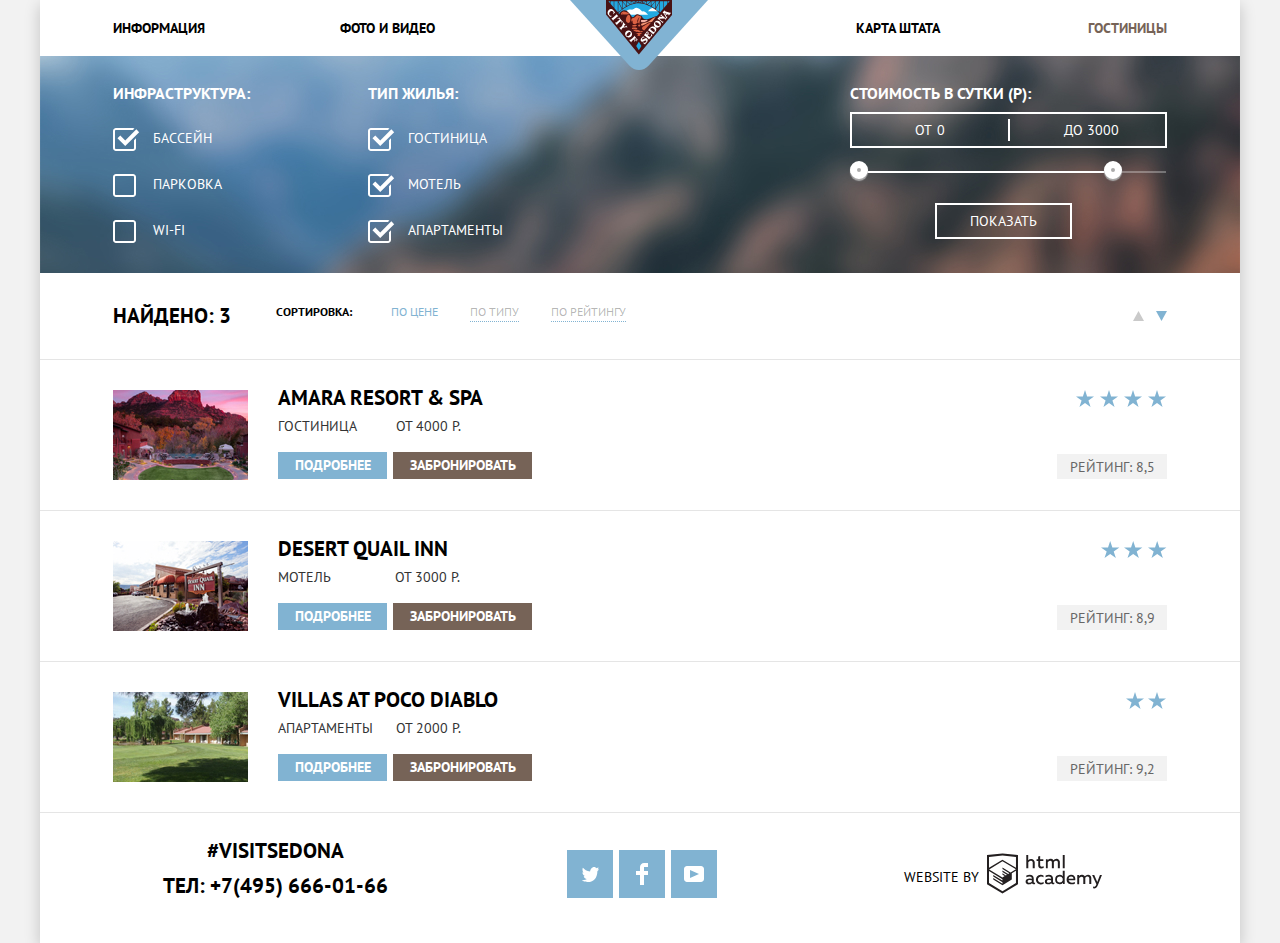
==== commit 37665a81: "на проверку 04.07" ====
--- a/hotels.html
+++ b/hotels.html
@@ -68,9 +68,9 @@
             <legend>Стоимость в сутки (р):</legend>
             <div class="price-controls">
               <label class="min-price" for="min-price" s> от </label>
-              <input class="min-price" id="min-price" type="number" name="min-price" placeholder="0" onfocus="(this.placeholder='')" onblur="(this.placeholder='0')" onkeypress="this.value=this.value.substring(0,6);">
+              <input class="min-price" id="min-price" type="number" name="min-price" placeholder="0">
               <label class="max-price" for="max-price"> до </label>
-              <input class="max-price" id="max-price" type="number" name="max-price" placeholder="3000" onfocus="(this.placeholder='')" onblur="(this.placeholder='3000')" onkeypress="this.value=this.value.substring(0,6);">
+              <input class="max-price" id="max-price" type="number" name="max-price" placeholder="3000">
             </div>
             <div class="range-controls">
               <div class="scale">
--- a/css/style-min.css
+++ b/css/style-min.css
@@ -1 +1 @@
-:root{--basic-white:#ffffff;--basic-grey-light:#f2f2f2;--basic-grey-dark:#cacaca;--basic-blue-light:#81b3d2;--basic-blue:#669ec0;--basic-blue-dark:#5496bd;--basic-brown-light:#766357;--basic-brown:#604e43;--basic-brown-dark:#503e33;--basic-extra-dark:#333333;--basic-black:#000000;--special-grey-background:#eee;--special-grey-chekbox:#6a6a6a;--special-grey-rating:#666666;--special-grey-icon:#a9a9a9;--special-grey-form:#ebebeb;--special-grey-stroke:#e5e5e5;--special-grey-logo:#bdbbbc;--special-grey-toggle:#ababab;--special-dark-footer:#231f20}html{height:100%;display:grid;grid-template-rows:min-content 1fr min-content;align-content:start}body{min-width:1200px;margin:0;padding:0;font-family:"PT Sans",Arial,sans-serif;font-size:14px;line-height:26px;font-weight:400;color:var(--basic-extra-dark);text-transform:uppercase;background-color:var(--basic-grey-light);background-position:top center;background-repeat:no-repeat}.visually-hidden:not(:focus):not(:hover):not(:active),input[type="checkbox"].visually-hidden,input[type="radio"].visually-hidden{position:absolute;width:1px;height:1px;margin:-1px;border:0;padding:0;white-space:nowrap;-webkit-clip-path:inset(100%);clip-path:inset(100%);clip:rect(0 0 0 0);overflow:hidden}.content-container{position:relative;width:1200px;background-color:var(--basic-white);-webkit-box-shadow:0 5px 15px rgba(0,1,1,0.2);box-shadow:0 5px 15px rgba(0,1,1,0.2);margin:0 auto}.main-header-logo-container{position:absolute;top:0;left:50%;margin-left:-70px;width:138px;height:70px;z-index:10}.main-navigation{font-weight:700;background-color:var(--basic-white)}.main-navigation-list a{text-decoration:none;display:block;color:var(--basic-black)}.main-navigation-list a:hover,.main-navigation-list a:focus{color:var(--basic-blue-light);outline:none}.main-navigation-list a:active{color:var(--basic-black);opacity:0.3}.main-navigation{position:relative;display:-webkit-box;display:-ms-flexbox;display:flex;-webkit-box-orient:vertical;-webkit-box-direction:normal;-ms-flex-direction:column;flex-direction:column}.main-navigation-list{display:-webkit-box;display:-ms-flexbox;display:flex;-ms-flex-wrap:wrap;flex-wrap:wrap;-webkit-box-align:center;-ms-flex-align:center;align-items:center;list-style:none;min-height:56px;margin:0;padding:0 73px}.main-navigation-list li{-webkit-box-sizing:border-box;box-sizing:border-box;max-width:227px;width:100%}.main-navigation-list li:nth-child(4n-2),.main-navigation-list li:nth-child(4n-1){max-width:300px;width:100%}.main-navigation-list li:nth-child(4n-1),.main-navigation-list li:nth-child(4n){text-align:right}.main-navigation-list li.active{color:var(--basic-brown-light)}.intro{min-width:1200px;min-height:509px;background:var(--basic-blue-dark)url("../img/background-index.jpg")}.intro-welcome{position:relative}.intro-welcome-image{width:457px;height:auto;position:absolute;top:77px;left:0;right:0;margin:auto}.intro-welcome-mask{width:1200px;height:auto;position:absolute;top:452px;left:0}.features{position:relative;text-align:center;line-height:21px}.features h3{max-width:500px;color:var(--basic-black);font-size:21px;line-height:26px;font-weight:700;margin:0 auto;padding-top:43px}.features h4{color:var(--basic-black);font-size:21px;font-weight:700;max-width:160px;margin:0 auto}.features .preview{margin:0;padding-top:47px;padding-bottom:55px}.features ul{list-style:none;margin:0;padding:0}.features p{margin:0}.features p.item-description{max-width:330px;margin:0 auto;padding-top:23px;padding-bottom:54px;padding-right:35px;padding-left:35px}.features-list-pictured{display:-webkit-box;display:-ms-flexbox;display:flex;-ms-flex-wrap:wrap;flex-wrap:wrap;-webkit-box-pack:center;-ms-flex-pack:center;justify-content:center;-webkit-box-align:start;-ms-flex-align:start;align-items:start}.features-list-pictured-order li:nth-child(2n){-webkit-box-ordinal-group:0;-ms-flex-order:-1;order:-1}.features-list-pictured h4{color:var(--basic-white);padding-top:47px;padding-bottom:27px}.features-list-pictured .feature-item-image{max-height:256px}.features-list-pictured li:first-child{color:var(--basic-white);background-color:var(--basic-blue-light)}.features-list-additional{display:-webkit-box;display:-ms-flexbox;display:flex;-ms-flex-wrap:wrap;flex-wrap:wrap;-webkit-box-pack:center;-ms-flex-pack:center;justify-content:center;-webkit-box-align:center;-ms-flex-align:center;align-items:center}.features-list-additional h4{padding-top:160px}.features-list-additional p.item-description{padding-bottom:81px;max-width:304px;padding-left:48px;padding-right:48px}.features-list-additional li{position:relative}.features-list-additional li:first-child::before{content:url("../img/icon-1.svg");position:absolute;top:60px;left:50%;width:75px;height:72px;margin-left:-38px}.features-list-additional li:nth-child(2n)::before{content:url("../img/icon-3.svg");position:absolute;top:60px;left:50%;width:75px;height:70px;margin-left:-38px}.features-list-additional li:nth-child(3n)::before{content:url("../img/icon-2.svg");position:absolute;top:55px;left:50%;width:64px;height:77px;margin-left:-32px}.features-list{display:-webkit-box;display:-ms-flexbox;display:flex;-ms-flex-wrap:wrap;flex-wrap:wrap;-webkit-box-pack:center;-ms-flex-pack:center;justify-content:center;-webkit-box-align:center;-ms-flex-align:center;align-items:center}.features-list li{background-color:var(--special-grey-background)}.features-list p.item-description{max-width:270px;padding-top:23px;padding-bottom:54px;padding-right:65px;padding-left:65px}.features-list h4{padding-top:47px;padding-bottom:25px}.features-list p.wide{padding-right:77px;padding-left:76px}.booking{position:relative;z-index:5;text-align:center;background-color:var(--basic-white)}.booking p{margin:0;padding-top:30px;padding-bottom:45px}.booking h3{margin:0;padding-top:55px;font-size:30px}.search-form-button{display:block;width:568px;height:86px;color:var(--basic-white);font-size:21px;font-weight:700;text-transform:uppercase;background-color:var(--basic-brown-light);border:none;outline:none;padding:0;margin:0 auto;cursor:pointer}.search-form-button:hover,.search-form-button:focus{background-color:var(--basic-brown)}.search-form-button:active{background-color:var(--basic-brown-dark)}.search-form-button:active span{opacity:0.3}.map iframe{position:relative;background-image:url("../img/map.png");background-repeat:no-repeat;-webkit-background-size:1200px 594px;background-size:1200px 594px;border:0}.page-footer{display:-webkit-box;display:-ms-flexbox;display:flex;-ms-flex-wrap:wrap;flex-wrap:wrap;-webkit-box-pack:justify;-ms-flex-pack:justify;justify-content:space-between;-webkit-box-align:center;-ms-flex-align:center;align-items:center;background:rgba(255,255,255,0.9);min-height:130px;padding-left:123px;padding-right:123px}.page-footer p{margin:0}.footer-contacts{font-size:21px;line-height:35px;font-weight:700;color:var(--basic-black);text-align:center;padding-bottom:25px}.footer-contacts a{text-decoration:none;color:inherit}.footer-contacts a:focus{outline:none;opacity:0.8}.footer-social ul{display:-webkit-box;display:-ms-flexbox;display:flex;-ms-flex-wrap:wrap;flex-wrap:wrap;-webkit-box-pack:justify;-ms-flex-pack:justify;justify-content:space-between;-webkit-box-align:center;-ms-flex-align:center;align-items:center;min-width:150px;list-style:none;margin:0;padding:0;padding-right:8px;padding-bottom:8px}.social-button a{display:-webkit-box;display:-ms-flexbox;display:flex;-ms-flex-wrap:wrap;flex-wrap:wrap;-webkit-box-pack:center;-ms-flex-pack:center;justify-content:center;-webkit-box-align:center;-ms-flex-align:center;align-items:center;width:46px;height:48px;background-color:var(--basic-blue-light)}.social-button a:hover,.social-button a:focus{background-color:var(--basic-blue);outline:none}.social-button:active{background-color:var(--basic-blue-dark)}.social-button:active path{opacity:0.3}.footer-copyright{color:var(--basic-black);display:-webkit-box;display:-ms-flexbox;display:flex;-webkit-box-align:center;-ms-flex-align:center;align-items:center;-webkit-box-pack:center;-ms-flex-pack:center;justify-content:center;padding-bottom:5px;padding-right:15px}.footer-copyright a{text-decoration:none;margin-left:8px}.footer-copyright .cls-1{fill:var(--special-dark-footer);fill-rule:evenodd}.footer-copyright a:focus{outline:none}.footer-copyright a:hover path,.footer-copyright a:focus path{fill:var(--basic-blue-light)}.footer-copyright a:active path{fill:var(--special-grey-logo)}.footer-index{min-width:954px;position:absolute;bottom:0}.modal{position:absolute;top:100%;right:0;left:0;margin:auto;width:568px;background-color:var(--basic-white);-webkit-box-shadow:0 7px 15px rgba(0,1,1,0.15);box-shadow:0 7px 15px rgba(0,1,1,0.15)}.modal-hide{max-height:0;overflow:hidden;-webkit-transition:all 0.5s linear 0s;-o-transition:all 0.5s linear 0s;transition:all 0.5s linear 0s}.modal-show{max-height:395px;overflow:hidden;-webkit-transition:all 0.5s linear 0s;-o-transition:all 0.5s linear 0s;transition:all 0.5s linear 0s}.modal-error{-webkit-animation:shake 0.6s;animation:shake 0.6s}.search-form{display:-webkit-box;display:-ms-flexbox;display:flex;-ms-flex-wrap:wrap;flex-wrap:wrap;-webkit-box-pack:justify;-ms-flex-pack:justify;justify-content:space-between;padding-top:55px;padding-left:55px;padding-right:55px}.search-form-item{position:relative}.search-form-item input[type="number"]::-webkit-outer-spin-button,.search-form-item input[type="number"]::-webkit-inner-spin-button{-webkit-appearance:none;margin:0}.search-form-item input[type="date"]::-webkit-calendar-picker-indicator,.search-form-item input[type="date"]::-webkit-outer-spin-button,.search-form-item input[type="date"]::-webkit-inner-spin-button{-webkit-appearance:none;display:none;margin:0}.search-form-item label,.search-form-item input,.search-form-item input::placeholder{color:var(--basic-black);font-weight:700;text-transform:uppercase}.search-form-item label.check-in-date-label{margin-right:19px}.search-form-item label.check-out-date-label{margin-right:16px}.search-form-item label.number-of-adults-label{margin-right:36px}.search-form-item label.number-of-children-label{margin-right:23px}.search-form-item input{-webkit-box-sizing:border-box;box-sizing:border-box;background-color:var(--basic-grey-light);border:none;outline:none;padding:0}.search-form-item input:hover{background-color:var(--special-grey-form)}.search-form-item input:focus{background-color:var(--basic-white);border:2px solid;border-color:var(--special-grey-stroke)}.search-form input.check-in-date,.search-form input.check-out-date{position:relative;width:346px;height:38px;padding:0;padding-left:12px;margin-bottom:29px}.button-calendar,.button-number-plus,.button-number-minus{background-color:transparent;border:none;outline:none;padding:0}.button-calendar{display:block;position:absolute;top:0;right:0;width:38px;height:38px;cursor:pointer}.button-calendar:hover path,.button-calendar:focus path{fill:var(--basic-black)}.button-calendar:active path{fill:var(--basic-blue-light)}.search-form input.number-of-adults,.search-form input.number-of-children{position:relative;width:114px;height:38px;text-align:center}.button-number-plus{display:block;position:absolute;top:0;right:0;width:38px;height:38px;cursor:pointer}.button-number-minus{display:block;position:absolute;top:0;right:80px;cursor:pointer;width:38px;height:38px;z-index:10}.button-number-plus::after,.button-number-minus::after{content:"";position:absolute;top:50%;left:50%;transform:translate(-50%,-50%);width:12px;height:3px;background:var(--special-grey-icon)}.button-number-minus::after{top:20px;left:23px}.button-number-plus::before{content:"";position:absolute;top:50%;left:50%;transform:translate(-50%,-50%)rotate(-90deg);width:12px;height:3px;background:var(--special-grey-icon)}.button-number-plus:hover::after,.button-number-minus:hover::after,.button-number-plus:hover::before,.button-number-plus:focus::after,.button-number-minus:focus::after,.button-number-plus:focus::before{background:var(--basic-black)}.button-number-plus:active::after,.button-number-minus:active::after,.button-number-plus:active::before{background:var(--basic-blue-light)}.search-form-button-submit{width:100%;color:var(--basic-white);font-size:21px;font-weight:700;text-transform:uppercase;background-color:var(--basic-blue-light);border:none;outline:none;margin-top:54px;margin-bottom:55px;padding:17px 0}.search-form-button-submit:hover,.search-form-button-submit:focus{background-color:var(--basic-blue)}.search-form-button-submit:active{background-color:var(--basic-blue-dark)}.search-form-button-submit:active span{opacity:0.3}@-webkit-keyframes shake{0%,100%{transform:translateX(0)}10%,30%,50%,70%,90%{transform:translateX(-10px)}20%,40%,60%,80%{transform:translateX(10px)}}@keyframes shake{0%,100%{transform:translateX(0)}10%,30%,50%,70%,90%{transform:translateX(-10px)}20%,40%,60%,80%{transform:translateX(10px)}}.filter{min-height:217px;color:var(--basic-white);background:var(--basic-blue-dark)url("../img/filter-background.jpg");background-repeat:no-repeat;-webkit-background-size:cover;background-size:cover}.filter p{margin:0}.filter input[type="number"]::-webkit-outer-spin-button,.filter input[type="number"]::-webkit-inner-spin-button{-webkit-appearance:none;margin:0}.filter fieldset{padding:0;margin:0;border:none}.filter legend{font-size:16px;line-height:21px;font-weight:700;padding-bottom:8px}.filter-form ul{list-style:none;line-height:21px;margin:0;padding:0}.filter-form li{position:relative;margin-top:16px;margin-bottom:25px;padding-left:40px}.filter-form{display:-webkit-box;display:-ms-flexbox;display:flex;-ms-flex-wrap:wrap;flex-wrap:wrap;-webkit-box-pack:justify;-ms-flex-pack:justify;justify-content:space-between;-webkit-box-align:start;-ms-flex-align:start;align-items:start;padding-left:73px;padding-right:73px;padding-top:27px}.filter fieldset.lodging-block{margin-right:230px}.filter-input-checkbox+label::before{content:"";background-image:url("../img/checkbox-off.svg");background-repeat:no-repeat;background-position:0 0;-webkit-background-size:23px 23px;background-size:23px 23px;position:absolute;left:0;top:0;width:23px;height:23px}.filter-input-checkbox:checked+label::before{content:"";background-image:url("../img/checkbox-on.svg");background-repeat:no-repeat;background-position:0 0;-webkit-background-size:27px 23px;background-size:27px 23px;position:absolute;left:0;top:0;width:27px;height:23px}.filter-input-checkbox:focus+label::before{outline:none;background-image:url("../img/checkbox-focus.svg");background-repeat:no-repeat;background-position:0 0}.filter-input-checkbox:checked:focus+label::before{outline:none;background-image:url("../img/checkbox-focus-checked.svg");background-repeat:no-repeat;background-position:0 0}.range-controls{position:relative;width:316px;height:2px;margin-bottom:30px;padding-top:23px}.range-controls .scale{width:316px;height:2px;background:rgba(255,255,255,0.3)}.range-controls .bar{width:82%;height:2px;background:rgba(255,255,255,1)}.range-controls .toggle{position:absolute;top:13px;left:2px;width:4px;height:4px;margin:0;padding:0;border:7px solid;border-color:var(--basic-white);border-radius:50%;background-color:var(--special-grey-toggle);-webkit-box-shadow:0 2px 1px 0 var(--special-grey-toggle);box-shadow:0 2px 1px 0 var(--special-grey-toggle);cursor:pointer}.range-controls .toggle:hover,.range-controls .toggle:focus{width:5px;height:5px;padding:0;border:8px solid;border-color:var(--basic-white);background-color:var(--special-grey-toggle);border-radius:50%;-webkit-box-shadow:0 2px 1px var(--special-grey-toggle);box-shadow:0 2px 1px var(--special-grey-toggle);outline:none}.range-controls .toggle-min{left:0}.range-controls .toggle-max{left:254px}.price-controls{-webkit-box-sizing:border-box;box-sizing:border-box;position:relative;width:317px;height:36px;display:-webkit-box;display:-ms-flexbox;display:flex;-webkit-box-pack:start;-ms-flex-pack:start;justify-content:flex-start;-webkit-box-align:center;-ms-flex-align:center;align-items:center;background-image:url("../img/line-vert.svg");background-repeat:no-repeat;background-size:2px 22px;background-position:center;border:2px solid var(--basic-white)}.price-controls label.min-price{margin-left:63px;margin-right:5px}.price-controls label.max-price{margin-left:55px;margin-right:4px}.price-controls input{-webkit-box-sizing:border-box;box-sizing:border-box;border:none;outline:none;background-color:transparent;max-width:72px;height:36px;padding:0;caret-color:var(--basic-white);color:var(--basic-white)}.price-controls input::placeholder{color:var(--basic-white);text-transform:uppercase}.filter-button-submit{display:block;color:var(--basic-white);line-height:21px;text-transform:uppercase;width:137px;height:36px;background-color:transparent;border:2px solid;border-color:var(--basic-white);padding:0;outline:none;margin-left:85px}.filter-button-submit:hover,.filter-button-submit:focus{color:var(--basic-black);background-color:var(--basic-white);border:none}.search-result{display:-webkit-box;display:-ms-flexbox;display:flex;-ms-flex-wrap:wrap;flex-wrap:wrap;-webkit-box-pack:start;-ms-flex-pack:start;justify-content:flex-start;-webkit-box-align:start;-ms-flex-align:start;align-items:flex-start;padding:30px 73px;border-bottom:1px solid;border-color:var(--special-grey-stroke)}.search-result p{color:var(--basic-black);font-size:21px;font-weight:700;min-width:163px;margin:0}.search-result a{text-decoration:none}.search-result h3{color:var(--basic-black);font-size:12px;line-height:18px;min-width:115px;margin:0}.search-result ul.sort-links{display:-webkit-box;display:-ms-flexbox;display:flex;-ms-flex-wrap:wrap;flex-wrap:wrap;-webkit-box-pack:start;-ms-flex-pack:start;justify-content:flex-start;-webkit-box-align:start;-ms-flex-align:start;align-items:flex-start;list-style:none;margin:0;padding:0;width:742px}.search-result .sort-links li{box-sizing:border-box;max-width:742px}.sort-link{display:block;color:rgba(0,0,0,0.3);font-size:12px;line-height:18px;text-transform:uppercase;background-color:transparent;border:none;border-bottom:1px dotted rgba(129,179,210,1);outline:none;margin:0;padding:0;margin-right:32px}.sort-link.active{color:var(--basic-blue-light);border:none}.sort-link:hover,.sort-link:focus{color:var(--basic-blue-light);opacity:1;border-bottom:1px dotted rgba(129,179,210,1);outline:none}.sort-link:active{color:var(--basic-black);opacity:1;border:none}.search-result ul.scroll-sort-links{display:-webkit-box;display:-ms-flexbox;display:flex;-webkit-box-pack:justify;-ms-flex-pack:justify;justify-content:space-between;-webkit-box-align:center;-ms-flex-align:center;align-items:center;list-style:none;min-width:34px;padding:0;margin:0}.scroll-sort-links a{text-decoration:none;display:block}.scroll-sort-links a.active-svg path{fill:var(--basic-blue-light)}.scroll-sort-links a:focus{outline:none}.scroll-sort-links a:hover path,.scroll-sort-links a:focus path{fill:var(--basic-black)}.scroll-sort-links a:active path{fill:var(--basic-blue-light)}.description-block p{display:inline-block;vertical-align:middle;line-height:21px;margin-top:5px}.description-block a{text-decoration:none}.description-block h3{font-size:21px;font-weight:700;margin:0;padding:0}.description-block ul{list-style:none;margin:0;padding:0}.description-name{color:var(--basic-black)}.description-name:hover,.description-name:focus{color:var(--basic-blue-light);outline:none}.description-name:active{color:var(--basic-black);opacity:0.3}.description-item{display:-webkit-box;display:-ms-flexbox;display:flex;-ms-flex-wrap:wrap;flex-wrap:wrap;-webkit-box-pack:justify;-ms-flex-pack:justify;justify-content:space-between;-webkit-box-align:flex-start;-ms-flex-align:flex-start;align-items:flex-start;padding-top:30px;padding-bottom:29px;padding-left:73px;padding-right:73px;border-bottom:1px solid var(--special-grey-stroke)}.image-block{width:135px;height:90px;-o-object-fit:contain;object-fit:contain;background-color:var(--basic-grey-light)}.text-block{margin-top:-5px;margin-right:495px}.amara-price{margin-left:35px}.desert-price{margin-left:60px}.villas-price{margin-left:19px}.description-link{max-height:27px;display:inline-block;vertical-align:middle;color:var(--basic-white);line-height:21px;font-weight:700;padding:3px 16px 3px 17px}.description-link-more{background-color:var(--basic-blue-light)}.description-link-more:hover,.description-link-more:focus{background-color:var(--basic-blue);outline:none}.description-link-more:active{background-color:var(--basic-blue-dark)}.description-link-booking{background-color:var(--basic-brown-light);margin-left:2px}.description-link-booking:hover,.description-link-booking:focus{background-color:var(--basic-brown);outline:none}.description-link-booking:active{background-color:var(--basic-brown-dark)}.description-link-more:active span,.description-link-booking:active span{opacity:0.3}.rating{width:110px;height:22px;color:var(--special-grey-rating);background-color:var(--basic-grey-light);text-align:center;padding-top:3px;margin:0}.four-stars{width:91px;height:17px;background-image:url("../img/star.svg");background-repeat:space;margin-left:19px;margin-bottom:44px}.three-stars{width:66px;height:17px;background-image:url("../img/star.svg");background-repeat:space;margin-left:44px;margin-bottom:44px}.two-stars{width:41px;height:17px;background-image:url("../img/star.svg");background-repeat:space;margin-left:69px;margin-bottom:44px}
+:root{--basic-white:#ffffff;--basic-grey-light:#f2f2f2;--basic-grey-dark:#cacaca;--basic-blue-light:#81b3d2;--basic-blue:#669ec0;--basic-blue-dark:#5496bd;--basic-brown-light:#766357;--basic-brown:#604e43;--basic-brown-dark:#503e33;--basic-extra-dark:#333333;--basic-black:#000000;--special-grey-background:#eee;--special-grey-chekbox:#6a6a6a;--special-grey-rating:#666666;--special-grey-icon:#a9a9a9;--special-grey-form:#ebebeb;--special-grey-stroke:#e5e5e5;--special-grey-logo:#bdbbbc;--special-grey-toggle:#ababab;--special-dark-footer:#231f20}html{height:100%;display:grid;grid-template-rows:min-content 1fr min-content;align-content:start}body{min-width:1200px;margin:0;padding:0;font-family:"PT Sans",Arial,sans-serif;font-size:14px;line-height:26px;font-weight:400;color:var(--basic-extra-dark);text-transform:uppercase;background-color:var(--basic-grey-light);background-position:top center;background-repeat:no-repeat}.visually-hidden:not(:focus):not(:hover):not(:active),input[type="checkbox"].visually-hidden,input[type="radio"].visually-hidden{position:absolute;width:1px;height:1px;margin:-1px;border:0;padding:0;white-space:nowrap;-webkit-clip-path:inset(100%);clip-path:inset(100%);clip:rect(0 0 0 0);overflow:hidden}.content-container{position:relative;width:1200px;background-color:var(--basic-white);-webkit-box-shadow:0 5px 15px rgba(0,1,1,0.2);box-shadow:0 5px 15px rgba(0,1,1,0.2);margin:0 auto}.main-header-logo-container{position:absolute;top:0;left:50%;margin-left:-70px;width:138px;height:70px;z-index:10}.main-navigation{font-weight:700;background-color:var(--basic-white)}.main-navigation-list a{text-decoration:none;display:block;color:var(--basic-black)}.main-navigation-list a:hover,.main-navigation-list a:focus{color:var(--basic-blue-light);outline:none}.main-navigation-list a:active{color:var(--basic-black);opacity:0.3}.main-navigation{position:relative;display:-webkit-box;display:-ms-flexbox;display:flex;-webkit-box-orient:vertical;-webkit-box-direction:normal;-ms-flex-direction:column;flex-direction:column}.main-navigation-list{display:-webkit-box;display:-ms-flexbox;display:flex;-ms-flex-wrap:wrap;flex-wrap:wrap;-webkit-box-align:center;-ms-flex-align:center;align-items:center;list-style:none;min-height:56px;margin:0;padding:0 73px}.main-navigation-list li{-webkit-box-sizing:border-box;box-sizing:border-box;max-width:227px;width:100%}.main-navigation-list li:nth-child(4n-2),.main-navigation-list li:nth-child(4n-1){max-width:300px;width:100%}.main-navigation-list li:nth-child(4n-1),.main-navigation-list li:nth-child(4n){text-align:right}.main-navigation-list li.active{color:var(--basic-brown-light)}.intro{min-width:1200px;min-height:509px;background:var(--basic-blue-dark)url("../img/background-index.jpg")}.intro-welcome{position:relative}.intro-welcome-image{width:457px;height:auto;position:absolute;top:77px;left:0;right:0;margin:auto}.intro-welcome-mask{width:1200px;height:auto;position:absolute;top:452px;left:0}.features{position:relative;text-align:center;line-height:21px}.features h3{max-width:500px;color:var(--basic-black);font-size:21px;line-height:26px;font-weight:700;margin:0 auto;padding-top:45px}.features h4{color:var(--basic-black);font-size:21px;font-weight:700;max-width:160px;margin:0 auto}.features .preview{margin:0;padding-top:47px;padding-bottom:52px}.features ul{list-style:none;margin:0;padding:0}.features p{margin:0}.features p.item-description{max-width:320px;margin:0 auto;padding-top:25px;padding-bottom:55px;padding-right:40px;padding-left:40px}.features-list-pictured{display:-webkit-box;display:-ms-flexbox;display:flex;-ms-flex-wrap:wrap;flex-wrap:wrap;-webkit-box-pack:center;-ms-flex-pack:center;justify-content:center;-webkit-box-align:start;-ms-flex-align:start;align-items:start}.features-list-pictured-order li:nth-child(2n){-webkit-box-ordinal-group:0;-ms-flex-order:-1;order:-1}.features-list-pictured h4{color:var(--basic-white);padding-top:44px;padding-bottom:27px}.features-list-pictured .feature-item-image{max-height:256px}.special-padding h4{padding-top:50px}.special-padding p.item-description{padding-top:20px;padding-bottom:54px}.features-list-pictured li:first-child{color:var(--basic-white);background-color:var(--basic-blue-light)}.features-list-additional{display:-webkit-box;display:-ms-flexbox;display:flex;-ms-flex-wrap:wrap;flex-wrap:wrap;-webkit-box-pack:center;-ms-flex-pack:center;justify-content:center;-webkit-box-align:center;-ms-flex-align:center;align-items:center}.features-list-additional h4{padding-top:157px}.features-list-additional p.item-description{max-width:304px;padding-bottom:84px;padding-left:48px;padding-right:48px;padding-top:26px}.features-list-additional li{position:relative}.features-list-additional li:first-child::before{content:url("../img/icon-1.svg");position:absolute;top:60px;left:50%;width:75px;height:72px;margin-left:-38px}.features-list-additional li:nth-child(2n)::before{content:url("../img/icon-3.svg");position:absolute;top:60px;left:50%;width:75px;height:70px;margin-left:-38px}.features-list-additional li:nth-child(3n)::before{content:url("../img/icon-2.svg");position:absolute;top:55px;left:50%;width:64px;height:77px;margin-left:-32px}.features-list{display:-webkit-box;display:-ms-flexbox;display:flex;-ms-flex-wrap:wrap;flex-wrap:wrap;-webkit-box-pack:center;-ms-flex-pack:center;justify-content:center;-webkit-box-align:center;-ms-flex-align:center;align-items:center}.features-list li{background-color:var(--special-grey-background)}.features-list p.item-description{max-width:270px;padding-top:23px;padding-bottom:54px;padding-right:65px;padding-left:65px}.features-list h4{padding-top:47px;padding-bottom:25px}.features-list p.wide{padding-right:77px;padding-left:76px}.booking{position:relative;z-index:5;text-align:center;background-color:var(--basic-white)}.booking p{margin:0;padding-top:30px;padding-bottom:42px}.booking h3{margin:0;padding-top:55px;font-size:30px}.search-form-button{display:block;width:568px;height:86px;color:var(--basic-white);font-size:21px;font-weight:700;text-transform:uppercase;background-color:var(--basic-brown-light);border:none;outline:none;padding:0;margin:0 auto;cursor:pointer}.search-form-button:hover,.search-form-button:focus{background-color:var(--basic-brown)}.search-form-button:active{background-color:var(--basic-brown-dark)}.search-form-button:active span{opacity:0.3}.map iframe{position:relative;background-image:url("../img/map.png");background-repeat:no-repeat;-webkit-background-size:1200px 594px;background-size:1200px 594px;border:0}.page-footer{display:-webkit-box;display:-ms-flexbox;display:flex;-ms-flex-wrap:wrap;flex-wrap:wrap;-webkit-box-pack:justify;-ms-flex-pack:justify;justify-content:space-between;-webkit-box-align:center;-ms-flex-align:center;align-items:center;background:rgba(255,255,255,0.9);min-height:130px;padding-left:123px;padding-right:123px}.page-footer p{margin:0}.footer-contacts{font-size:21px;line-height:35px;font-weight:700;color:var(--basic-black);text-align:center;padding-bottom:20px}.footer-contacts a{text-decoration:none;color:inherit}.footer-contacts a:focus{outline:none;opacity:0.8}.footer-social ul{display:-webkit-box;display:-ms-flexbox;display:flex;-ms-flex-wrap:wrap;flex-wrap:wrap;-webkit-box-pack:justify;-ms-flex-pack:justify;justify-content:space-between;-webkit-box-align:center;-ms-flex-align:center;align-items:center;min-width:150px;list-style:none;margin:0;padding:0;padding-right:8px;padding-bottom:8px}.social-button a{display:-webkit-box;display:-ms-flexbox;display:flex;-ms-flex-wrap:wrap;flex-wrap:wrap;-webkit-box-pack:center;-ms-flex-pack:center;justify-content:center;-webkit-box-align:center;-ms-flex-align:center;align-items:center;width:46px;height:48px;background-color:var(--basic-blue-light)}.social-button a:hover,.social-button a:focus{background-color:var(--basic-blue);outline:none}.social-button:active{background-color:var(--basic-blue-dark)}.social-button:active path{opacity:0.3}.footer-copyright{color:var(--basic-black);display:-webkit-box;display:-ms-flexbox;display:flex;-webkit-box-align:center;-ms-flex-align:center;align-items:center;-webkit-box-pack:center;-ms-flex-pack:center;justify-content:center;padding-bottom:2px;padding-right:15px}.footer-copyright a{text-decoration:none;margin-left:8px}.footer-copyright .cls-1{fill:var(--special-dark-footer);fill-rule:evenodd}.footer-copyright a:focus{outline:none}.footer-copyright a:hover path,.footer-copyright a:focus path{fill:var(--basic-blue-light)}.footer-copyright a:active path{fill:var(--special-grey-logo)}.footer-index{min-width:954px;position:absolute;bottom:0}.modal{position:absolute;top:100%;right:0;left:0;margin:auto;width:568px;background-color:var(--basic-white);-webkit-box-shadow:0 7px 15px rgba(0,1,1,0.15);box-shadow:0 7px 15px rgba(0,1,1,0.15)}.modal-hide{max-height:0;overflow:hidden;-webkit-transition:all 0.5s linear 0s;-o-transition:all 0.5s linear 0s;transition:all 0.5s linear 0s}.modal-show{max-height:395px;overflow:hidden;-webkit-transition:all 0.5s linear 0s;-o-transition:all 0.5s linear 0s;transition:all 0.5s linear 0s}.modal-error{-webkit-animation:shake 0.6s;animation:shake 0.6s}.search-form{display:-webkit-box;display:-ms-flexbox;display:flex;-ms-flex-wrap:wrap;flex-wrap:wrap;-webkit-box-pack:justify;-ms-flex-pack:justify;justify-content:space-between;padding-top:55px;padding-left:55px;padding-right:55px}.search-form-item{position:relative}.search-form-item input[type="number"]::-webkit-outer-spin-button,.search-form-item input[type="number"]::-webkit-inner-spin-button,.search-form-item input[type="date"]::-webkit-outer-spin-button,.search-form-item input[type="date"]::-webkit-inner-spin-button{-webkit-appearance:none;-moz-appearance:none;appearance:none;margin:0}.search-form-item input[type="date"]::-webkit-calendar-picker-indicator{display:none;margin:0}.search-form-item label,.search-form-item input,.search-form-item input::placeholder{color:var(--basic-black);font-weight:700;text-transform:uppercase}.search-form-item input:focus::-webkit-input-placeholder{color:transparent}.search-form-item label.check-in-date-label{margin-right:19px}.search-form-item label.check-out-date-label{margin-right:16px}.search-form-item label.number-of-adults-label{margin-right:40px}.search-form-item label.number-of-children-label{margin-right:27px}.search-form-item input{-webkit-box-sizing:border-box;box-sizing:border-box;background-color:var(--basic-grey-light);border:none;outline:none;padding:0;height:38px}.search-form-item input:hover{background-color:var(--special-grey-form)}.search-form-item input:focus{background-color:var(--basic-white);border:2px solid;border-color:var(--special-grey-stroke)}.search-form input.check-in-date,.search-form input.check-out-date{position:relative;width:346px;padding:0;padding-left:12px;margin-bottom:29px}.button-calendar,.button-number-plus,.button-number-minus{background-color:transparent;border:none;outline:none;padding:0}.button-calendar{display:block;position:absolute;top:0;right:0;width:38px;height:38px;cursor:pointer}.button-calendar:hover path,.button-calendar:focus path{fill:var(--basic-black)}.button-calendar:active path{fill:var(--basic-blue-light)}.search-form-item-guests{display:-webkit-box;display:-ms-flexbox;display:flex;-webkit-box-align:center;-ms-flex-align:center;align-items:center}.search-form-tem-container{width:114px;height:38px;background-color:var(--basic-grey-light)}.search-form-item-wrap{display:-webkit-box;display:-ms-flexbox;display:flex}.search-form input.number-of-adults,.search-form input.number-of-children{width:38px;text-align:center}.button-number-minus,.button-number-plus{position:relative;flex-shrink:0;width:38px;height:38px;border:none;outline:none;background-color:var(--basic-grey-light);padding:0}.button-number-plus::after,.button-number-minus::after{content:"";position:absolute;top:50%;left:50%;transform:translate(-50%,-50%);width:12px;height:3px;background:var(--special-grey-icon)}.button-number-plus::before{content:"";position:absolute;top:50%;left:50%;transform:translate(-50%,-50%)rotate(-90deg);width:12px;height:3px;background:var(--special-grey-icon)}.button-number-plus:hover::after,.button-number-minus:hover::after,.button-number-plus:hover::before,.button-number-plus:focus::after,.button-number-minus:focus::after,.button-number-plus:focus::before{background:var(--basic-black)}.button-number-plus:active::after,.button-number-minus:active::after,.button-number-plus:active::before{background:var(--basic-blue-light)}.search-form-button-submit{width:100%;color:var(--basic-white);font-size:21px;font-weight:700;text-transform:uppercase;background-color:var(--basic-blue-light);border:none;outline:none;margin-top:55px;margin-bottom:55px;padding:17px 0}.search-form-button-submit:hover,.search-form-button-submit:focus{background-color:var(--basic-blue)}.search-form-button-submit:active{background-color:var(--basic-blue-dark)}.search-form-button-submit:active span{opacity:0.3}@-webkit-keyframes shake{0%,100%{transform:translateX(0)}10%,30%,50%,70%,90%{transform:translateX(-10px)}20%,40%,60%,80%{transform:translateX(10px)}}@keyframes shake{0%,100%{transform:translateX(0)}10%,30%,50%,70%,90%{transform:translateX(-10px)}20%,40%,60%,80%{transform:translateX(10px)}}.filter{min-height:217px;color:var(--basic-white);background:var(--basic-blue-dark)url("../img/filter-background.jpg");background-repeat:no-repeat;-webkit-background-size:cover;background-size:cover}.filter p{margin:0}.filter input[type="number"]::-webkit-outer-spin-button,.filter input[type="number"]::-webkit-inner-spin-button{-webkit-appearance:none;margin:0}.filter input:focus::-webkit-input-placeholder{color:transparent}.filter fieldset{padding:0;margin:0;border:none}.filter legend{font-size:16px;line-height:21px;font-weight:700;padding-bottom:8px}.filter-form ul{list-style:none;line-height:21px;margin:0;padding:0}.filter-form li{position:relative;margin-top:16px;margin-bottom:25px;padding-left:40px}.filter-form{display:-webkit-box;display:-ms-flexbox;display:flex;-ms-flex-wrap:wrap;flex-wrap:wrap;-webkit-box-pack:justify;-ms-flex-pack:justify;justify-content:space-between;-webkit-box-align:start;-ms-flex-align:start;align-items:start;padding-left:73px;padding-right:73px;padding-top:27px}.filter fieldset.lodging-block{margin-right:230px}.filter-input-checkbox+label::before{content:"";background-image:url("../img/checkbox-off.svg");background-repeat:no-repeat;background-position:0 0;-webkit-background-size:23px 23px;background-size:23px 23px;position:absolute;left:0;top:0;width:23px;height:23px}.filter-input-checkbox:checked+label::before{content:"";background-image:url("../img/checkbox-on.svg");background-repeat:no-repeat;background-position:0 0;-webkit-background-size:27px 23px;background-size:27px 23px;position:absolute;left:0;top:0;width:27px;height:23px}.filter-input-checkbox:focus+label::before{outline:none;background-image:url("../img/checkbox-focus.svg");background-repeat:no-repeat;background-position:0 0}.filter-input-checkbox:checked:focus+label::before{outline:none;background-image:url("../img/checkbox-focus-checked.svg");background-repeat:no-repeat;background-position:0 0}.range-controls{position:relative;width:316px;height:2px;margin-bottom:30px;padding-top:23px}.range-controls .scale{width:316px;height:2px;background:rgba(255,255,255,0.3)}.range-controls .bar{width:82%;height:2px;background:rgba(255,255,255,1)}.range-controls .toggle{position:absolute;top:13px;left:2px;width:4px;height:4px;margin:0;padding:0;border:7px solid;border-color:var(--basic-white);border-radius:50%;background-color:var(--special-grey-toggle);-webkit-box-shadow:0 2px 1px 0 var(--special-grey-toggle);box-shadow:0 2px 1px 0 var(--special-grey-toggle);cursor:pointer}.range-controls .toggle:hover,.range-controls .toggle:focus{width:5px;height:5px;padding:0;border:8px solid;border-color:var(--basic-white);background-color:var(--special-grey-toggle);border-radius:50%;-webkit-box-shadow:0 2px 1px var(--special-grey-toggle);box-shadow:0 2px 1px var(--special-grey-toggle);outline:none}.range-controls .toggle-min{left:0}.range-controls .toggle-max{left:254px}.price-controls{-webkit-box-sizing:border-box;box-sizing:border-box;position:relative;width:317px;height:36px;display:-webkit-box;display:-ms-flexbox;display:flex;-webkit-box-pack:start;-ms-flex-pack:start;justify-content:flex-start;-webkit-box-align:center;-ms-flex-align:center;align-items:center;background-image:url("../img/line-vert.svg");background-repeat:no-repeat;background-size:2px 22px;background-position:center;border:2px solid var(--basic-white)}.price-controls label.min-price{margin-left:63px;margin-right:5px}.price-controls label.max-price{margin-left:55px;margin-right:4px}.price-controls input{-webkit-box-sizing:border-box;box-sizing:border-box;border:none;outline:none;background-color:transparent;max-width:72px;height:36px;padding:0;caret-color:var(--basic-white);color:var(--basic-white)}.price-controls input::placeholder{color:var(--basic-white);text-transform:uppercase}.filter-button-submit{display:block;color:var(--basic-white);line-height:21px;text-transform:uppercase;width:137px;height:36px;background-color:transparent;border:2px solid;border-color:var(--basic-white);padding:0;outline:none;margin-left:85px}.filter-button-submit:hover,.filter-button-submit:focus{color:var(--basic-black);background-color:var(--basic-white);border:none}.search-result{display:-webkit-box;display:-ms-flexbox;display:flex;-ms-flex-wrap:wrap;flex-wrap:wrap;-webkit-box-pack:start;-ms-flex-pack:start;justify-content:flex-start;-webkit-box-align:start;-ms-flex-align:start;align-items:flex-start;padding:30px 73px;border-bottom:1px solid;border-color:var(--special-grey-stroke)}.search-result p{color:var(--basic-black);font-size:21px;font-weight:700;min-width:163px;margin:0}.search-result a{text-decoration:none}.search-result h3{color:var(--basic-black);font-size:12px;line-height:18px;min-width:115px;margin:0}.search-result ul.sort-links{display:-webkit-box;display:-ms-flexbox;display:flex;-ms-flex-wrap:wrap;flex-wrap:wrap;-webkit-box-pack:start;-ms-flex-pack:start;justify-content:flex-start;-webkit-box-align:start;-ms-flex-align:start;align-items:flex-start;list-style:none;margin:0;padding:0;width:742px}.search-result .sort-links li{box-sizing:border-box;max-width:742px}.sort-link{display:block;color:rgba(0,0,0,0.3);font-size:12px;line-height:18px;text-transform:uppercase;background-color:transparent;border:none;border-bottom:1px dotted rgba(129,179,210,1);outline:none;margin:0;padding:0;margin-right:32px}.sort-link.active{color:var(--basic-blue-light);border:none}.sort-link:hover,.sort-link:focus{color:var(--basic-blue-light);opacity:1;border-bottom:1px dotted rgba(129,179,210,1);outline:none}.sort-link:active{color:var(--basic-black);opacity:1;border:none}.search-result ul.scroll-sort-links{display:-webkit-box;display:-ms-flexbox;display:flex;-webkit-box-pack:justify;-ms-flex-pack:justify;justify-content:space-between;-webkit-box-align:center;-ms-flex-align:center;align-items:center;list-style:none;min-width:34px;padding:0;margin:0}.scroll-sort-links a{text-decoration:none;display:block}.scroll-sort-links a.active-svg path{fill:var(--basic-blue-light)}.scroll-sort-links a:focus{outline:none}.scroll-sort-links a:hover path,.scroll-sort-links a:focus path{fill:var(--basic-black)}.scroll-sort-links a:active path{fill:var(--basic-blue-light)}.description-block p{display:inline-block;vertical-align:middle;line-height:21px;margin-top:5px}.description-block a{text-decoration:none}.description-block h3{font-size:21px;font-weight:700;margin:0;padding:0}.description-block ul{list-style:none;margin:0;padding:0}.description-name{color:var(--basic-black)}.description-name:hover,.description-name:focus{color:var(--basic-blue-light);outline:none}.description-name:active{color:var(--basic-black);opacity:0.3}.description-item{display:-webkit-box;display:-ms-flexbox;display:flex;-ms-flex-wrap:wrap;flex-wrap:wrap;-webkit-box-pack:justify;-ms-flex-pack:justify;justify-content:space-between;-webkit-box-align:flex-start;-ms-flex-align:flex-start;align-items:flex-start;padding:30px 73px;border-bottom:1px solid var(--special-grey-stroke)}.image-block{width:135px;height:90px;-o-object-fit:contain;object-fit:contain;background-color:var(--basic-grey-light)}.text-block{margin-top:-5px;margin-right:495px}.amara-price{margin-left:35px}.desert-price{margin-left:60px}.villas-price{margin-left:19px}.description-link{max-height:27px;display:inline-block;vertical-align:middle;color:var(--basic-white);line-height:21px;font-weight:700;padding:3px 16px 3px 17px}.description-link-more{background-color:var(--basic-blue-light)}.description-link-more:hover,.description-link-more:focus{background-color:var(--basic-blue);outline:none}.description-link-more:active{background-color:var(--basic-blue-dark)}.description-link-booking{background-color:var(--basic-brown-light);margin-left:2px}.description-link-booking:hover,.description-link-booking:focus{background-color:var(--basic-brown);outline:none}.description-link-booking:active{background-color:var(--basic-brown-dark)}.description-link-more:active span,.description-link-booking:active span{opacity:0.3}.rating{width:110px;height:22px;color:var(--special-grey-rating);background-color:var(--basic-grey-light);text-align:center;padding-top:3px;margin:0}.four-stars{width:91px;height:17px;background-image:url("../img/star.svg");background-repeat:space;margin-left:19px;margin-bottom:42px}.three-stars{width:66px;height:17px;background-image:url("../img/star.svg");background-repeat:space;margin-left:44px;margin-bottom:42px}.two-stars{width:41px;height:17px;background-image:url("../img/star.svg");background-repeat:space;margin-left:69px;margin-bottom:42px}
